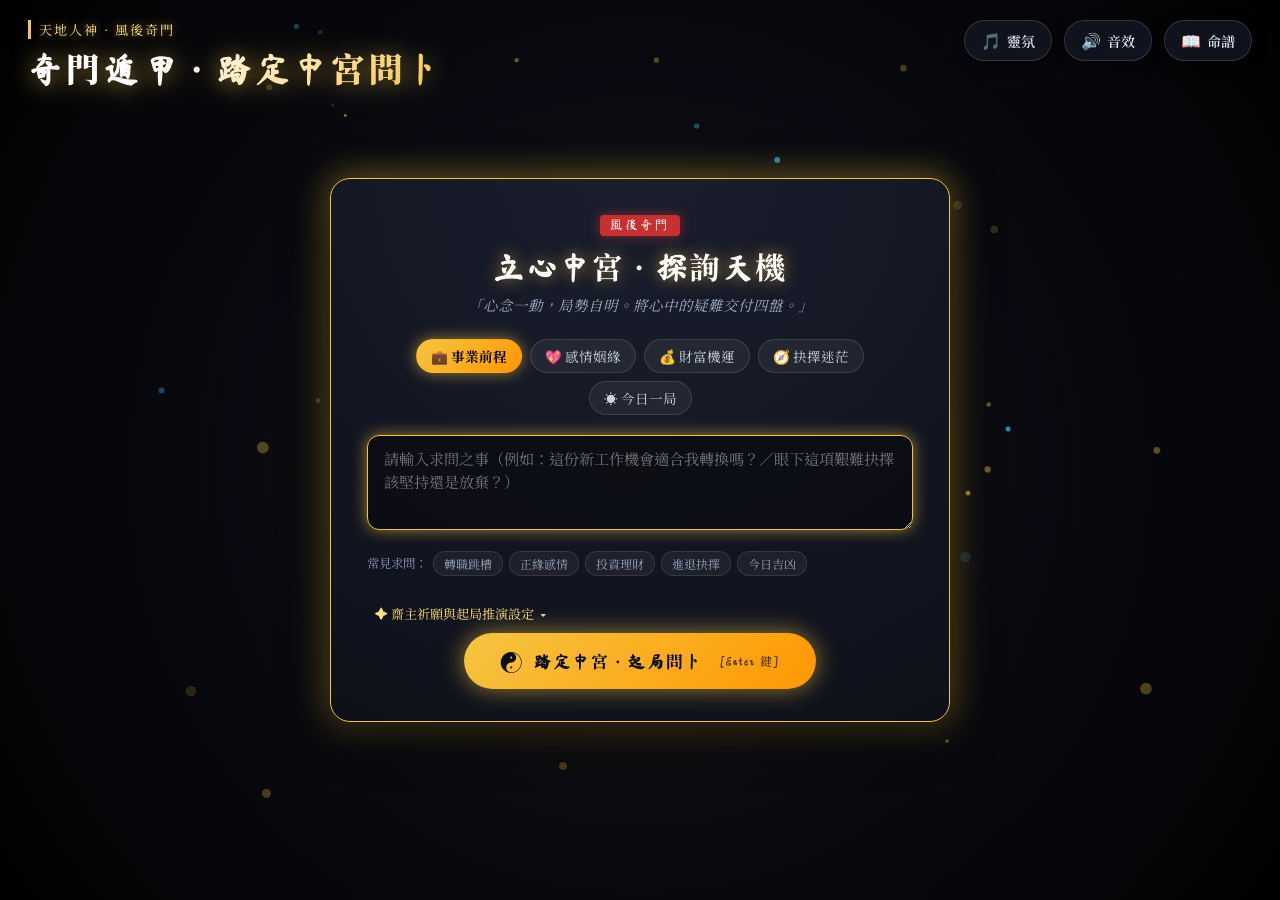
==== index.html @ b33f6f02 "Upgrade to commercial-grade divination platform: astrological 4-pillars, 6-dimension readings, gold " ====
<!DOCTYPE html>
<html lang="zh-TW">
<head>
  <meta charset="UTF-8">
  <meta name="viewport" content="width=device-width, initial-scale=1.0">
  <title>奇門遁甲 · 3D 神域起局占卜堂 | 風後奇門全息解盤</title>
  <link rel="stylesheet" href="style.css">
  <link rel="preconnect" href="https://fonts.googleapis.com">
  <link rel="preconnect" href="https://fonts.gstatic.com" crossorigin>
  <link href="https://fonts.googleapis.com/css2?family=Noto+Serif+TC:wght@400;600;700;900&family=Ma+Shan+Zheng&display=swap" rel="stylesheet">
  <link rel="icon" href="data:image/svg+xml,<svg xmlns=%22http://www.w3.org/2000/svg%22 viewBox=%220 0 100 100%22><text y=%22.9em%22 font-size=%2290%22>☯</text></svg>">
</head>
<body class="mode-wangye">
  <!-- 3D 奇門遁甲畫布背景 -->
  <div id="canvas-container">
    <canvas id="qimen-canvas"></canvas>
  </div>

  <!-- 水墨/暗角氛圍層 -->
  <div class="vignette"></div>
  <div class="shockwave-flash" id="flash-overlay"></div>

  <!-- 頂部精簡抬頭 -->
  <header class="top-bar">
    <div class="title-group">
      <span class="sub-badge">天地人神 · 風後奇門</span>
      <h1 class="main-title">奇門遁甲 · 踏定中宮問卜</h1>
    </div>
    <div class="top-actions">
      <!-- 重新問卜按鈕 (解盤後可點擊呼出) -->
      <button class="top-nav-btn hidden" id="btn-reask-top" title="立心問卜求策">
        <span class="nav-icon">📜</span>
        <span class="nav-text">再問一局</span>
      </button>
      <button class="top-nav-btn hidden" id="btn-toggle-result-top" title="檢視解盤結果">
        <span class="nav-icon">👁️</span>
        <span class="nav-text">查看解盤</span>
      </button>
      <!-- 靈氛梵音切換 -->
      <button class="top-nav-btn" id="btn-ambient" title="切換道門靈氛梵音">
        <span class="nav-icon" id="ambient-icon">🎵</span>
        <span class="nav-text">靈氛</span>
      </button>
      <!-- 道術音效開關 -->
      <button class="top-nav-btn" id="btn-sound" title="切換道術音效開關">
        <span class="nav-icon" id="sound-icon">🔊</span>
        <span class="nav-text">音效</span>
      </button>
      <!-- 問卜命譜抽屜按鈕 -->
      <button class="top-nav-btn" id="btn-history" title="查看過往問卜命譜">
        <span class="nav-icon">📖</span>
        <span class="nav-text">命譜</span>
      </button>
    </div>
  </header>

  <!-- 核心問卜輸入卡片 (置中、大氣、無多餘雜訊) -->
  <main class="inquiry-container" id="inquiry-container">
    <div class="inquiry-card">
      <div class="inquiry-header">
        <div class="dao-seal">風後奇門</div>
        <h2 class="inquiry-title">立心中宮 · 探詢天機</h2>
        <p class="inquiry-subtitle">「心念一動，局勢自明。將心中的疑難交付四盤。」</p>
      </div>

      <!-- 分類選擇標籤 -->
      <div class="category-tabs" id="category-tabs">
        <button class="cat-tab active" data-cat="career">💼 事業前程</button>
        <button class="cat-tab" data-cat="love">💖 感情姻緣</button>
        <button class="cat-tab" data-cat="wealth">💰 財富機運</button>
        <button class="cat-tab" data-cat="decision">🧭 抉擇迷茫</button>
        <button class="cat-tab" data-cat="daily">☀️ 今日一局</button>
      </div>

      <!-- 輸入具體問題 -->
      <div class="input-group">
        <textarea id="question-input" rows="3" placeholder="請輸入求問之事（例如：這份新工作機會適合我轉換嗎？／眼下這項艱難抉擇該堅持還是放棄？）"></textarea>
      </div>

      <!-- 熱門快捷問卜建議 -->
      <div class="quick-tags">
        <span class="quick-label">常見求問：</span>
        <span class="quick-tag" data-q="近期工作轉職能否順遂獲利？">轉職跳槽</span>
        <span class="quick-tag" data-q="這段感情是否有好的緣分歸宿？">正緣感情</span>
        <span class="quick-tag" data-q="當前投資理財該進場還是離場？">投資理財</span>
        <span class="quick-tag" data-q="眼下這項艱難抉擇，該堅持還是放棄？">進退抉擇</span>
        <span class="quick-tag" data-q="今日運勢吉凶如何？有何注意事項？">今日吉凶</span>
      </div>

      <!-- 齋主祈願與起局設定 (折疊選項) -->
      <div class="profile-section">
        <button type="button" class="btn-toggle-profile" id="btn-toggle-profile">
          <span>✦ 齋主祈願與起局推演設定</span>
          <span class="toggle-arrow" id="profile-arrow">▾</span>
        </button>
        <div class="profile-box hidden" id="profile-box">
          <div class="profile-row">
            <div class="profile-field">
              <label>齋主稱謂 / 姓名：</label>
              <input type="text" id="input-asker-name" placeholder="信士（選填）" maxlength="12">
            </div>
            <div class="profile-field">
              <label>命造：</label>
              <select id="select-asker-gender">
                <option value="male">乾造 (男)</option>
                <option value="female">坤造 (女)</option>
              </select>
            </div>
            <div class="profile-field">
              <label>起局模式：</label>
              <select id="select-divine-mode">
                <option value="time">⏰ 時空天時正局 (即時干支)</option>
                <option value="intuition">🔮 心念感應靈動局 (感應數)</option>
              </select>
            </div>
          </div>
        </div>
      </div>

      <!-- 核心觸發按鈕：踏定中宮 · 起局問卜 -->
      <div class="inquiry-actions">
        <button class="cast-btn" id="btn-cast-fortune">
          <span class="cast-icon">☯</span>
          <span class="cast-text">踏定中宮 · 起局問卜</span>
          <span class="cast-hotkey">[Enter 鍵]</span>
        </button>
      </div>
    </div>
  </main>

  <!-- 電影級底部橫幅：展示起局進程 -->
  <div class="cinematic-banner" id="cinematic-banner">
    <div class="banner-title" id="banner-title">【踏定中宮 · 起局問卜】</div>
    <div class="banner-sub" id="banner-sub">天地人神四盤流轉 · 洛書八方感應</div>
  </div>

  <!-- 占卜解盤卷軸卡片 (局成後展現) -->
  <div class="result-container" id="result-container">
    <div class="scroll-card">
      <button class="scroll-close" id="btn-close-result" title="暫時收起卷軸，觀看 3D 法陣">✕</button>

      <!-- 卷軸頂部：干支曆法、格局定語與籤詩 -->
      <div class="scroll-header">
        <div class="seal-mark">風後奇門</div>
        <!-- 奇門天文四柱標籤帶 -->
        <div class="astro-bar">
          <span class="astro-tag" id="res-astro-pillars">歲次丙午 戊戌月 辛未日 丁酉時</span>
          <span class="astro-tag highlight" id="res-astro-bureau">寒露中元 · 陰遁三局</span>
          <span class="astro-tag" id="res-astro-void">旬空：戌亥 · 馬星：巳</span>
        </div>
        <div class="result-badge" id="res-grade">大吉 · 萬象咸亨</div>
        <h2 class="result-question" id="res-question">求問之事：這份新工作機會適合我轉換嗎？</h2>
        <div class="asker-line" id="res-asker-line">齋主【信士】乾造 · 敬稟四盤</div>
        <div class="result-poem" id="res-poem">太極初開萬象新，中宮端坐定乾坤。四盤流轉隨心動，吉凶由我不由人。</div>
        <!-- 特殊吉凶大格醒目條 -->
        <div class="formation-banner" id="res-formation-banner">
          <span class="f-badge">特殊顯格</span>
          <span class="f-title" id="res-form-name">【青龍返首】</span>
          <span class="f-desc" id="res-form-desc">天盤戊儀加地盤丙奇 · 巨龍騰雲，求謀大獲，逢凶化吉之至吉大格</span>
        </div>
      </div>

      <!-- 四盤落宮概要面板 -->
      <div class="four-disks-grid">
        <div class="disk-cell">
          <div class="cell-label">【地盤 · 宮位】</div>
          <div class="cell-main" id="res-palace">離九宮 (正南)</div>
          <div class="cell-sub" id="res-palace-elem">五行：火</div>
        </div>
        <div class="disk-cell">
          <div class="cell-label">【人盤 · 八門】</div>
          <div class="cell-main" id="res-gate">生門 (大吉)</div>
          <div class="cell-sub" id="res-gate-desc">求財生機勃勃</div>
        </div>
        <div class="disk-cell">
          <div class="cell-label">【天盤 · 九星】</div>
          <div class="cell-main" id="res-star">天輔星 (吉)</div>
          <div class="cell-sub" id="res-star-desc">文昌貴人提攜</div>
        </div>
        <div class="disk-cell">
          <div class="cell-label">【神盤 · 八神】</div>
          <div class="cell-main" id="res-deity">值符 (至吉)</div>
          <div class="cell-sub" id="res-deity-desc">百神之長護佑</div>
        </div>
      </div>

      <!-- 六大深度解盤分頁選單 -->
      <div class="reading-tabs">
        <button class="read-tab active" data-tab="analysis">四盤天機</button>
        <button class="read-tab" data-tab="blindspot">盲點癥結</button>
        <button class="read-tab" data-tab="timing">時序應期</button>
        <button class="read-tab" data-tab="strategy">破局之策</button>
        <button class="read-tab" data-tab="hexagram">易象神數</button>
        <button class="read-tab vip-tab" data-tab="vip">👑 尊享錦囊</button>
      </div>

      <!-- 1. 四盤天機 -->
      <div class="tab-content active" id="tab-analysis">
        <div class="analysis-item">
          <div class="item-title">⚡ 天時大勢 (九星環境)</div>
          <p id="res-tian"></p>
        </div>
        <div class="analysis-item">
          <div class="item-title">⛰️ 地利基石 (八卦落宮)</div>
          <p id="res-di"></p>
        </div>
        <div class="analysis-item">
          <div class="item-title">🤝 人和行止 (八門人事)</div>
          <p id="res-ren"></p>
        </div>
        <div class="analysis-item">
          <div class="item-title">✨ 神助感應 (八神潛能)</div>
          <p id="res-shen"></p>
        </div>
      </div>

      <!-- 2. 盲點癥結 -->
      <div class="tab-content" id="tab-blindspot">
        <div class="insight-box">
          <div class="insight-row">
            <div class="insight-label">🔍 潛在心結根源：</div>
            <div class="insight-val" id="blind-root"></div>
          </div>
          <div class="insight-row">
            <div class="insight-label">👥 博弈方/環境心態：</div>
            <div class="insight-val" id="blind-counter"></div>
          </div>
          <div class="insight-row highlight-box">
            <div class="insight-label">💡 破執覺醒提示：</div>
            <div class="insight-val" id="blind-awakening"></div>
          </div>
        </div>
      </div>

      <!-- 3. 時序應期 -->
      <div class="tab-content" id="tab-timing">
        <div class="timing-card">
          <p class="timing-intro" id="timing-desc"></p>
          <div class="timing-timeline">
            <div class="time-node">
              <span class="node-tag">近在眼前</span>
              <span class="node-text" id="timing-near"></span>
            </div>
            <div class="time-node">
              <span class="node-tag">局勢大開</span>
              <span class="node-text" id="timing-mid"></span>
            </div>
            <div class="time-node">
              <span class="node-tag">黃金吉辰</span>
              <span class="node-text" id="timing-hours"></span>
            </div>
          </div>
        </div>
      </div>

      <!-- 4. 破局之策與五行開運化解 -->
      <div class="tab-content" id="tab-strategy">
        <div class="strategy-card">
          <div class="strat-row">
            <span class="strat-label">貴人吉方：</span>
            <span class="strat-val highlight" id="strat-dir"></span>
          </div>
          <div class="strat-row">
            <span class="strat-label">開運色彩：</span>
            <span class="strat-val" id="strat-color"></span>
          </div>
          <div class="strat-row">
            <span class="strat-label">隨身物象：</span>
            <span class="strat-val" id="strat-item"></span>
          </div>
          <div class="strat-row">
            <span class="strat-label">契合靈數：</span>
            <span class="strat-val" id="strat-num"></span>
          </div>
          <div class="strat-row">
            <span class="strat-label">調心密鑰：</span>
            <span class="strat-val highlight" id="strat-mind"></span>
          </div>
          <div class="strat-tactics">
            <div class="tactic-item upper" id="strat-upper"></div>
            <div class="tactic-item middle" id="strat-middle"></div>
            <div class="tactic-item lower" id="strat-lower"></div>
          </div>
        </div>
      </div>

      <!-- 5. 易象神數 -->
      <div class="tab-content" id="tab-hexagram">
        <div class="hex-card">
          <div class="hex-header">
            <span class="hex-badge">易經互應卦</span>
            <h3 class="hex-name" id="hex-name">水火既濟</h3>
            <span class="hex-kw" id="hex-kw">功德圓滿 · 居安思危</span>
          </div>
          <p class="hex-desc" id="hex-desc"></p>
          <div class="dao-quote-box">
            <div class="dq-icon">☯</div>
            <div class="dq-text" id="res-quote"></div>
          </div>
        </div>
      </div>

      <!-- 6. 👑 VIP 尊享深度錦囊 -->
      <div class="tab-content" id="tab-vip">
        <div class="vip-box">
          <div class="vip-header">
            <span class="vip-badge">MASTERCLASS VIP</span>
            <h3>風後奇門 · 大師全息維度評分與避坑指南</h3>
          </div>
          <!-- 五維量化雷達進度條 -->
          <div class="radar-bars">
            <div class="radar-item">
              <span class="r-label">天時大勢力</span>
              <div class="r-bar"><div class="r-fill" id="bar-tian" style="width: 85%;"></div></div>
              <span class="r-score" id="score-tian">85分</span>
            </div>
            <div class="radar-item">
              <span class="r-label">地利支撐度</span>
              <div class="r-bar"><div class="r-fill" id="bar-di" style="width: 78%;"></div></div>
              <span class="r-score" id="score-di">78分</span>
            </div>
            <div class="radar-item">
              <span class="r-label">人和共鳴度</span>
              <div class="r-bar"><div class="r-fill" id="bar-ren" style="width: 90%;"></div></div>
              <span class="r-score" id="score-ren">90分</span>
            </div>
            <div class="radar-item">
              <span class="r-label">神助機緣勢</span>
              <div class="r-bar"><div class="r-fill" id="bar-shen" style="width: 92%;"></div></div>
              <span class="r-score" id="score-shen">92分</span>
            </div>
            <div class="radar-item">
              <span class="r-label">時序契合度</span>
              <div class="r-bar"><div class="r-fill" id="bar-timing" style="width: 80%;"></div></div>
              <span class="r-score" id="score-timing">80分</span>
            </div>
          </div>

          <!-- 金口直斷 -->
          <div class="master-axiom-box">
            <div class="ma-title">⚡ 大師金口直斷</div>
            <div class="ma-content" id="vip-axiom"></div>
          </div>

          <!-- 避坑三大紅線 -->
          <div class="taboo-box">
            <div class="taboo-title">🛑 避坑三大紅線禁忌</div>
            <ul class="taboo-list" id="vip-taboos"></ul>
          </div>

          <!-- 命盤防偽印記 -->
          <div class="vip-cert-footer">
            <span class="cert-label">專屬法陣封存編號：</span>
            <span class="cert-code" id="vip-cert-code">QM-FENGHOU-2026-X98</span>
          </div>
        </div>
      </div>

      <!-- 底部動作 -->
      <div class="scroll-footer">
        <button class="action-btn-gold" id="btn-download-card">📥 下載結緣靈符金卡</button>
        <button class="action-btn-outline" id="btn-copy-result">📋 複製占卜密函</button>
        <button class="action-btn-primary" id="btn-re-ask">🔄 再問一局</button>
      </div>
    </div>
  </div>

  <!-- 命譜歷史抽屜 (Drawer) -->
  <div class="history-drawer-overlay hidden" id="history-overlay">
    <div class="history-drawer" id="history-drawer">
      <div class="drawer-header">
        <div class="dh-title">
          <span class="dh-icon">📖</span>
          <h3>問卜命譜 · 歷史複盤</h3>
        </div>
        <button class="btn-close-drawer" id="btn-close-history">✕</button>
      </div>
      <div class="drawer-body" id="history-list">
        <!-- 動態渲染歷史紀錄清單 -->
      </div>
      <div class="drawer-footer">
        <button class="btn-clear-history" id="btn-clear-history">清空所有命譜</button>
      </div>
    </div>
  </div>

  <!-- 提示快顯 (Toast) -->
  <div class="toast" id="toast"></div>

  <!-- 隱藏 Canvas 用於生成 1080x1920 高清黑金海報金卡 -->
  <canvas id="poster-canvas" width="1080" height="1920" style="display: none;"></canvas>

  <script src="audio.js"></script>
  <script src="divination.js"></script>
  <script src="qimen.js"></script>
  <script src="app.js"></script>
</body>
</html>
---- style.css ----
/* ========================================================
   奇門遁甲 · 風後奇門占卜堂
   視覺樣式表 (CSS)
   ======================================================== */

:root {
  /* 風後奇門核心色系 (暗金、水墨、玄黑) */
  --wy-primary: #f5c542;
  --wy-secondary: #ff9800;
  --wy-accent: #ffe082;
  --wy-glow: rgba(245, 197, 66, 0.6);
  --wy-bg: #090a0f;
  --wy-ring: rgba(245, 197, 66, 0.4);

  /* 諸葛青 · 武侯奇門主題色系 (碧青、幽藍、靈氣) */
  --zg-primary: #00f0ff;
  --zg-secondary: #0077fe;
  --zg-accent: #70ffff;
  --zg-glow: rgba(0, 240, 255, 0.6);
  --zg-bg: #050b14;
  --zg-ring: rgba(0, 240, 255, 0.4);

  /* 當前動態主題變數 */
  --theme-primary: var(--wy-primary);
  --theme-secondary: var(--wy-secondary);
  --theme-accent: var(--wy-accent);
  --theme-glow: var(--wy-glow);
  --theme-bg: var(--wy-bg);
  --theme-ring: var(--wy-ring);

  /* 硃砂紅印泥色彩 */
  --cinnabar: #c53030;
  --cinnabar-glow: rgba(197, 48, 48, 0.6);
}

body.mode-zhuge {
  --theme-primary: var(--zg-primary);
  --theme-secondary: var(--zg-secondary);
  --theme-accent: var(--zg-accent);
  --theme-glow: var(--zg-glow);
  --theme-bg: var(--zg-bg);
  --theme-ring: var(--zg-ring);
}

* {
  margin: 0;
  padding: 0;
  box-sizing: border-box;
  user-select: none;
}

html, body {
  width: 100%;
  height: 100%;
  overflow: hidden;
  background-color: var(--theme-bg);
  color: #fff;
  font-family: 'Noto Serif TC', serif;
  transition: background-color 0.8s ease;
}

/* 畫布容器 */
#canvas-container {
  position: absolute;
  top: 0;
  left: 0;
  width: 100%;
  height: 100%;
  z-index: 1;
}

#qimen-canvas {
  width: 100%;
  height: 100%;
  display: block;
}

/* 暗角與氛圍覆蓋層 */
.vignette {
  position: absolute;
  top: 0;
  left: 0;
  width: 100%;
  height: 100%;
  pointer-events: none;
  background: radial-gradient(circle at center, transparent 35%, rgba(5, 5, 8, 0.75) 80%, rgba(0, 0, 0, 0.95) 100%);
  z-index: 2;
}

/* 展開瞬間的白熱衝擊波閃光 */
.shockwave-flash {
  position: absolute;
  top: 0;
  left: 0;
  width: 100%;
  height: 100%;
  background: radial-gradient(circle, rgba(255, 255, 255, 0.85) 0%, rgba(245, 197, 66, 0.3) 50%, transparent 80%);
  opacity: 0;
  pointer-events: none;
  z-index: 3;
  transition: opacity 0.05s ease-out;
}

.shockwave-flash.flash-active {
  opacity: 1;
  transition: opacity 0.6s ease-out;
}

/* 頂部導航欄 */
.top-bar {
  position: absolute;
  top: 20px;
  left: 28px;
  right: 28px;
  display: flex;
  justify-content: space-between;
  align-items: flex-start;
  z-index: 10;
  pointer-events: auto;
}

.title-group {
  display: flex;
  flex-direction: column;
  gap: 4px;
}

.sub-badge {
  display: inline-block;
  font-size: 0.82rem;
  letter-spacing: 2px;
  color: var(--theme-accent);
  text-shadow: 0 0 10px var(--theme-glow);
  text-transform: uppercase;
  border-left: 3px solid var(--theme-primary);
  padding-left: 8px;
  transition: all 0.5s ease;
}

.main-title {
  font-size: 2.1rem;
  font-weight: 900;
  letter-spacing: 4px;
  background: linear-gradient(135deg, #ffffff 30%, var(--theme-primary) 100%);
  -webkit-background-clip: text;
  -webkit-text-fill-color: transparent;
  filter: drop-shadow(0 2px 12px var(--theme-glow));
  font-family: 'Ma Shan Zheng', 'Noto Serif TC', serif;
  transition: all 0.5s ease;
}

/* 頂部操作按鈕組 */
.top-actions {
  display: flex;
  align-items: center;
  gap: 12px;
}

.top-nav-btn {
  display: flex;
  align-items: center;
  gap: 6px;
  padding: 8px 16px;
  background: rgba(20, 24, 38, 0.75);
  backdrop-filter: blur(10px);
  border: 1px solid rgba(255, 255, 255, 0.15);
  border-radius: 30px;
  color: #e2e8f0;
  font-family: inherit;
  font-size: 0.88rem;
  font-weight: 600;
  cursor: pointer;
  transition: all 0.3s ease;
  box-shadow: 0 4px 16px rgba(0, 0, 0, 0.4);
}

.top-nav-btn:hover {
  border-color: var(--theme-primary);
  color: #fff;
  transform: translateY(-2px);
  box-shadow: 0 6px 20px var(--theme-glow);
}

.top-nav-btn .nav-icon {
  font-size: 1rem;
}

.top-nav-btn.hidden {
  display: none !important;
}

/* 角色切換器按鈕 */
.character-switcher {
  display: flex;
  background: rgba(15, 20, 30, 0.7);
  backdrop-filter: blur(12px);
  border: 1px solid rgba(255, 255, 255, 0.12);
  border-radius: 40px;
  padding: 3px;
  box-shadow: 0 8px 32px rgba(0, 0, 0, 0.6);
}

.char-btn {
  display: flex;
  align-items: center;
  gap: 6px;
  padding: 6px 16px;
  border: none;
  background: transparent;
  color: #a0a5b5;
  border-radius: 30px;
  cursor: pointer;
  transition: all 0.35s cubic-bezier(0.16, 1, 0.3, 1);
  font-family: inherit;
}

.char-btn .icon {
  font-size: 1rem;
}

.char-btn .name {
  font-size: 0.9rem;
  font-weight: 700;
  letter-spacing: 1px;
}

.char-btn .desc {
  font-size: 0.7rem;
  opacity: 0.7;
  padding-left: 2px;
  border-left: 1px solid currentColor;
}

.char-btn:hover {
  color: #fff;
}

.char-btn.active {
  background: linear-gradient(135deg, rgba(255, 255, 255, 0.15), rgba(255, 255, 255, 0.05));
  color: var(--theme-accent);
  box-shadow: inset 0 0 16px var(--theme-glow), 0 0 20px var(--theme-glow);
  border: 1px solid var(--theme-primary);
}

/* 霸氣台詞漂浮提示 */
.quote-container {
  position: absolute;
  top: 96px;
  left: 28px;
  max-width: 440px;
  background: rgba(10, 15, 24, 0.7);
  backdrop-filter: blur(10px);
  border-left: 3px solid var(--theme-primary);
  padding: 10px 16px;
  border-radius: 0 8px 8px 0;
  z-index: 10;
  pointer-events: none;
  box-shadow: 0 4px 24px rgba(0, 0, 0, 0.4);
  animation: fadeInQuote 0.8s ease-out;
}

.quote-text {
  font-size: 1.05rem;
  line-height: 1.5;
  color: #e5e9f0;
  font-family: 'Ma Shan Zheng', 'Noto Serif TC', serif;
  letter-spacing: 2px;
}

.quote-author {
  font-size: 0.8rem;
  color: var(--theme-primary);
  text-align: right;
  margin-top: 4px;
  letter-spacing: 1px;
}

@keyframes fadeInQuote {
  from { opacity: 0; transform: translateX(-20px); }
  to { opacity: 1; transform: translateX(0); }
}

/* 狀態面板 */
.status-panel {
  position: absolute;
  top: 96px;
  right: 28px;
  display: flex;
  flex-direction: column;
  gap: 5px;
  background: rgba(10, 14, 22, 0.65);
  backdrop-filter: blur(10px);
  padding: 10px 16px;
  border-radius: 8px;
  border: 1px solid rgba(255, 255, 255, 0.1);
  z-index: 10;
  font-size: 0.82rem;
  letter-spacing: 1px;
}

.status-item {
  display: flex;
  gap: 8px;
}

.status-item .label {
  color: #8b9bb4;
}

.status-item .val {
  color: #d8e2ec;
  font-weight: 600;
}

.status-item .val.highlight {
  color: var(--theme-accent);
  text-shadow: 0 0 8px var(--theme-glow);
}

/* 術法釋放巨幕呼叫字（如「坤字·土河車」） */
.spell-callout {
  position: absolute;
  top: 40%;
  left: 50%;
  transform: translate(-50%, -50%) scale(0.6);
  text-align: center;
  z-index: 20;
  pointer-events: none;
  opacity: 0;
  transition: all 0.4s cubic-bezier(0.18, 0.89, 0.32, 1.28);
}

.spell-callout.active {
  opacity: 1;
  transform: translate(-50%, -50%) scale(1);
}

.spell-callout .spell-name {
  font-family: 'Ma Shan Zheng', cursive, serif;
  font-size: 4.5rem;
  letter-spacing: 10px;
  color: #ffffff;
  text-shadow: 0 0 25px var(--theme-primary), 0 0 50px var(--theme-secondary), 0 0 80px var(--theme-glow);
  font-weight: bold;
}

.spell-callout .spell-sub {
  font-size: 1.2rem;
  letter-spacing: 8px;
  color: var(--theme-accent);
  text-transform: uppercase;
  margin-top: 10px;
  text-shadow: 0 0 15px var(--theme-glow);
}

/* 底部操作控制欄 */
.control-bar {
  position: absolute;
  bottom: 24px;
  left: 28px;
  right: 28px;
  display: flex;
  align-items: center;
  justify-content: space-between;
  gap: 16px;
  z-index: 10;
}

/* 主按鈕：踏定中宮 */
.main-action-btn {
  position: relative;
  display: flex;
  align-items: center;
  justify-content: center;
  padding: 12px 28px;
  background: radial-gradient(circle at center, rgba(20, 24, 38, 0.95), rgba(10, 12, 20, 0.95));
  border: 1.5px solid var(--theme-primary);
  border-radius: 40px;
  color: #fff;
  cursor: pointer;
  overflow: hidden;
  box-shadow: 0 0 25px var(--theme-glow), inset 0 0 15px rgba(255, 255, 255, 0.1);
  transition: all 0.3s ease;
  min-width: 250px;
}

.main-action-btn:hover {
  transform: translateY(-2px);
  box-shadow: 0 0 35px var(--theme-primary), inset 0 0 25px var(--theme-glow);
}

.main-action-btn.deployed {
  border-color: #ff5252;
  box-shadow: 0 0 30px rgba(255, 82, 82, 0.6);
}

.main-action-btn.deployed .btn-icon {
  animation: spinTaiji 4s linear infinite;
}

.btn-core {
  position: relative;
  display: flex;
  align-items: center;
  gap: 10px;
  z-index: 2;
}

.btn-icon {
  font-size: 1.7rem;
  color: var(--theme-accent);
  filter: drop-shadow(0 0 8px var(--theme-glow));
}

.btn-txt {
  font-size: 1.1rem;
  font-weight: 700;
  letter-spacing: 2px;
  font-family: 'Ma Shan Zheng', 'Noto Serif TC', serif;
}

.btn-hotkey {
  font-size: 0.72rem;
  color: #8fa0b5;
  background: rgba(255, 255, 255, 0.1);
  padding: 2px 6px;
  border-radius: 4px;
}

@keyframes spinTaiji {
  from { transform: rotate(0deg); }
  to { transform: rotate(360deg); }
}

/* 技能卡片組 */
.spells-deck {
  flex: 1;
  max-width: 760px;
}

.spell-group {
  display: none;
  gap: 12px;
  justify-content: center;
}

.spell-group.active {
  display: flex;
}

.spell-btn {
  display: flex;
  flex-direction: column;
  align-items: center;
  justify-content: center;
  gap: 3px;
  padding: 8px 16px;
  background: rgba(14, 18, 28, 0.75);
  backdrop-filter: blur(10px);
  border: 1px solid rgba(255, 255, 255, 0.12);
  border-radius: 12px;
  color: #e5ebf3;
  cursor: pointer;
  transition: all 0.3s cubic-bezier(0.16, 1, 0.3, 1);
  min-width: 90px;
}

.spell-btn:hover {
  border-color: var(--theme-primary);
  background: rgba(20, 26, 42, 0.9);
  transform: translateY(-4px);
  box-shadow: 0 6px 20px var(--theme-glow);
}

.spell-btn.special-ask {
  border-color: var(--wy-primary);
  background: linear-gradient(135deg, rgba(245, 197, 66, 0.25), rgba(20, 24, 38, 0.8));
  box-shadow: 0 0 16px var(--theme-glow);
}

.spell-rune {
  font-size: 1.3rem;
  font-weight: 900;
  color: var(--theme-accent);
  font-family: 'Ma Shan Zheng', serif;
  text-shadow: 0 0 8px var(--theme-glow);
}

.spell-title {
  font-size: 0.85rem;
  font-weight: 600;
  letter-spacing: 1px;
}

.spell-tag {
  font-size: 0.65rem;
  color: #7a8a9e;
  background: rgba(255, 255, 255, 0.08);
  padding: 1px 6px;
  border-radius: 10px;
}

/* 右側輔助工具按鈕 */
.aux-controls {
  display: flex;
  gap: 8px;
}

.aux-btn {
  display: flex;
  flex-direction: column;
  align-items: center;
  justify-content: center;
  gap: 3px;
  padding: 6px 12px;
  background: rgba(15, 20, 30, 0.75);
  backdrop-filter: blur(8px);
  border: 1px solid rgba(255, 255, 255, 0.12);
  border-radius: 12px;
  color: #a0b0c6;
  cursor: pointer;
  transition: all 0.3s ease;
  font-size: 0.72rem;
  font-family: inherit;
}

.aux-btn:hover {
  color: #fff;
  border-color: var(--theme-primary);
  box-shadow: 0 0 12px var(--theme-glow);
}

.aux-btn.active {
  color: var(--theme-accent);
  border-color: var(--theme-primary);
  background: rgba(30, 38, 56, 0.85);
  box-shadow: 0 0 15px var(--theme-glow);
}

.aux-btn .icon {
  font-size: 1.1rem;
}

/* 提示欄 */
.hint-tip {
  position: absolute;
  bottom: 4px;
  left: 50%;
  transform: translateX(-50%);
  font-size: 0.75rem;
  color: rgba(255, 255, 255, 0.45);
  letter-spacing: 1px;
  pointer-events: none;
  z-index: 10;
}

/* ========================================================
   彈窗遮罩與通用樣式 (Modal Overlays)
   ======================================================== */
.modal-overlay {
  position: fixed;
  top: 0;
  left: 0;
  width: 100%;
  height: 100%;
  background: rgba(5, 7, 12, 0.78);
  backdrop-filter: blur(14px);
  display: flex;
  align-items: center;
  justify-content: center;
  z-index: 100;
  opacity: 0;
  pointer-events: none;
  transition: opacity 0.4s ease;
}

.modal-overlay.active {
  opacity: 1;
  pointer-events: auto;
}

.modal-close {
  position: absolute;
  top: 16px;
  right: 18px;
  width: 34px;
  height: 34px;
  border-radius: 50%;
  background: rgba(255, 255, 255, 0.08);
  border: 1px solid rgba(255, 255, 255, 0.15);
  color: #ccc;
  font-size: 1rem;
  cursor: pointer;
  display: flex;
  align-items: center;
  justify-content: center;
  transition: all 0.3s ease;
}

.modal-close:hover {
  background: rgba(255, 82, 82, 0.8);
  color: #fff;
  transform: rotate(90deg);
}

/* ========================================================
   問卜求策視窗 (Inquiry Card & Ask Card)
   ======================================================== */
.inquiry-container {
  position: absolute;
  top: 0;
  left: 0;
  width: 100%;
  height: 100%;
  display: flex;
  align-items: center;
  justify-content: center;
  z-index: 20;
  pointer-events: auto;
  transition: opacity 0.6s cubic-bezier(0.16, 1, 0.3, 1), transform 0.6s cubic-bezier(0.16, 1, 0.3, 1);
}

.inquiry-container.hidden {
  opacity: 0;
  pointer-events: none;
  transform: translateY(-40px) scale(0.95);
}

.inquiry-card, .ask-card {
  position: relative;
  width: 90%;
  max-width: 620px;
  background: radial-gradient(circle at top, rgba(28, 32, 48, 0.95), rgba(14, 16, 26, 0.98));
  backdrop-filter: blur(16px);
  border: 1.5px solid var(--theme-primary);
  border-radius: 20px;
  padding: 32px 36px;
  box-shadow: 0 12px 48px rgba(0, 0, 0, 0.8), 0 0 35px var(--theme-glow);
  transform: translateY(0) scale(1);
  transition: all 0.35s cubic-bezier(0.16, 1, 0.3, 1);
}

.modal-overlay.active .ask-card {
  transform: translateY(0) scale(1);
}

.inquiry-header, .ask-header {
  text-align: center;
  margin-bottom: 24px;
}

.dao-seal {
  display: inline-block;
  padding: 2px 10px;
  background: var(--cinnabar);
  color: #fff;
  font-size: 0.78rem;
  letter-spacing: 3px;
  border-radius: 4px;
  box-shadow: 0 0 12px var(--cinnabar-glow);
  font-family: 'Ma Shan Zheng', serif;
  margin-bottom: 8px;
}

.inquiry-title, .ask-title {
  font-size: 1.9rem;
  letter-spacing: 3px;
  color: #fff;
  font-family: 'Ma Shan Zheng', 'Noto Serif TC', serif;
  text-shadow: 0 0 15px var(--theme-glow);
}

.inquiry-subtitle, .ask-subtitle {
  font-size: 0.9rem;
  color: #a0aec0;
  margin-top: 6px;
  font-style: italic;
  letter-spacing: 1px;
}

/* 分類標籤頁面 */
.category-tabs {
  display: flex;
  flex-wrap: wrap;
  gap: 8px;
  justify-content: center;
  margin-bottom: 20px;
}

.cat-tab {
  padding: 6px 14px;
  background: rgba(255, 255, 255, 0.06);
  border: 1px solid rgba(255, 255, 255, 0.12);
  border-radius: 20px;
  color: #cbd5e1;
  font-size: 0.85rem;
  font-family: inherit;
  cursor: pointer;
  transition: all 0.3s ease;
}

.cat-tab:hover {
  border-color: var(--theme-primary);
  color: #fff;
}

.cat-tab.active {
  background: linear-gradient(135deg, var(--theme-primary), var(--theme-secondary));
  color: #000;
  font-weight: 700;
  border-color: transparent;
  box-shadow: 0 0 15px var(--theme-glow);
}

/* 問題輸入框 */
.input-group {
  margin-bottom: 16px;
}

.input-group label {
  display: block;
  font-size: 0.85rem;
  color: #e2e8f0;
  margin-bottom: 8px;
  letter-spacing: 1px;
}

.input-group textarea {
  width: 100%;
  background: rgba(10, 12, 18, 0.8);
  border: 1px solid rgba(255, 255, 255, 0.15);
  border-radius: 12px;
  padding: 12px 16px;
  color: #fff;
  font-family: inherit;
  font-size: 0.95rem;
  line-height: 1.5;
  resize: vertical;
  transition: border-color 0.3s ease, box-shadow 0.3s ease;
}

.input-group textarea:focus {
  outline: none;
  border-color: var(--theme-primary);
  box-shadow: 0 0 15px var(--theme-glow);
}

/* 熱門問題標籤 */
.quick-tags {
  display: flex;
  flex-wrap: wrap;
  align-items: center;
  gap: 6px;
  margin-bottom: 24px;
}

.quick-label {
  font-size: 0.78rem;
  color: #8b9bb4;
}

.quick-tag {
  font-size: 0.75rem;
  padding: 3px 10px;
  background: rgba(255, 255, 255, 0.05);
  border: 1px solid rgba(255, 255, 255, 0.1);
  border-radius: 12px;
  color: #94a3b8;
  cursor: pointer;
  transition: all 0.2s ease;
}

.quick-tag:hover {
  background: rgba(245, 197, 66, 0.15);
  border-color: var(--theme-primary);
  color: #fff;
}

/* 起局按鈕 */
.inquiry-actions, .ask-actions {
  display: flex;
  justify-content: center;
}

.cast-hotkey {
  font-size: 0.75rem;
  opacity: 0.75;
  font-weight: normal;
  margin-left: 6px;
}

.cast-btn {
  display: flex;
  align-items: center;
  gap: 10px;
  padding: 12px 36px;
  background: linear-gradient(135deg, var(--theme-primary), var(--theme-secondary));
  border: none;
  border-radius: 30px;
  color: #0b0d14;
  font-size: 1.05rem;
  font-weight: 700;
  font-family: 'Ma Shan Zheng', 'Noto Serif TC', serif;
  letter-spacing: 2px;
  cursor: pointer;
  box-shadow: 0 0 25px var(--theme-glow);
  transition: all 0.3s ease;
}

.cast-btn:hover {
  transform: translateY(-2px);
  box-shadow: 0 0 35px var(--theme-primary);
}

.cast-icon {
  font-size: 1.4rem;
}

/* ========================================================
   電影級底部動態橫幅 (Cinematic Banner)
   ======================================================== */
.cinematic-banner {
  position: absolute;
  bottom: 32px;
  left: 50%;
  transform: translateX(-50%) translateY(30px);
  background: rgba(10, 14, 22, 0.88);
  backdrop-filter: blur(14px);
  border: 1px solid var(--theme-primary);
  border-radius: 36px;
  padding: 12px 32px;
  text-align: center;
  z-index: 30;
  box-shadow: 0 8px 32px rgba(0, 0, 0, 0.7), 0 0 24px var(--theme-glow);
  opacity: 0;
  pointer-events: none;
  transition: all 0.4s cubic-bezier(0.16, 1, 0.3, 1);
  min-width: 320px;
  max-width: 85%;
}

.cinematic-banner.visible {
  opacity: 1;
  transform: translateX(-50%) translateY(0);
}

.banner-title {
  font-size: 1.05rem;
  font-weight: 700;
  color: var(--theme-primary);
  letter-spacing: 2px;
  text-shadow: 0 0 12px var(--theme-glow);
}

.banner-sub {
  font-size: 0.82rem;
  color: #cbd5e1;
  margin-top: 3px;
  letter-spacing: 1px;
}

/* ========================================================
   占卜解盤卷軸卡片 (Scroll Card & Result Container)
   ======================================================== */
.result-container {
  position: absolute;
  top: 0;
  left: 0;
  width: 100%;
  height: 100%;
  display: flex;
  align-items: center;
  justify-content: center;
  z-index: 40;
  background: rgba(5, 7, 12, 0.65);
  backdrop-filter: blur(8px);
  opacity: 0;
  pointer-events: none;
  transition: opacity 0.5s ease;
}

.result-container.active {
  opacity: 1;
  pointer-events: auto;
}

.scroll-close {
  position: absolute;
  top: 16px;
  right: 18px;
  width: 34px;
  height: 34px;
  border-radius: 50%;
  background: rgba(255, 255, 255, 0.08);
  border: 1px solid rgba(255, 255, 255, 0.2);
  color: #fff;
  font-size: 1.1rem;
  display: flex;
  align-items: center;
  justify-content: center;
  cursor: pointer;
  transition: all 0.2s ease;
  z-index: 5;
}

.scroll-close:hover {
  background: rgba(239, 68, 68, 0.3);
  border-color: #ef4444;
  transform: rotate(90deg);
}

.scroll-card {
  position: relative;
  width: 90%;
  max-width: 720px;
  max-height: 88vh;
  overflow-y: auto;
  background: radial-gradient(circle at top, #1c1f2e, #0c0e17);
  border: 2px solid var(--theme-primary);
  border-radius: 20px;
  padding: 32px 36px;
  box-shadow: 0 16px 60px rgba(0, 0, 0, 0.9), 0 0 40px var(--theme-glow);
  transform: translateY(20px) scale(0.95);
  transition: all 0.35s cubic-bezier(0.16, 1, 0.3, 1);
}

.result-container.active .scroll-card,
.modal-overlay.active .scroll-card {
  transform: translateY(0) scale(1);
}

.scroll-card::-webkit-scrollbar {
  width: 6px;
}
.scroll-card::-webkit-scrollbar-thumb {
  background: rgba(245, 197, 66, 0.3);
  border-radius: 3px;
}

.scroll-header {
  text-align: center;
  position: relative;
  padding-bottom: 16px;
  border-bottom: 1px dashed rgba(255, 255, 255, 0.15);
  margin-bottom: 20px;
}

.seal-mark {
  position: absolute;
  top: 0;
  left: 0;
  width: 50px;
  height: 50px;
  border: 2px solid var(--cinnabar);
  color: var(--cinnabar);
  font-family: 'Ma Shan Zheng', serif;
  font-size: 0.85rem;
  line-height: 1.1;
  display: flex;
  align-items: center;
  justify-content: center;
  text-align: center;
  padding: 4px;
  box-shadow: 0 0 12px var(--cinnabar-glow);
  transform: rotate(-10deg);
}

.result-badge {
  display: inline-block;
  font-size: 1.35rem;
  font-weight: 900;
  letter-spacing: 4px;
  padding: 4px 20px;
  border-radius: 30px;
  background: rgba(245, 197, 66, 0.15);
  border: 1px solid var(--theme-primary);
  color: var(--theme-accent);
  text-shadow: 0 0 15px var(--theme-glow);
  font-family: 'Ma Shan Zheng', serif;
  margin-bottom: 10px;
}

.result-question {
  font-size: 1.05rem;
  font-weight: 600;
  color: #e2e8f0;
  margin-bottom: 8px;
}

.result-poem {
  font-size: 0.95rem;
  color: #fde047;
  font-style: italic;
  font-family: 'Ma Shan Zheng', serif;
  letter-spacing: 2px;
  line-height: 1.6;
}

/* 四盤落宮概要面板 */
.four-disks-grid {
  display: grid;
  grid-template-columns: repeat(4, 1fr);
  gap: 10px;
  margin-bottom: 24px;
}

.disk-cell {
  background: rgba(255, 255, 255, 0.04);
  border: 1px solid rgba(255, 255, 255, 0.1);
  border-radius: 12px;
  padding: 10px 8px;
  text-align: center;
}

.cell-label {
  font-size: 0.72rem;
  color: #94a3b8;
  margin-bottom: 4px;
}

.cell-main {
  font-size: 0.95rem;
  font-weight: 700;
  color: #fff;
  letter-spacing: 1px;
}

.cell-sub {
  font-size: 0.72rem;
  color: var(--theme-primary);
  margin-top: 2px;
}

/* 解盤分頁按鈕 */
.reading-tabs {
  display: flex;
  gap: 10px;
  border-bottom: 1px solid rgba(255, 255, 255, 0.1);
  margin-bottom: 18px;
}

.read-tab {
  padding: 8px 18px;
  background: transparent;
  border: none;
  color: #94a3b8;
  font-size: 0.9rem;
  font-family: inherit;
  font-weight: 600;
  cursor: pointer;
  position: relative;
  transition: color 0.3s ease;
}

.read-tab:hover {
  color: #fff;
}

.read-tab.active {
  color: var(--theme-accent);
}

.read-tab.active::after {
  content: '';
  position: absolute;
  bottom: -1px;
  left: 0;
  width: 100%;
  height: 2px;
  background: var(--theme-primary);
  box-shadow: 0 0 8px var(--theme-glow);
}

/* 分頁內容 */
.tab-content {
  display: none;
  animation: fadeInTab 0.35s ease-out;
}

.tab-content.active {
  display: block;
}

@keyframes fadeInTab {
  from { opacity: 0; transform: translateY(6px); }
  to { opacity: 1; transform: translateY(0); }
}

.analysis-item {
  margin-bottom: 14px;
  background: rgba(255, 255, 255, 0.03);
  padding: 10px 14px;
  border-radius: 8px;
  border-left: 2px solid var(--theme-primary);
}

.analysis-item .item-title {
  font-size: 0.88rem;
  font-weight: 700;
  color: var(--theme-accent);
  margin-bottom: 4px;
}

.analysis-item p {
  font-size: 0.85rem;
  color: #cbd5e1;
  line-height: 1.6;
}

/* 箴言批語 */
.avatar-quote-box {
  display: flex;
  gap: 16px;
  align-items: flex-start;
  background: rgba(245, 197, 66, 0.08);
  border: 1px solid rgba(245, 197, 66, 0.25);
  border-radius: 12px;
  padding: 16px 20px;
  margin-bottom: 12px;
}

.wy-icon {
  font-size: 2.2rem;
  color: var(--theme-primary);
  text-shadow: 0 0 10px var(--theme-glow);
}

.wy-text {
  font-size: 1.05rem;
  font-family: 'Ma Shan Zheng', serif;
  color: #fef08a;
  line-height: 1.6;
  letter-spacing: 1px;
}

.wy-subtext {
  font-size: 0.8rem;
  color: #94a3b8;
  font-style: italic;
  text-align: right;
}

/* 破局之策卡片 */
.strategy-card {
  display: flex;
  flex-direction: column;
  gap: 12px;
  background: rgba(255, 255, 255, 0.04);
  padding: 16px 20px;
  border-radius: 12px;
  border: 1px solid rgba(255, 255, 255, 0.1);
}

.strat-row {
  display: flex;
  gap: 10px;
  font-size: 0.88rem;
  line-height: 1.5;
}

.strat-label {
  color: #94a3b8;
  white-space: nowrap;
}

.strat-val {
  color: #e2e8f0;
}

.strat-val.highlight {
  color: var(--theme-accent);
  font-weight: 600;
}

/* 卷軸底部按鈕 */
.scroll-footer {
  display: flex;
  justify-content: flex-end;
  gap: 12px;
  margin-top: 24px;
  padding-top: 16px;
  border-top: 1px solid rgba(255, 255, 255, 0.1);
}

.action-btn-outline {
  padding: 8px 18px;
  background: transparent;
  border: 1px solid rgba(255, 255, 255, 0.2);
  border-radius: 20px;
  color: #cbd5e1;
  font-family: inherit;
  font-size: 0.85rem;
  cursor: pointer;
  transition: all 0.3s ease;
}

.action-btn-outline:hover {
  border-color: var(--theme-primary);
  color: #fff;
}

.action-btn-primary {
  padding: 8px 24px;
  background: linear-gradient(135deg, var(--theme-primary), var(--theme-secondary));
  border: none;
  border-radius: 20px;
  color: #0b0d14;
  font-weight: 700;
  font-family: inherit;
  font-size: 0.85rem;
  cursor: pointer;
  box-shadow: 0 0 15px var(--theme-glow);
  transition: all 0.3s ease;
}

.action-btn-primary:hover {
  transform: translateY(-2px);
  box-shadow: 0 0 25px var(--theme-primary);
}

/* ========================================================
   歷史紀錄抽屜 (History Card)
   ======================================================== */
.history-card {
  position: relative;
  width: 90%;
  max-width: 650px;
  max-height: 80vh;
  background: #111420;
  border: 1.5px solid var(--theme-primary);
  border-radius: 20px;
  padding: 28px 32px;
  display: flex;
  flex-direction: column;
  box-shadow: 0 12px 48px rgba(0, 0, 0, 0.8), 0 0 30px var(--theme-glow);
}

.history-header {
  display: flex;
  justify-content: space-between;
  align-items: center;
  margin-bottom: 16px;
  padding-bottom: 12px;
  border-bottom: 1px solid rgba(255, 255, 255, 0.1);
}

.history-header h3 {
  font-size: 1.25rem;
  letter-spacing: 2px;
  font-family: 'Ma Shan Zheng', serif;
  color: var(--theme-accent);
}

.clear-btn {
  background: transparent;
  border: 1px solid rgba(255, 82, 82, 0.4);
  color: #ff5252;
  font-size: 0.75rem;
  padding: 3px 10px;
  border-radius: 12px;
  cursor: pointer;
  transition: all 0.2s ease;
}

.clear-btn:hover {
  background: #ff5252;
  color: #fff;
}

.history-list {
  flex: 1;
  overflow-y: auto;
  display: flex;
  flex-direction: column;
  gap: 10px;
}

.history-list::-webkit-scrollbar {
  width: 5px;
}
.history-list::-webkit-scrollbar-thumb {
  background: rgba(255, 255, 255, 0.15);
  border-radius: 3px;
}

.history-item {
  background: rgba(255, 255, 255, 0.03);
  border: 1px solid rgba(255, 255, 255, 0.08);
  border-radius: 10px;
  padding: 12px 14px;
  cursor: pointer;
  transition: all 0.25s ease;
}

.history-item:hover {
  border-color: var(--theme-primary);
  background: rgba(255, 255, 255, 0.06);
}

.h-top {
  display: flex;
  justify-content: space-between;
  margin-bottom: 4px;
  font-size: 0.78rem;
}

.h-time {
  color: #64748b;
}

.h-grade {
  font-weight: 700;
  color: var(--theme-accent);
}

.h-question {
  font-size: 0.9rem;
  color: #e2e8f0;
  font-weight: 600;
  margin-bottom: 4px;
}

.h-summary {
  font-size: 0.75rem;
  color: #94a3b8;
}

.no-history {
  text-align: center;
  padding: 40px 0;
  color: #64748b;
  font-size: 0.9rem;
}

/* 提示快顯 (Toast) */
.toast {
  position: fixed;
  bottom: 85px;
  left: 50%;
  transform: translateX(-50%) translateY(20px);
  background: rgba(15, 20, 30, 0.92);
  border: 1px solid var(--theme-primary);
  color: #fff;
  padding: 8px 24px;
  border-radius: 30px;
  font-size: 0.85rem;
  letter-spacing: 1px;
  box-shadow: 0 4px 20px rgba(0, 0, 0, 0.5), 0 0 15px var(--theme-glow);
  opacity: 0;
  pointer-events: none;
  z-index: 200;
  transition: all 0.3s ease;
}

.toast.show {
  opacity: 1;
  transform: translateX(-50%) translateY(0);
}

/* 響應式適配 */
@media (max-width: 1080px) {
  .status-panel {
    display: none;
  }
  .quote-container {
    display: none;
  }
  .four-disks-grid {
    grid-template-columns: repeat(2, 1fr);
  }
  .control-bar {
    flex-wrap: wrap;
    justify-content: center;
    bottom: 16px;
  }
  .main-action-btn {
    min-width: 220px;
    padding: 10px 20px;
  }
}

@media (max-width: 640px) {
  .top-bar {
    left: 14px;
    right: 14px;
    flex-direction: column;
    gap: 12px;
  }
  .top-actions {
    width: 100%;
    justify-content: space-between;
  }
  .ask-card, .scroll-card, .history-card {
    padding: 24px 20px;
  }
  .four-disks-grid {
    grid-template-columns: 1fr;
  }
}

/* ========================================================
   專業升級：齋主祈願設定樣式 (Profile Section)
   ======================================================== */
.profile-section {
  margin-top: 10px;
  margin-bottom: 6px;
}

.btn-toggle-profile {
  background: transparent;
  border: none;
  color: var(--theme-accent);
  font-size: 0.82rem;
  cursor: pointer;
  display: flex;
  align-items: center;
  gap: 6px;
  padding: 4px 8px;
  border-radius: 6px;
  transition: all 0.2s ease;
  font-family: inherit;
}

.btn-toggle-profile:hover {
  background: rgba(245, 197, 66, 0.1);
}

.toggle-arrow {
  display: inline-block;
  transition: transform 0.25s ease;
}

.profile-box {
  background: rgba(255, 255, 255, 0.03);
  border: 1px dashed rgba(245, 197, 66, 0.3);
  border-radius: 12px;
  padding: 12px 16px;
  margin-top: 8px;
  animation: fadeInTab 0.3s ease-out;
}

.profile-box.hidden {
  display: none;
}

.profile-row {
  display: grid;
  grid-template-columns: 1.2fr 1fr 1.6fr;
  gap: 12px;
}

.profile-field {
  display: flex;
  flex-direction: column;
  gap: 4px;
}

.profile-field label {
  font-size: 0.75rem;
  color: #94a3b8;
}

.profile-field input,
.profile-field select {
  background: rgba(10, 14, 22, 0.8);
  border: 1px solid rgba(255, 255, 255, 0.15);
  border-radius: 8px;
  color: #e2e8f0;
  padding: 6px 10px;
  font-size: 0.82rem;
  font-family: inherit;
  outline: none;
  transition: border-color 0.2s ease;
}

.profile-field input:focus,
.profile-field select:focus {
  border-color: var(--theme-primary);
}

/* ========================================================
   專業升級：干支曆法標籤與特殊格局 Banner
   ======================================================== */
.astro-bar {
  display: flex;
  flex-wrap: wrap;
  justify-content: center;
  gap: 8px;
  margin-bottom: 12px;
}

.astro-tag {
  font-size: 0.75rem;
  padding: 3px 10px;
  background: rgba(255, 255, 255, 0.05);
  border: 1px solid rgba(255, 255, 255, 0.12);
  border-radius: 14px;
  color: #cbd5e1;
  letter-spacing: 0.5px;
}

.astro-tag.highlight {
  background: rgba(245, 197, 66, 0.15);
  border-color: var(--theme-primary);
  color: var(--theme-accent);
  font-weight: 700;
}

.asker-line {
  font-size: 0.82rem;
  color: #94a3b8;
  margin-bottom: 6px;
  letter-spacing: 1px;
}

.formation-banner {
  display: flex;
  align-items: center;
  justify-content: center;
  gap: 8px;
  background: linear-gradient(90deg, rgba(245, 197, 66, 0.08), rgba(245, 197, 66, 0.2), rgba(245, 197, 66, 0.08));
  border: 1px solid rgba(245, 197, 66, 0.4);
  border-radius: 8px;
  padding: 8px 14px;
  margin-top: 12px;
}

.f-badge {
  background: var(--cinnabar);
  color: #fff;
  font-size: 0.72rem;
  padding: 2px 6px;
  border-radius: 4px;
  font-weight: 700;
  letter-spacing: 1px;
}

.f-title {
  color: var(--theme-accent);
  font-weight: 900;
  font-size: 0.95rem;
  font-family: 'Ma Shan Zheng', serif;
  letter-spacing: 1px;
}

.f-desc {
  font-size: 0.8rem;
  color: #e2e8f0;
}

/* ========================================================
   尊享分頁標籤 (VIP Tab Styling)
   ======================================================== */
.read-tab.vip-tab {
  color: #ffd700;
  position: relative;
  text-shadow: 0 0 10px rgba(255, 215, 0, 0.5);
}

.read-tab.vip-tab::before {
  content: '';
  position: absolute;
  top: 4px;
  right: 4px;
  width: 6px;
  height: 6px;
  background: #ff5252;
  border-radius: 50%;
  box-shadow: 0 0 6px #ff5252;
}

/* ========================================================
   盲點癥結 (Blindspot Box)
   ======================================================== */
.insight-box {
  background: rgba(255, 255, 255, 0.03);
  border-radius: 12px;
  border: 1px solid rgba(255, 255, 255, 0.08);
  padding: 16px 20px;
  display: flex;
  flex-direction: column;
  gap: 14px;
}

.insight-row {
  display: flex;
  flex-direction: column;
  gap: 4px;
}

.insight-label {
  font-size: 0.88rem;
  font-weight: 700;
  color: var(--theme-accent);
}

.insight-val {
  font-size: 0.85rem;
  color: #cbd5e1;
  line-height: 1.6;
}

.insight-row.highlight-box {
  background: rgba(245, 197, 66, 0.08);
  border: 1px solid rgba(245, 197, 66, 0.25);
  border-radius: 8px;
  padding: 10px 14px;
}

/* ========================================================
   時序應期 (Timing Card)
   ======================================================== */
.timing-card {
  background: rgba(255, 255, 255, 0.03);
  border: 1px solid rgba(255, 255, 255, 0.08);
  border-radius: 12px;
  padding: 18px 20px;
}

.timing-intro {
  font-size: 0.88rem;
  color: #e2e8f0;
  line-height: 1.6;
  margin-bottom: 16px;
  padding-bottom: 12px;
  border-bottom: 1px dashed rgba(255, 255, 255, 0.1);
}

.timing-timeline {
  display: grid;
  grid-template-columns: repeat(3, 1fr);
  gap: 12px;
}

.time-node {
  background: rgba(10, 14, 22, 0.7);
  border: 1px solid rgba(245, 197, 66, 0.25);
  border-radius: 10px;
  padding: 12px 10px;
  text-align: center;
  display: flex;
  flex-direction: column;
  gap: 6px;
}

.node-tag {
  font-size: 0.72rem;
  color: var(--theme-accent);
  letter-spacing: 1px;
}

.node-text {
  font-size: 0.88rem;
  color: #fff;
  font-weight: 700;
}

/* ========================================================
   破局之策三階謀 (Strat Tactics)
   ======================================================== */
.strat-tactics {
  display: flex;
  flex-direction: column;
  gap: 8px;
  margin-top: 14px;
  padding-top: 14px;
  border-top: 1px dashed rgba(255, 255, 255, 0.1);
}

.tactic-item {
  font-size: 0.84rem;
  line-height: 1.6;
  padding: 8px 12px;
  border-radius: 8px;
}

.tactic-item.upper {
  background: rgba(74, 222, 128, 0.08);
  border-left: 3px solid #4ade80;
  color: #bbf7d0;
}

.tactic-item.middle {
  background: rgba(96, 165, 250, 0.08);
  border-left: 3px solid #60a5fa;
  color: #bfdbfe;
}

.tactic-item.lower {
  background: rgba(251, 146, 60, 0.08);
  border-left: 3px solid #fb923c;
  color: #fed7aa;
}

/* ========================================================
   易象神數 (Hexagram Card)
   ======================================================== */
.hex-card {
  background: rgba(255, 255, 255, 0.03);
  border: 1px solid rgba(255, 255, 255, 0.08);
  border-radius: 12px;
  padding: 18px 20px;
}

.hex-header {
  display: flex;
  align-items: center;
  gap: 12px;
  margin-bottom: 12px;
}

.hex-badge {
  background: rgba(245, 197, 66, 0.2);
  color: var(--theme-accent);
  border: 1px solid var(--theme-primary);
  font-size: 0.72rem;
  padding: 2px 8px;
  border-radius: 12px;
}

.hex-name {
  font-size: 1.25rem;
  color: #fff;
  font-family: 'Ma Shan Zheng', serif;
  letter-spacing: 2px;
}

.hex-kw {
  font-size: 0.85rem;
  color: var(--theme-accent);
}

.hex-desc {
  font-size: 0.86rem;
  color: #cbd5e1;
  line-height: 1.6;
  margin-bottom: 16px;
}

.dao-quote-box {
  display: flex;
  gap: 14px;
  align-items: center;
  background: rgba(10, 14, 22, 0.7);
  border: 1px solid rgba(245, 197, 66, 0.2);
  border-radius: 10px;
  padding: 12px 16px;
}

.dq-icon {
  font-size: 1.8rem;
  color: var(--theme-primary);
}

.dq-text {
  font-size: 0.92rem;
  color: #fef08a;
  font-style: italic;
  font-family: 'Ma Shan Zheng', serif;
  line-height: 1.5;
}

/* ========================================================
   VIP 尊享深度錦囊 (VIP Box)
   ======================================================== */
.vip-box {
  background: radial-gradient(circle at center, #24283b, #121422);
  border: 1.5px solid #ffd700;
  border-radius: 14px;
  padding: 20px 24px;
  box-shadow: 0 0 25px rgba(255, 215, 0, 0.15);
}

.vip-header {
  display: flex;
  align-items: center;
  gap: 10px;
  margin-bottom: 16px;
  padding-bottom: 12px;
  border-bottom: 1px solid rgba(255, 215, 0, 0.2);
}

.vip-badge {
  background: linear-gradient(135deg, #ffd700, #ff8c00);
  color: #000;
  font-size: 0.72rem;
  font-weight: 900;
  padding: 3px 8px;
  border-radius: 4px;
  letter-spacing: 1px;
}

.vip-header h3 {
  font-size: 1.05rem;
  color: #ffd700;
  letter-spacing: 1px;
  font-family: 'Ma Shan Zheng', serif;
}

.radar-bars {
  display: flex;
  flex-direction: column;
  gap: 8px;
  margin-bottom: 18px;
}

.radar-item {
  display: flex;
  align-items: center;
  gap: 12px;
  font-size: 0.8rem;
}

.r-label {
  width: 75px;
  color: #cbd5e1;
  text-align: right;
  white-space: nowrap;
}

.r-bar {
  flex: 1;
  height: 8px;
  background: rgba(255, 255, 255, 0.08);
  border-radius: 4px;
  overflow: hidden;
}

.r-fill {
  height: 100%;
  background: linear-gradient(90deg, #f5c542, #ff8c00);
  border-radius: 4px;
  transition: width 0.8s ease-out;
}

.r-score {
  width: 45px;
  color: #ffd700;
  font-weight: 700;
  font-size: 0.82rem;
}

.master-axiom-box {
  background: rgba(255, 215, 0, 0.06);
  border-left: 3px solid #ffd700;
  padding: 10px 14px;
  border-radius: 6px;
  margin-bottom: 14px;
}

.ma-title {
  font-size: 0.85rem;
  font-weight: 700;
  color: #ffd700;
  margin-bottom: 4px;
}

.ma-content {
  font-size: 0.86rem;
  color: #fef08a;
  line-height: 1.6;
}

.taboo-box {
  background: rgba(239, 68, 68, 0.06);
  border-left: 3px solid #ef4444;
  padding: 10px 14px;
  border-radius: 6px;
  margin-bottom: 14px;
}

.taboo-title {
  font-size: 0.85rem;
  font-weight: 700;
  color: #f87171;
  margin-bottom: 6px;
}

.taboo-list {
  padding-left: 18px;
  font-size: 0.82rem;
  color: #fca5a5;
  line-height: 1.6;
}

.vip-cert-footer {
  display: flex;
  justify-content: flex-end;
  align-items: center;
  gap: 8px;
  font-size: 0.72rem;
  color: #94a3b8;
  padding-top: 10px;
  border-top: 1px dashed rgba(255, 255, 255, 0.1);
}

.cert-code {
  color: #ffd700;
  font-family: monospace;
  letter-spacing: 1px;
}

/* ========================================================
   金色靈符下載按鈕 (Action Gold Button)
   ======================================================== */
.action-btn-gold {
  padding: 8px 18px;
  background: linear-gradient(135deg, #ffd700, #ff9800);
  border: none;
  border-radius: 20px;
  color: #0a0c14;
  font-family: inherit;
  font-size: 0.85rem;
  font-weight: 700;
  cursor: pointer;
  box-shadow: 0 0 15px rgba(255, 215, 0, 0.5);
  transition: all 0.3s ease;
}

.action-btn-gold:hover {
  transform: translateY(-2px);
  box-shadow: 0 0 25px rgba(255, 215, 0, 0.8);
}

/* ========================================================
   命譜抽屜 (History Drawer)
   ======================================================== */
.history-drawer-overlay {
  position: fixed;
  top: 0;
  left: 0;
  width: 100%;
  height: 100%;
  background: rgba(0, 0, 0, 0.65);
  backdrop-filter: blur(6px);
  z-index: 90;
  opacity: 1;
  transition: opacity 0.35s ease;
}

.history-drawer-overlay.hidden {
  opacity: 0;
  pointer-events: none;
}

.history-drawer {
  position: absolute;
  top: 0;
  right: 0;
  width: 90%;
  max-width: 480px;
  height: 100%;
  background: #10131f;
  border-left: 2px solid var(--theme-primary);
  box-shadow: -10px 0 40px rgba(0, 0, 0, 0.8);
  display: flex;
  flex-direction: column;
  padding: 24px;
  transform: translateX(0);
  transition: transform 0.35s cubic-bezier(0.16, 1, 0.3, 1);
}

.history-drawer-overlay.hidden .history-drawer {
  transform: translateX(100%);
}

.drawer-header {
  display: flex;
  justify-content: space-between;
  align-items: center;
  padding-bottom: 16px;
  border-bottom: 1px solid rgba(255, 255, 255, 0.1);
  margin-bottom: 16px;
}

.dh-title {
  display: flex;
  align-items: center;
  gap: 10px;
}

.dh-icon {
  font-size: 1.3rem;
}

.dh-title h3 {
  font-size: 1.15rem;
  color: var(--theme-accent);
  font-family: 'Ma Shan Zheng', serif;
  letter-spacing: 1px;
}

.btn-close-drawer {
  background: transparent;
  border: 1px solid rgba(255, 255, 255, 0.2);
  color: #fff;
  width: 32px;
  height: 32px;
  border-radius: 50%;
  cursor: pointer;
  transition: all 0.2s ease;
}

.btn-close-drawer:hover {
  border-color: #ef4444;
  color: #ef4444;
}

.drawer-body {
  flex: 1;
  overflow-y: auto;
  display: flex;
  flex-direction: column;
  gap: 12px;
}

.drawer-body::-webkit-scrollbar {
  width: 5px;
}
.drawer-body::-webkit-scrollbar-thumb {
  background: rgba(245, 197, 66, 0.3);
  border-radius: 3px;
}

.history-card-item {
  background: rgba(255, 255, 255, 0.03);
  border: 1px solid rgba(255, 255, 255, 0.08);
  border-radius: 10px;
  padding: 14px 16px;
  cursor: pointer;
  transition: all 0.25s ease;
  position: relative;
}

.history-card-item:hover {
  border-color: var(--theme-primary);
  background: rgba(255, 255, 255, 0.06);
  transform: translateX(-3px);
}

.hci-header {
  display: flex;
  justify-content: space-between;
  margin-bottom: 6px;
  font-size: 0.75rem;
}

.hci-time {
  color: #64748b;
}

.hci-badge {
  font-weight: 700;
  font-family: 'Ma Shan Zheng', serif;
}

.hci-question {
  font-size: 0.92rem;
  color: #fff;
  font-weight: 600;
  margin-bottom: 6px;
  line-height: 1.4;
}

.hci-meta {
  font-size: 0.76rem;
  color: #94a3b8;
}

.drawer-footer {
  padding-top: 16px;
  border-top: 1px solid rgba(255, 255, 255, 0.1);
  display: flex;
  justify-content: center;
}

.btn-clear-history {
  background: transparent;
  border: 1px solid rgba(239, 68, 68, 0.4);
  color: #f87171;
  font-size: 0.8rem;
  padding: 6px 18px;
  border-radius: 20px;
  cursor: pointer;
  transition: all 0.2s ease;
  font-family: inherit;
}

.btn-clear-history:hover {
  background: #ef4444;
  color: #fff;
}
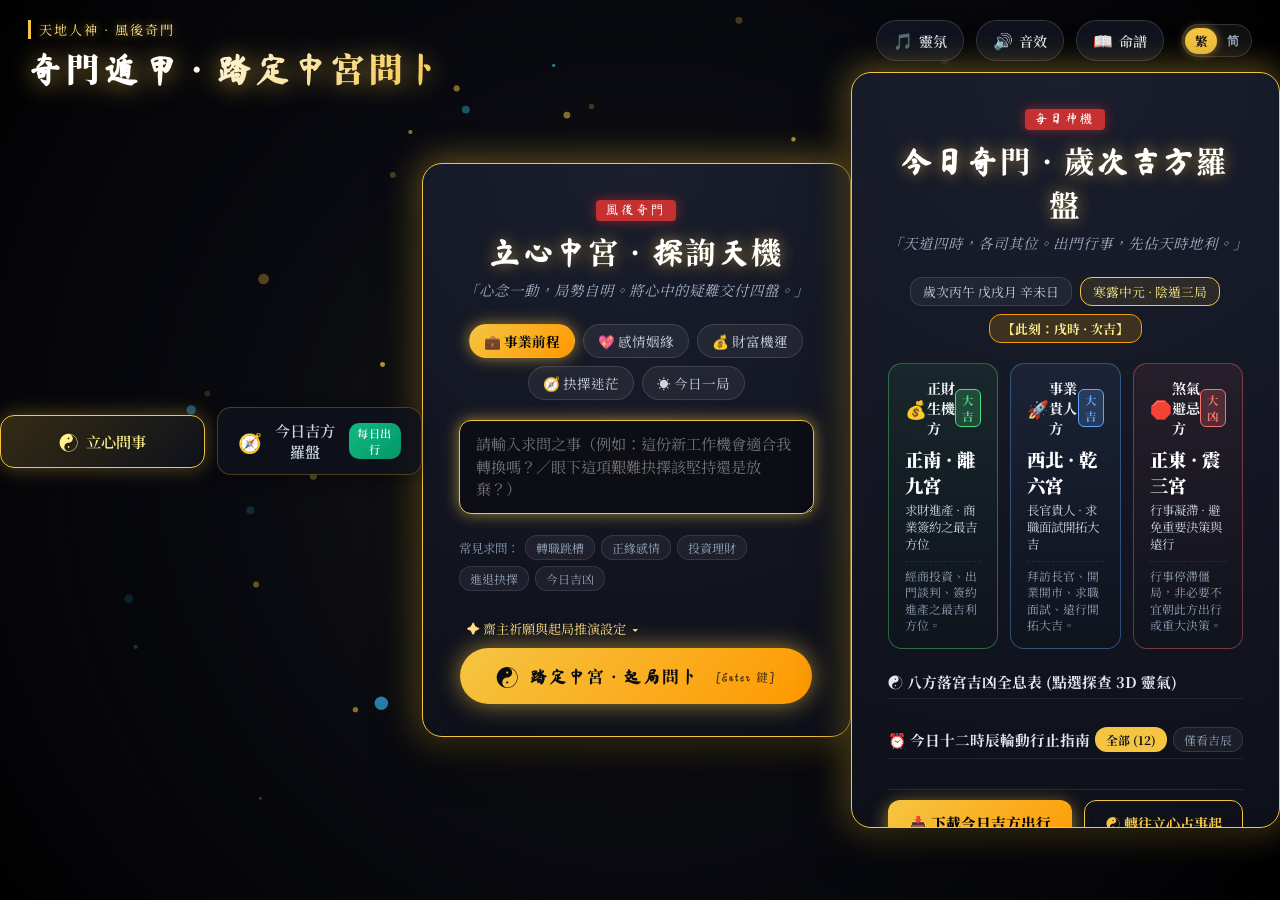
==== commit 222d84a2: "feat: commercial upgrade - daily compass, 3d palace inspection, 3-theme talisman posters, i18n" ====
--- a/index.html
+++ b/index.html
@@ -10,7 +10,7 @@
   <link href="https://fonts.googleapis.com/css2?family=Noto+Serif+TC:wght@400;600;700;900&family=Ma+Shan+Zheng&display=swap" rel="stylesheet">
   <link rel="icon" href="data:image/svg+xml,<svg xmlns=%22http://www.w3.org/2000/svg%22 viewBox=%220 0 100 100%22><text y=%22.9em%22 font-size=%2290%22>☯</text></svg>">
 </head>
-<body class="mode-wangye">
+<body class="mode-fenghou">
   <!-- 3D 奇門遁甲畫布背景 -->
   <div id="canvas-container">
     <canvas id="qimen-canvas"></canvas>
@@ -51,12 +51,31 @@
         <span class="nav-icon">📖</span>
         <span class="nav-text">命譜</span>
       </button>
+      <!-- 語系切換 (正體/簡體) -->
+      <div class="lang-switch-group">
+        <button class="lang-btn active" id="lang-tw" data-lang="zh-TW" title="正體中文">繁</button>
+        <button class="lang-btn" id="lang-cn" data-lang="zh-CN" title="简体中文">简</button>
+      </div>
     </div>
   </header>
 
-  <!-- 核心問卜輸入卡片 (置中、大氣、無多餘雜訊) -->
+  <!-- 核心問卜輸入與今日羅盤卡片 (置中、大氣、無多餘雜訊) -->
   <main class="inquiry-container" id="inquiry-container">
-    <div class="inquiry-card">
+    <!-- 頂部功能模式切換 (立心問事 VS 今日吉方羅盤) -->
+    <div class="mode-switcher-bar">
+      <button class="mode-switch-btn active" id="btn-mode-divine">
+        <span class="ms-icon">☯</span>
+        <span class="ms-title">立心問事</span>
+      </button>
+      <button class="mode-switch-btn" id="btn-mode-compass">
+        <span class="ms-icon">🧭</span>
+        <span class="ms-title">今日吉方羅盤</span>
+        <span class="ms-badge">每日出行</span>
+      </button>
+    </div>
+
+    <!-- 1. 立心問事卡片 -->
+    <div class="inquiry-card" id="inquiry-card">
       <div class="inquiry-header">
         <div class="dao-seal">風後奇門</div>
         <h2 class="inquiry-title">立心中宮 · 探詢天機</h2>
@@ -126,6 +145,88 @@
         </button>
       </div>
     </div>
+
+    <!-- 2. 今日奇門出行吉方羅盤面板 (Daily Compass Card) -->
+    <div class="inquiry-card compass-card hidden" id="compass-card">
+      <div class="inquiry-header">
+        <div class="dao-seal">每日神機</div>
+        <h2 class="inquiry-title">今日奇門 · 歲次吉方羅盤</h2>
+        <p class="inquiry-subtitle">「天道四時，各司其位。出門行事，先佔天時地利。」</p>
+      </div>
+
+      <!-- 天文曆法與當前時辰即時標籤 -->
+      <div class="compass-astro-bar">
+        <span class="ca-tag" id="dc-pillars">歲次丙午 戊戌月 辛未日</span>
+        <span class="ca-tag highlight" id="dc-bureau">寒露中元 · 陰遁三局</span>
+        <span class="ca-tag alert" id="dc-cur-shichen">【此刻：戌時 · 次吉】</span>
+      </div>
+
+      <!-- 三大關鍵焦點方位 (生門財富、開門事業、死門避忌) -->
+      <div class="focal-directions-grid">
+        <div class="focal-dir-card wealth" id="fdc-wealth">
+          <div class="fdc-header">
+            <span class="fdc-icon">💰</span>
+            <span class="fdc-title">正財生機方</span>
+            <span class="fdc-rating badge-gold" id="dc-wealth-rating">大吉</span>
+          </div>
+          <div class="fdc-main" id="dc-wealth-dir">正南 · 離九宮</div>
+          <div class="fdc-sub" id="dc-wealth-tag">求財進產 · 商業簽約之最吉方位</div>
+          <div class="fdc-advice" id="dc-wealth-advice">經商投資、出門談判、簽約進產之最吉利方位。</div>
+        </div>
+
+        <div class="focal-dir-card career" id="fdc-career">
+          <div class="fdc-header">
+            <span class="fdc-icon">🚀</span>
+            <span class="fdc-title">事業貴人方</span>
+            <span class="fdc-rating badge-blue" id="dc-career-rating">大吉</span>
+          </div>
+          <div class="fdc-main" id="dc-career-dir">西北 · 乾六宮</div>
+          <div class="fdc-sub" id="dc-career-tag">長官貴人 · 求職面試開拓大吉</div>
+          <div class="fdc-advice" id="dc-career-advice">拜訪長官、開業開市、求職面試、遠行開拓大吉。</div>
+        </div>
+
+        <div class="focal-dir-card caution" id="fdc-caution">
+          <div class="fdc-header">
+            <span class="fdc-icon">🛑</span>
+            <span class="fdc-title">煞氣避忌方</span>
+            <span class="fdc-rating badge-red" id="dc-caution-rating">大凶</span>
+          </div>
+          <div class="fdc-main" id="dc-caution-dir">正東 · 震三宮</div>
+          <div class="fdc-sub" id="dc-caution-tag">行事凝滯 · 避免重要決策與遠行</div>
+          <div class="fdc-advice" id="dc-caution-advice">行事停滯僵局，非必要不宜朝此方出行或重大決策。</div>
+        </div>
+      </div>
+
+      <!-- 八方全息導航盤 -->
+      <div class="compass-section-title">
+        <span>☯ 八方落宮吉凶全息表 (點選探查 3D 靈氣)</span>
+      </div>
+      <div class="eight-directions-grid" id="dc-eight-grid">
+        <!-- 動態渲染八方格子 (坎、艮、震、巽、離、坤、兌、乾) -->
+      </div>
+
+      <!-- 十二時辰吉凶輪動表 -->
+      <div class="compass-section-title shichen-title">
+        <span>⏰ 今日十二時辰輪動行止指南</span>
+        <div class="shichen-filters">
+          <button class="sc-filter-btn active" id="btn-sc-all" data-sc-filter="all">全部 (12)</button>
+          <button class="sc-filter-btn" id="btn-sc-auspicious" data-sc-filter="auspicious">僅看吉辰</button>
+        </div>
+      </div>
+      <div class="shichen-list-container" id="dc-shichen-list">
+        <!-- 動態渲染 12 時辰 -->
+      </div>
+
+      <!-- 羅盤操作底欄 -->
+      <div class="compass-actions">
+        <button class="compass-btn-gold" id="btn-download-compass-card">
+          <span>📥 下載今日吉方出行壁紙</span>
+        </button>
+        <button class="compass-btn-outline" id="btn-compass-to-divine">
+          <span>☯ 轉往立心占事起局</span>
+        </button>
+      </div>
+    </div>
   </main>
 
   <!-- 電影級底部橫幅：展示起局進程 -->
@@ -356,9 +457,18 @@
         </div>
       </div>
 
+      <!-- 靈符金卡法相風格切換 -->
+      <div class="poster-style-selector">
+        <span class="pss-label">靈符法相：</span>
+        <button class="pss-tab active" data-poster-theme="dark-gold">玄黑真金</button>
+        <button class="pss-tab" data-poster-theme="cinnabar">硃砂御印</button>
+        <button class="pss-tab" data-poster-theme="jade">青玉太虛</button>
+      </div>
+
       <!-- 底部動作 -->
       <div class="scroll-footer">
         <button class="action-btn-gold" id="btn-download-card">📥 下載結緣靈符金卡</button>
+        <button class="action-btn-outline" id="btn-copy-card-img" title="複製靈符圖片至剪貼簿">🖼️ 複製金卡圖片</button>
         <button class="action-btn-outline" id="btn-copy-result">📋 複製占卜密函</button>
         <button class="action-btn-primary" id="btn-re-ask">🔄 再問一局</button>
       </div>
@@ -384,6 +494,53 @@
     </div>
   </div>
 
+  <!-- 3D 神域九宮即時探查浮空欄 (在背景展示時方便點選與視角聚焦) -->
+  <div class="palace-quick-nav hidden" id="palace-quick-nav">
+    <div class="pqn-label">九宮探查：</div>
+    <div class="pqn-pills" id="pqn-pills">
+      <button class="pqn-btn" data-pid="1">坎一北</button>
+      <button class="pqn-btn" data-pid="8">艮八東北</button>
+      <button class="pqn-btn" data-pid="3">震三東</button>
+      <button class="pqn-btn" data-pid="4">巽四東南</button>
+      <button class="pqn-btn" data-pid="9">離九南</button>
+      <button class="pqn-btn" data-pid="2">坤二西南</button>
+      <button class="pqn-btn" data-pid="7">兌七西</button>
+      <button class="pqn-btn" data-pid="6">乾六西北</button>
+    </div>
+  </div>
+
+  <!-- 九宮宮位深度探查懸浮卡 (Palace Inspector Modal) -->
+  <div class="palace-modal-overlay hidden" id="palace-modal">
+    <div class="palace-modal-card">
+      <button class="pm-close" id="btn-close-palace-modal">✕</button>
+      <div class="pm-header">
+        <span class="pm-badge" id="pm-element">五行：水</span>
+        <h3 class="pm-title" id="pm-title">坎一宮 · 正北</h3>
+        <span class="pm-trigram" id="pm-trigram">坎為水 ☵</span>
+      </div>
+      <div class="pm-body">
+        <div class="pm-meaning" id="pm-meaning">水主智，內斂深沉，深藏若谷。當前宜蓄養精力、以柔化剛，暗中蓄積突破之勢。</div>
+        <div class="pm-status" id="pm-status-box">
+          <div class="pm-status-row">
+            <span class="pms-label">當前駐宮八門：</span>
+            <span class="pms-val" id="pm-gate">休門 (吉 · 休養生息)</span>
+          </div>
+          <div class="pm-status-row">
+            <span class="pms-label">當前駐宮九星：</span>
+            <span class="pms-val" id="pm-star">天蓬星 (水 · 蓄謀奇策)</span>
+          </div>
+          <div class="pm-status-row">
+            <span class="pms-label">當前駐宮八神：</span>
+            <span class="pms-val" id="pm-deity">六合 (吉 · 和合共融)</span>
+          </div>
+        </div>
+      </div>
+      <div class="pm-footer">
+        <button class="pm-action-btn" id="btn-focus-palace-camera">🎥 視角對焦此宮</button>
+      </div>
+    </div>
+  </div>
+
   <!-- 提示快顯 (Toast) -->
   <div class="toast" id="toast"></div>
 
--- a/style.css
+++ b/style.css
@@ -2090,3 +2090,721 @@
   background: #ef4444;
   color: #fff;
 }
+
+/* ========================================================
+   語系切換 (Language Switcher)
+   ======================================================== */
+.lang-switch-group {
+  display: flex;
+  align-items: center;
+  background: rgba(255, 255, 255, 0.06);
+  border: 1px solid rgba(255, 255, 255, 0.14);
+  border-radius: 18px;
+  padding: 2px;
+  margin-left: 6px;
+}
+
+.lang-btn {
+  background: transparent;
+  border: none;
+  color: #94a3b8;
+  padding: 4px 10px;
+  font-size: 0.78rem;
+  font-weight: 600;
+  border-radius: 14px;
+  cursor: pointer;
+  transition: all 0.2s ease;
+  font-family: inherit;
+}
+
+.lang-btn:hover {
+  color: #fff;
+}
+
+.lang-btn.active {
+  background: var(--theme-primary);
+  color: #0b0f19;
+  font-weight: 700;
+  box-shadow: 0 0 10px var(--theme-glow);
+}
+
+/* ========================================================
+   頂部模式切換器 (Mode Switcher Bar)
+   ======================================================== */
+.mode-switcher-bar {
+  display: flex;
+  align-items: center;
+  justify-content: center;
+  gap: 12px;
+  margin-bottom: 18px;
+  width: 100%;
+  max-width: 620px;
+  z-index: 10;
+}
+
+.mode-switch-btn {
+  flex: 1;
+  display: flex;
+  align-items: center;
+  justify-content: center;
+  gap: 8px;
+  padding: 12px 20px;
+  background: rgba(15, 18, 28, 0.85);
+  backdrop-filter: blur(12px);
+  border: 1.5px solid rgba(245, 197, 66, 0.25);
+  border-radius: 14px;
+  color: #cbd5e1;
+  font-size: 0.95rem;
+  font-family: inherit;
+  font-weight: 600;
+  cursor: pointer;
+  transition: all 0.3s cubic-bezier(0.16, 1, 0.3, 1);
+  box-shadow: 0 4px 16px rgba(0, 0, 0, 0.4);
+}
+
+.mode-switch-btn:hover {
+  border-color: var(--theme-primary);
+  color: #fff;
+  transform: translateY(-2px);
+}
+
+.mode-switch-btn.active {
+  background: linear-gradient(135deg, rgba(245, 197, 66, 0.2), rgba(15, 18, 28, 0.95));
+  border-color: var(--theme-primary);
+  color: #fef08a;
+  box-shadow: 0 0 20px rgba(245, 197, 66, 0.35);
+}
+
+.ms-icon {
+  font-size: 1.2rem;
+}
+
+.ms-badge {
+  font-size: 0.7rem;
+  padding: 2px 8px;
+  background: linear-gradient(135deg, #10b981, #059669);
+  color: #fff;
+  border-radius: 10px;
+  letter-spacing: 0.5px;
+}
+
+/* ========================================================
+   今日奇門出行吉方羅盤面板 (Daily Compass Card)
+   ======================================================== */
+.compass-card {
+  max-width: 760px;
+  max-height: 84vh;
+  overflow-y: auto;
+  scrollbar-width: thin;
+  scrollbar-color: var(--theme-primary) rgba(0, 0, 0, 0.3);
+}
+
+.compass-card::-webkit-scrollbar {
+  width: 6px;
+}
+.compass-card::-webkit-scrollbar-thumb {
+  background: var(--theme-primary);
+  border-radius: 4px;
+}
+
+.compass-astro-bar {
+  display: flex;
+  flex-wrap: wrap;
+  gap: 8px;
+  justify-content: center;
+  margin-bottom: 20px;
+}
+
+.ca-tag {
+  font-size: 0.8rem;
+  padding: 4px 12px;
+  background: rgba(255, 255, 255, 0.05);
+  border: 1px solid rgba(255, 255, 255, 0.12);
+  border-radius: 12px;
+  color: #cbd5e1;
+}
+
+.ca-tag.highlight {
+  border-color: var(--theme-primary);
+  color: #fef08a;
+  background: rgba(245, 197, 66, 0.1);
+}
+
+.ca-tag.alert {
+  border-color: #f59e0b;
+  color: #fef08a;
+  background: rgba(245, 158, 11, 0.18);
+  font-weight: 700;
+  animation: pulseAlert 2.5s infinite;
+}
+
+@keyframes pulseAlert {
+  0%, 100% { box-shadow: 0 0 5px rgba(245, 158, 11, 0.2); }
+  50% { box-shadow: 0 0 16px rgba(245, 158, 11, 0.6); }
+}
+
+/* 三大關鍵焦點方位 */
+.focal-directions-grid {
+  display: grid;
+  grid-template-columns: repeat(3, 1fr);
+  gap: 12px;
+  margin-bottom: 22px;
+}
+
+.focal-dir-card {
+  background: rgba(255, 255, 255, 0.03);
+  border: 1px solid rgba(255, 255, 255, 0.1);
+  border-radius: 14px;
+  padding: 14px 16px;
+  display: flex;
+  flex-direction: column;
+  transition: all 0.3s ease;
+}
+
+.focal-dir-card:hover {
+  transform: translateY(-2px);
+}
+
+.focal-dir-card.wealth {
+  border-color: rgba(74, 222, 128, 0.4);
+  background: linear-gradient(180deg, rgba(74, 222, 128, 0.08) 0%, rgba(15, 20, 28, 0.6) 100%);
+}
+
+.focal-dir-card.career {
+  border-color: rgba(96, 165, 250, 0.4);
+  background: linear-gradient(180deg, rgba(96, 165, 250, 0.08) 0%, rgba(15, 20, 28, 0.6) 100%);
+}
+
+.focal-dir-card.caution {
+  border-color: rgba(248, 113, 113, 0.4);
+  background: linear-gradient(180deg, rgba(248, 113, 113, 0.08) 0%, rgba(15, 20, 28, 0.6) 100%);
+}
+
+.fdc-header {
+  display: flex;
+  align-items: center;
+  justify-content: space-between;
+  margin-bottom: 8px;
+}
+
+.fdc-icon {
+  font-size: 1.1rem;
+}
+
+.fdc-title {
+  font-size: 0.88rem;
+  font-weight: 700;
+  color: #f1f5f9;
+}
+
+.fdc-rating {
+  font-size: 0.72rem;
+  padding: 2px 6px;
+  border-radius: 6px;
+  font-weight: 700;
+}
+
+.badge-gold {
+  background: rgba(74, 222, 128, 0.2);
+  color: #4ade80;
+  border: 1px solid #4ade80;
+}
+
+.badge-blue {
+  background: rgba(96, 165, 250, 0.2);
+  color: #60a5fa;
+  border: 1px solid #60a5fa;
+}
+
+.badge-red {
+  background: rgba(248, 113, 113, 0.2);
+  color: #f87171;
+  border: 1px solid #f87171;
+}
+
+.fdc-main {
+  font-size: 1.15rem;
+  font-weight: 900;
+  color: #fff;
+  margin-bottom: 4px;
+}
+
+.fdc-sub {
+  font-size: 0.78rem;
+  color: #cbd5e1;
+  margin-bottom: 8px;
+  line-height: 1.35;
+}
+
+.fdc-advice {
+  font-size: 0.74rem;
+  color: #94a3b8;
+  line-height: 1.4;
+  margin-top: auto;
+  border-top: 1px dashed rgba(255, 255, 255, 0.08);
+  padding-top: 6px;
+}
+
+/* 八方全息導航表 */
+.compass-section-title {
+  display: flex;
+  align-items: center;
+  justify-content: space-between;
+  font-size: 0.92rem;
+  font-weight: 700;
+  color: #e2e8f0;
+  margin: 18px 0 10px;
+  padding-bottom: 6px;
+  border-bottom: 1px solid rgba(255, 255, 255, 0.08);
+}
+
+.eight-directions-grid {
+  display: grid;
+  grid-template-columns: repeat(4, 1fr);
+  gap: 8px;
+  margin-bottom: 18px;
+}
+
+.ed-cell {
+  background: rgba(255, 255, 255, 0.03);
+  border: 1px solid rgba(255, 255, 255, 0.09);
+  border-radius: 10px;
+  padding: 10px 8px;
+  text-align: center;
+  cursor: pointer;
+  transition: all 0.25s ease;
+}
+
+.ed-cell:hover {
+  border-color: var(--theme-primary);
+  background: rgba(245, 197, 66, 0.08);
+  transform: translateY(-2px);
+}
+
+.ed-cell.selected {
+  border-color: var(--theme-primary);
+  background: rgba(245, 197, 66, 0.16);
+  box-shadow: 0 0 14px var(--theme-glow);
+}
+
+.ed-dir {
+  font-size: 0.85rem;
+  font-weight: 700;
+  color: #fff;
+  margin-bottom: 2px;
+}
+
+.ed-gate {
+  font-size: 0.95rem;
+  font-weight: 900;
+  margin-bottom: 2px;
+}
+
+.ed-tag {
+  font-size: 0.7rem;
+  color: #94a3b8;
+}
+
+/* 十二時辰輪動表 */
+.shichen-filters {
+  display: flex;
+  gap: 6px;
+}
+
+.sc-filter-btn {
+  background: rgba(255, 255, 255, 0.05);
+  border: 1px solid rgba(255, 255, 255, 0.12);
+  color: #94a3b8;
+  font-size: 0.74rem;
+  padding: 3px 10px;
+  border-radius: 12px;
+  cursor: pointer;
+  transition: all 0.2s ease;
+  font-family: inherit;
+}
+
+.sc-filter-btn.active {
+  background: var(--theme-primary);
+  color: #0b0f19;
+  font-weight: 700;
+  border-color: transparent;
+}
+
+.shichen-list-container {
+  display: flex;
+  flex-direction: column;
+  gap: 6px;
+  max-height: 220px;
+  overflow-y: auto;
+  margin-bottom: 20px;
+  padding-right: 4px;
+}
+
+.shichen-row {
+  display: flex;
+  align-items: center;
+  justify-content: space-between;
+  padding: 8px 14px;
+  background: rgba(255, 255, 255, 0.03);
+  border: 1px solid rgba(255, 255, 255, 0.07);
+  border-radius: 10px;
+  font-size: 0.82rem;
+  transition: all 0.2s ease;
+}
+
+.shichen-row:hover {
+  background: rgba(255, 255, 255, 0.06);
+}
+
+.shichen-row.active-now {
+  border-color: #f59e0b;
+  background: rgba(245, 158, 11, 0.12);
+  box-shadow: 0 0 12px rgba(245, 158, 11, 0.35);
+}
+
+.sc-col-name {
+  font-weight: 700;
+  color: #fff;
+  display: flex;
+  align-items: center;
+  gap: 8px;
+  min-width: 140px;
+}
+
+.sc-now-badge {
+  font-size: 0.68rem;
+  padding: 1px 6px;
+  background: #f59e0b;
+  color: #000;
+  border-radius: 8px;
+  font-weight: 900;
+}
+
+.sc-col-verdict {
+  font-weight: 700;
+  min-width: 130px;
+}
+
+.sc-col-yi {
+  color: #86efac;
+  font-size: 0.78rem;
+  flex: 1;
+  text-align: right;
+}
+
+.sc-col-ji {
+  color: #fca5a5;
+  font-size: 0.78rem;
+  margin-left: 12px;
+}
+
+/* 羅盤操作按鈕 */
+.compass-actions {
+  display: flex;
+  gap: 12px;
+  justify-content: center;
+  padding-top: 10px;
+  border-top: 1px solid rgba(255, 255, 255, 0.1);
+}
+
+.compass-btn-gold {
+  flex: 1.2;
+  padding: 12px 20px;
+  background: linear-gradient(135deg, var(--theme-primary), var(--theme-secondary));
+  border: none;
+  border-radius: 12px;
+  color: #000;
+  font-size: 0.92rem;
+  font-weight: 800;
+  cursor: pointer;
+  font-family: inherit;
+  transition: all 0.25s ease;
+  box-shadow: 0 4px 18px var(--theme-glow);
+}
+
+.compass-btn-gold:hover {
+  transform: translateY(-2px);
+  filter: brightness(1.1);
+}
+
+.compass-btn-outline {
+  flex: 1;
+  padding: 12px 18px;
+  background: transparent;
+  border: 1px solid var(--theme-primary);
+  border-radius: 12px;
+  color: var(--theme-primary);
+  font-size: 0.88rem;
+  font-weight: 700;
+  cursor: pointer;
+  font-family: inherit;
+  transition: all 0.25s ease;
+}
+
+.compass-btn-outline:hover {
+  background: rgba(245, 197, 66, 0.15);
+  color: #fff;
+}
+
+/* ========================================================
+   靈符海報主題選擇器 (Poster Theme Selector)
+   ======================================================== */
+.poster-style-selector {
+  display: flex;
+  align-items: center;
+  justify-content: center;
+  gap: 10px;
+  margin: 16px 0 12px;
+  padding: 8px 14px;
+  background: rgba(255, 255, 255, 0.04);
+  border: 1px solid rgba(255, 255, 255, 0.08);
+  border-radius: 12px;
+}
+
+.pss-label {
+  font-size: 0.82rem;
+  color: #94a3b8;
+  font-weight: 600;
+}
+
+.pss-tab {
+  background: transparent;
+  border: 1px solid rgba(255, 255, 255, 0.16);
+  color: #cbd5e1;
+  font-size: 0.8rem;
+  padding: 4px 12px;
+  border-radius: 14px;
+  cursor: pointer;
+  transition: all 0.2s ease;
+  font-family: inherit;
+}
+
+.pss-tab:hover {
+  color: #fff;
+  border-color: var(--theme-primary);
+}
+
+.pss-tab.active {
+  background: var(--theme-primary);
+  color: #0b0f19;
+  font-weight: 800;
+  border-color: transparent;
+  box-shadow: 0 0 10px var(--theme-glow);
+}
+
+/* ========================================================
+   3D 九宮探查浮動欄與懸浮模態 (Palace Inspector HUD)
+   ======================================================== */
+.palace-quick-nav {
+  position: absolute;
+  bottom: 24px;
+  left: 50%;
+  transform: translateX(-50%);
+  display: flex;
+  align-items: center;
+  gap: 10px;
+  background: rgba(10, 13, 22, 0.88);
+  backdrop-filter: blur(14px);
+  border: 1.2px solid rgba(245, 197, 66, 0.35);
+  border-radius: 24px;
+  padding: 8px 18px;
+  box-shadow: 0 8px 32px rgba(0, 0, 0, 0.6);
+  z-index: 20;
+  transition: all 0.35s ease;
+}
+
+.palace-quick-nav.hidden {
+  opacity: 0;
+  pointer-events: none;
+  transform: translate(-50%, 20px);
+}
+
+.pqn-label {
+  font-size: 0.82rem;
+  color: #ffd700;
+  font-weight: 700;
+  font-family: 'Ma Shan Zheng', serif;
+}
+
+.pqn-pills {
+  display: flex;
+  gap: 6px;
+  flex-wrap: wrap;
+}
+
+.pqn-btn {
+  background: rgba(255, 255, 255, 0.05);
+  border: 1px solid rgba(255, 255, 255, 0.12);
+  color: #cbd5e1;
+  font-size: 0.78rem;
+  padding: 4px 10px;
+  border-radius: 12px;
+  cursor: pointer;
+  transition: all 0.2s ease;
+  font-family: inherit;
+}
+
+.pqn-btn:hover, .pqn-btn.active {
+  background: var(--theme-primary);
+  color: #000;
+  font-weight: 700;
+  border-color: transparent;
+  box-shadow: 0 0 8px var(--theme-glow);
+}
+
+/* 九宮探查模態視窗 */
+.palace-modal-overlay {
+  position: fixed;
+  top: 0;
+  left: 0;
+  width: 100%;
+  height: 100%;
+  background: rgba(0, 0, 0, 0.65);
+  backdrop-filter: blur(6px);
+  display: flex;
+  align-items: center;
+  justify-content: center;
+  z-index: 80;
+  transition: opacity 0.3s ease;
+}
+
+.palace-modal-overlay.hidden {
+  opacity: 0;
+  pointer-events: none;
+}
+
+.palace-modal-card {
+  position: relative;
+  width: 90%;
+  max-width: 460px;
+  background: radial-gradient(circle at top, rgba(30, 36, 52, 0.98), rgba(12, 15, 24, 0.98));
+  border: 1.5px solid var(--theme-primary);
+  border-radius: 20px;
+  padding: 26px 28px;
+  box-shadow: 0 16px 48px rgba(0, 0, 0, 0.8), 0 0 30px var(--theme-glow);
+  transform: translateY(0) scale(1);
+  transition: all 0.3s cubic-bezier(0.16, 1, 0.3, 1);
+}
+
+.pm-close {
+  position: absolute;
+  top: 14px;
+  right: 14px;
+  background: transparent;
+  border: none;
+  color: #94a3b8;
+  font-size: 1.2rem;
+  cursor: pointer;
+  transition: color 0.2s;
+}
+
+.pm-close:hover {
+  color: #fff;
+}
+
+.pm-header {
+  margin-bottom: 16px;
+  text-align: center;
+}
+
+.pm-badge {
+  display: inline-block;
+  font-size: 0.74rem;
+  padding: 2px 10px;
+  background: rgba(245, 197, 66, 0.15);
+  border: 1px solid var(--theme-primary);
+  color: #fef08a;
+  border-radius: 10px;
+  margin-bottom: 6px;
+}
+
+.pm-title {
+  font-size: 1.5rem;
+  color: #fff;
+  font-family: 'Ma Shan Zheng', serif;
+  letter-spacing: 2px;
+}
+
+.pm-trigram {
+  font-size: 0.88rem;
+  color: #94a3b8;
+}
+
+.pm-meaning {
+  font-size: 0.88rem;
+  color: #e2e8f0;
+  line-height: 1.6;
+  background: rgba(255, 255, 255, 0.04);
+  padding: 12px 14px;
+  border-radius: 12px;
+  border-left: 3px solid var(--theme-primary);
+  margin-bottom: 16px;
+}
+
+.pm-status {
+  display: flex;
+  flex-direction: column;
+  gap: 8px;
+  background: rgba(0, 0, 0, 0.3);
+  padding: 12px 14px;
+  border-radius: 12px;
+  margin-bottom: 18px;
+}
+
+.pm-status-row {
+  display: flex;
+  justify-content: space-between;
+  font-size: 0.82rem;
+}
+
+.pms-label {
+  color: #94a3b8;
+}
+
+.pms-val {
+  font-weight: 700;
+  color: #fde047;
+}
+
+.pm-footer {
+  display: flex;
+  justify-content: center;
+}
+
+.pm-action-btn {
+  padding: 10px 22px;
+  background: linear-gradient(135deg, var(--theme-primary), var(--theme-secondary));
+  border: none;
+  border-radius: 12px;
+  color: #000;
+  font-weight: 800;
+  font-size: 0.88rem;
+  cursor: pointer;
+  font-family: inherit;
+  transition: all 0.2s ease;
+  box-shadow: 0 4px 14px var(--theme-glow);
+}
+
+.pm-action-btn:hover {
+  transform: translateY(-2px);
+  filter: brightness(1.1);
+}
+
+/* 響應式微調 */
+@media (max-width: 768px) {
+  .focal-directions-grid {
+    grid-template-columns: 1fr;
+  }
+  .eight-directions-grid {
+    grid-template-columns: repeat(2, 1fr);
+  }
+  .palace-quick-nav {
+    bottom: 14px;
+    padding: 6px 12px;
+    max-width: 94%;
+    overflow-x: auto;
+  }
+  .pqn-label {
+    display: none;
+  }
+}
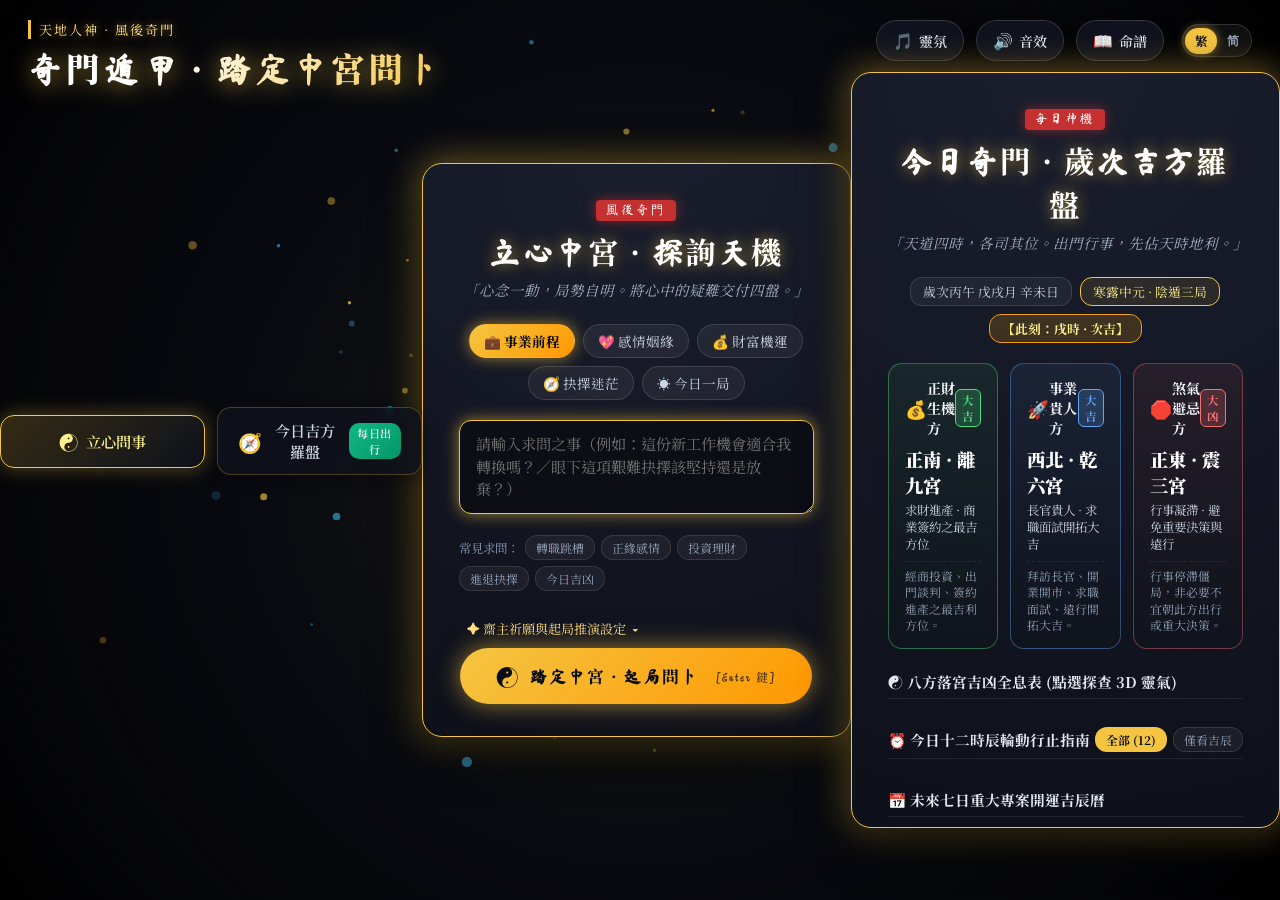
==== commit fed5ab98: "feat(pro): add Host-vs-Guest combat engine, 7-day golden windows, 3x3 traditional chart, and print d" ====
--- a/index.html
+++ b/index.html
@@ -217,6 +217,17 @@
         <!-- 動態渲染 12 時辰 -->
       </div>
 
+      <!-- 未來七日開運吉辰曆 (7-Day Golden Windows Planner) -->
+      <div class="compass-section-title golden-title">
+        <span>📅 未來七日重大專案開運吉辰曆</span>
+      </div>
+      <div class="weekly-days-nav" id="weekly-days-nav">
+        <!-- 動態渲染 7 天藥丸按鈕 -->
+      </div>
+      <div class="weekly-window-card" id="weekly-window-card">
+        <!-- 動態渲染所選當天的三大黃金時辰 -->
+      </div>
+
       <!-- 羅盤操作底欄 -->
       <div class="compass-actions">
         <button class="compass-btn-gold" id="btn-download-compass-card">
@@ -285,10 +296,12 @@
         </div>
       </div>
 
-      <!-- 六大深度解盤分頁選單 -->
+      <!-- 八大深度解盤分頁選單 -->
       <div class="reading-tabs">
         <button class="read-tab active" data-tab="analysis">四盤天機</button>
         <button class="read-tab" data-tab="blindspot">盲點癥結</button>
+        <button class="read-tab" data-tab="hostguest">⚔️ 主客博弈</button>
+        <button class="read-tab" data-tab="chart">九宮全盤</button>
         <button class="read-tab" data-tab="timing">時序應期</button>
         <button class="read-tab" data-tab="strategy">破局之策</button>
         <button class="read-tab" data-tab="hexagram">易象神數</button>
@@ -333,7 +346,65 @@
         </div>
       </div>
 
-      <!-- 3. 時序應期 -->
+      <!-- 3. ⚔️ 主客博弈之道 (Host vs Guest Combat Engine) -->
+      <div class="tab-content" id="tab-hostguest">
+        <div class="hostguest-box">
+          <div class="hg-header">
+            <span class="hg-badge" id="hg-hour-type">五陽時 · 利客</span>
+            <h3 class="hg-verdict" id="hg-verdict">【利客 · 宜主動出擊】</h3>
+            <p class="hg-summary" id="hg-summary">當前天時大氣動向偏向「發起者」。先聲奪人、主動提案、出門拜訪或率先開拓，能搶佔制高點。</p>
+          </div>
+
+          <!-- 主客力量天秤對比 -->
+          <div class="hg-meter-container">
+            <div class="hg-meter-labels">
+              <span class="hg-label-guest">⚔️ 攻方 / 乙方 / 發起者 (<span id="hg-guest-score">65%</span>)</span>
+              <span class="hg-label-host">🛡️ 守方 / 甲方 / 迎候者 (<span id="hg-host-score">35%</span>)</span>
+            </div>
+            <div class="hg-meter-bar">
+              <div class="hg-meter-fill" id="hg-meter-fill" style="width: 65%;"></div>
+            </div>
+          </div>
+
+          <!-- 星宮生剋與主客形勢 -->
+          <div class="hg-relation-box">
+            <span class="hgr-title">⚖️ 星宮氣場互應：</span>
+            <span class="hgr-text" id="hg-relation">主生客（主方付出，客方獲益匪淺）</span>
+          </div>
+
+          <!-- 雙重角色的致勝兵法 -->
+          <div class="hg-cards-grid">
+            <div class="hg-card guest-card">
+              <div class="hgc-title">⚔️ 若您為攻方（提案者／主動發起）：</div>
+              <div class="hgc-content" id="hg-guest-advice">積極主動出擊約見對手，直接亮出殺手級價值與限時方案，一鼓作氣敲定合約。</div>
+            </div>
+            <div class="hg-card host-card">
+              <div class="hgc-title">🛡️ 若您為守方（評估者／被邀約迎候）：</div>
+              <div class="hgc-content" id="hg-host-advice">當前守勢較為吃力，切莫頑固死守僵局，適度在次要條款放寬空間，換取核心利益落地。</div>
+            </div>
+          </div>
+
+          <!-- 談判與投資秘法錦囊 -->
+          <div class="hg-gimmick-box">
+            <div class="hgg-icon">💡</div>
+            <div class="hgg-text" id="hg-gimmick">談判商戰：凡涉及利潤分配，陽時簽約宜爭取前置分潤；陰時簽約宜固守保底資產防線。</div>
+          </div>
+        </div>
+      </div>
+
+      <!-- 4. 奇門九宮全盤排盤 (Traditional 3x3 Chart) -->
+      <div class="tab-content" id="tab-chart">
+        <div class="nine-chart-container">
+          <div class="nc-intro">
+            <span>洛書九宮全盤陣圖 · 點擊任一宮位即時旋轉 3D 鏡頭探查</span>
+          </div>
+          <div class="nine-chart-grid" id="nine-chart-grid">
+            <!-- 動態渲染傳統 3x3 九宮格 (巽4、離9、坤2 / 震3、中5、兌7 / 艮8、坎1、乾6) -->
+          </div>
+        </div>
+      </div>
+
+      <!-- 5. 時序應期 -->
       <div class="tab-content" id="tab-timing">
         <div class="timing-card">
           <p class="timing-intro" id="timing-desc"></p>
@@ -469,6 +540,7 @@
       <div class="scroll-footer">
         <button class="action-btn-gold" id="btn-download-card">📥 下載結緣靈符金卡</button>
         <button class="action-btn-outline" id="btn-copy-card-img" title="複製靈符圖片至剪貼簿">🖼️ 複製金卡圖片</button>
+        <button class="action-btn-outline" id="btn-print-dossier" title="匯出官方風後神域專案密卷">🖨️ 匯出全案密卷 (PDF)</button>
         <button class="action-btn-outline" id="btn-copy-result">📋 複製占卜密函</button>
         <button class="action-btn-primary" id="btn-re-ask">🔄 再問一局</button>
       </div>
--- a/style.css
+++ b/style.css
@@ -2808,3 +2808,449 @@
     display: none;
   }
 }
+
+/* ========================================================
+   主客博弈之道 (Host vs Guest Combat Engine)
+   ======================================================== */
+.hostguest-box {
+  display: flex;
+  flex-direction: column;
+  gap: 16px;
+}
+
+.hg-header {
+  text-align: center;
+  padding: 16px 20px;
+  background: radial-gradient(circle at center, rgba(245, 197, 66, 0.12) 0%, rgba(15, 18, 28, 0.6) 100%);
+  border: 1px solid rgba(245, 197, 66, 0.3);
+  border-radius: 14px;
+}
+
+.hg-badge {
+  display: inline-block;
+  font-size: 0.76rem;
+  padding: 3px 12px;
+  background: rgba(245, 197, 66, 0.2);
+  border: 1px solid var(--theme-primary);
+  color: #fef08a;
+  border-radius: 12px;
+  font-weight: 700;
+  margin-bottom: 8px;
+}
+
+.hg-verdict {
+  font-size: 1.55rem;
+  font-weight: 900;
+  color: #fef08a;
+  letter-spacing: 2px;
+  margin-bottom: 6px;
+  font-family: 'Ma Shan Zheng', serif;
+}
+
+.hg-summary {
+  font-size: 0.88rem;
+  color: #cbd5e1;
+  line-height: 1.5;
+}
+
+/* 主客力量天秤對比條 */
+.hg-meter-container {
+  background: rgba(0, 0, 0, 0.35);
+  border: 1px solid rgba(255, 255, 255, 0.1);
+  border-radius: 12px;
+  padding: 14px 18px;
+}
+
+.hg-meter-labels {
+  display: flex;
+  justify-content: space-between;
+  font-size: 0.82rem;
+  font-weight: 700;
+  margin-bottom: 8px;
+}
+
+.hg-label-guest {
+  color: #60a5fa;
+}
+
+.hg-label-host {
+  color: #f59e0b;
+}
+
+.hg-meter-bar {
+  width: 100%;
+  height: 14px;
+  background: #f59e0b; /* 守方底色 */
+  border-radius: 7px;
+  overflow: hidden;
+  box-shadow: inset 0 2px 4px rgba(0, 0, 0, 0.5);
+}
+
+.hg-meter-fill {
+  height: 100%;
+  background: linear-gradient(90deg, #3b82f6, #60a5fa); /* 攻方進度條 */
+  border-radius: 7px 0 0 7px;
+  transition: width 0.8s cubic-bezier(0.16, 1, 0.3, 1);
+  box-shadow: 0 0 10px rgba(96, 165, 250, 0.5);
+}
+
+.hg-relation-box {
+  display: flex;
+  align-items: center;
+  gap: 8px;
+  font-size: 0.84rem;
+  padding: 8px 14px;
+  background: rgba(255, 255, 255, 0.04);
+  border-radius: 8px;
+  border-left: 3px solid var(--theme-primary);
+}
+
+.hgr-title {
+  color: #94a3b8;
+  font-weight: 700;
+}
+
+.hgr-text {
+  color: #fff;
+  font-weight: 600;
+}
+
+.hg-cards-grid {
+  display: grid;
+  grid-template-columns: 1fr 1fr;
+  gap: 12px;
+}
+
+.hg-card {
+  padding: 14px 16px;
+  border-radius: 12px;
+  background: rgba(255, 255, 255, 0.03);
+  border: 1px solid rgba(255, 255, 255, 0.08);
+}
+
+.hg-card.guest-card {
+  border-color: rgba(96, 165, 250, 0.3);
+  background: linear-gradient(180deg, rgba(96, 165, 250, 0.06) 0%, rgba(15, 20, 28, 0.6) 100%);
+}
+
+.hg-card.host-card {
+  border-color: rgba(245, 158, 11, 0.3);
+  background: linear-gradient(180deg, rgba(245, 158, 11, 0.06) 0%, rgba(15, 20, 28, 0.6) 100%);
+}
+
+.hgc-title {
+  font-size: 0.84rem;
+  font-weight: 700;
+  margin-bottom: 8px;
+}
+
+.guest-card .hgc-title {
+  color: #93c5fd;
+}
+
+.host-card .hgc-title {
+  color: #fde047;
+}
+
+.hgc-content {
+  font-size: 0.8rem;
+  color: #e2e8f0;
+  line-height: 1.55;
+}
+
+.hg-gimmick-box {
+  display: flex;
+  align-items: flex-start;
+  gap: 10px;
+  padding: 12px 16px;
+  background: rgba(245, 197, 66, 0.08);
+  border: 1px dashed var(--theme-primary);
+  border-radius: 10px;
+}
+
+.hgg-icon {
+  font-size: 1.2rem;
+}
+
+.hgg-text {
+  font-size: 0.82rem;
+  color: #fef08a;
+  line-height: 1.5;
+  font-weight: 600;
+}
+
+/* ========================================================
+   傳統三階九宮排盤 (Traditional 3x3 Chart)
+   ======================================================== */
+.nine-chart-container {
+  display: flex;
+  flex-direction: column;
+  gap: 12px;
+}
+
+.nc-intro {
+  text-align: center;
+  font-size: 0.8rem;
+  color: #94a3b8;
+}
+
+.nine-chart-grid {
+  display: grid;
+  grid-template-columns: repeat(3, 1fr);
+  gap: 8px;
+  max-width: 580px;
+  margin: 0 auto;
+  width: 100%;
+}
+
+.nine-cell {
+  position: relative;
+  background: rgba(20, 24, 38, 0.85);
+  border: 1.2px solid rgba(255, 255, 255, 0.12);
+  border-radius: 12px;
+  padding: 10px 8px;
+  display: flex;
+  flex-direction: column;
+  align-items: center;
+  cursor: pointer;
+  transition: all 0.25s ease;
+}
+
+.nine-cell:hover {
+  border-color: var(--theme-primary);
+  transform: translateY(-2px);
+  box-shadow: 0 4px 14px var(--theme-glow);
+}
+
+.nine-cell.target-palace {
+  border-color: #f59e0b;
+  background: linear-gradient(135deg, rgba(245, 158, 11, 0.18), rgba(20, 24, 38, 0.95));
+  box-shadow: 0 0 18px rgba(245, 158, 11, 0.45);
+}
+
+.nine-cell.center-cell {
+  background: rgba(245, 197, 66, 0.05);
+  border-color: rgba(245, 197, 66, 0.25);
+}
+
+.nc-header {
+  display: flex;
+  justify-content: space-between;
+  width: 100%;
+  font-size: 0.72rem;
+  color: #94a3b8;
+  margin-bottom: 4px;
+}
+
+.nc-tag-box {
+  display: flex;
+  gap: 4px;
+}
+
+.nc-void-badge {
+  font-size: 0.65rem;
+  color: #f87171;
+  font-weight: 700;
+}
+
+.nc-horse-badge {
+  font-size: 0.65rem;
+  color: #60a5fa;
+  font-weight: 700;
+}
+
+.nc-target-badge {
+  font-size: 0.65rem;
+  background: #f59e0b;
+  color: #000;
+  border-radius: 4px;
+  padding: 0 4px;
+  font-weight: 900;
+}
+
+.nc-stems {
+  display: flex;
+  gap: 6px;
+  font-size: 0.92rem;
+  font-weight: 900;
+  margin-bottom: 2px;
+}
+
+.nc-tian-gan {
+  color: #fde047;
+}
+
+.nc-di-gan {
+  color: #cbd5e1;
+}
+
+.nc-gate {
+  font-size: 0.96rem;
+  font-weight: 900;
+  margin-bottom: 2px;
+  font-family: 'Ma Shan Zheng', serif;
+}
+
+.nc-gate.po-gate {
+  text-decoration: underline wavy #f87171;
+}
+
+.nc-star-deity {
+  font-size: 0.72rem;
+  color: #94a3b8;
+}
+
+/* ========================================================
+   未來七日重大專案開運吉辰曆 (Weekly Golden Windows)
+   ======================================================== */
+.weekly-days-nav {
+  display: flex;
+  gap: 6px;
+  overflow-x: auto;
+  padding-bottom: 8px;
+  margin-bottom: 12px;
+  scrollbar-width: thin;
+}
+
+.wd-btn {
+  flex-shrink: 0;
+  padding: 6px 12px;
+  background: rgba(255, 255, 255, 0.04);
+  border: 1px solid rgba(255, 255, 255, 0.12);
+  border-radius: 12px;
+  color: #cbd5e1;
+  font-size: 0.78rem;
+  cursor: pointer;
+  transition: all 0.2s ease;
+  font-family: inherit;
+  display: flex;
+  flex-direction: column;
+  align-items: center;
+  gap: 2px;
+}
+
+.wd-btn:hover {
+  border-color: var(--theme-primary);
+  color: #fff;
+}
+
+.wd-btn.active {
+  background: var(--theme-primary);
+  border-color: transparent;
+  color: #0b0f19;
+  font-weight: 800;
+  box-shadow: 0 0 12px var(--theme-glow);
+}
+
+.wd-date {
+  font-size: 0.82rem;
+}
+
+.wd-sub {
+  font-size: 0.68rem;
+  opacity: 0.8;
+}
+
+.weekly-window-card {
+  background: rgba(255, 255, 255, 0.03);
+  border: 1px solid rgba(255, 255, 255, 0.09);
+  border-radius: 12px;
+  padding: 14px 16px;
+  display: flex;
+  flex-direction: column;
+  gap: 10px;
+}
+
+.ww-header {
+  display: flex;
+  justify-content: space-between;
+  font-size: 0.82rem;
+  color: #ffd700;
+  font-weight: 700;
+  border-bottom: 1px dashed rgba(255, 255, 255, 0.1);
+  padding-bottom: 6px;
+}
+
+.ww-item {
+  display: flex;
+  align-items: center;
+  justify-content: space-between;
+  padding: 8px 12px;
+  background: rgba(255, 255, 255, 0.03);
+  border-radius: 8px;
+  font-size: 0.8rem;
+}
+
+.ww-shichen {
+  font-weight: 700;
+  color: #fff;
+  min-width: 140px;
+}
+
+.ww-palace {
+  color: #60a5fa;
+  font-weight: 700;
+  min-width: 100px;
+}
+
+.ww-action {
+  color: #cbd5e1;
+  flex: 1;
+  text-align: right;
+}
+
+/* ========================================================
+   列印與 PDF 匯出專用樣式 (@media print)
+   ======================================================== */
+@media print {
+  body {
+    background: #fff !important;
+    color: #111 !important;
+    overflow: visible !important;
+  }
+
+  #canvas-container,
+  .vignette,
+  .top-bar,
+  .palace-quick-nav,
+  .palace-modal-overlay,
+  .history-drawer-overlay,
+  .cinematic-banner,
+  .inquiry-container,
+  .reading-tabs,
+  .poster-style-selector,
+  .scroll-footer,
+  .scroll-close {
+    display: none !important;
+  }
+
+  .result-container {
+    position: static !important;
+    opacity: 1 !important;
+    pointer-events: auto !important;
+    transform: none !important;
+    padding: 0 !important;
+    background: none !important;
+  }
+
+  .scroll-card {
+    background: #fff !important;
+    color: #111 !important;
+    border: 2px solid #854d0e !important;
+    box-shadow: none !important;
+    max-height: none !important;
+    overflow: visible !important;
+    padding: 20px !important;
+  }
+
+  .seal-mark {
+    background: #991b1b !important;
+    color: #fff !important;
+  }
+
+  .tab-content {
+    display: block !important;
+    margin-bottom: 20px !important;
+    page-break-inside: avoid;
+  }
+}
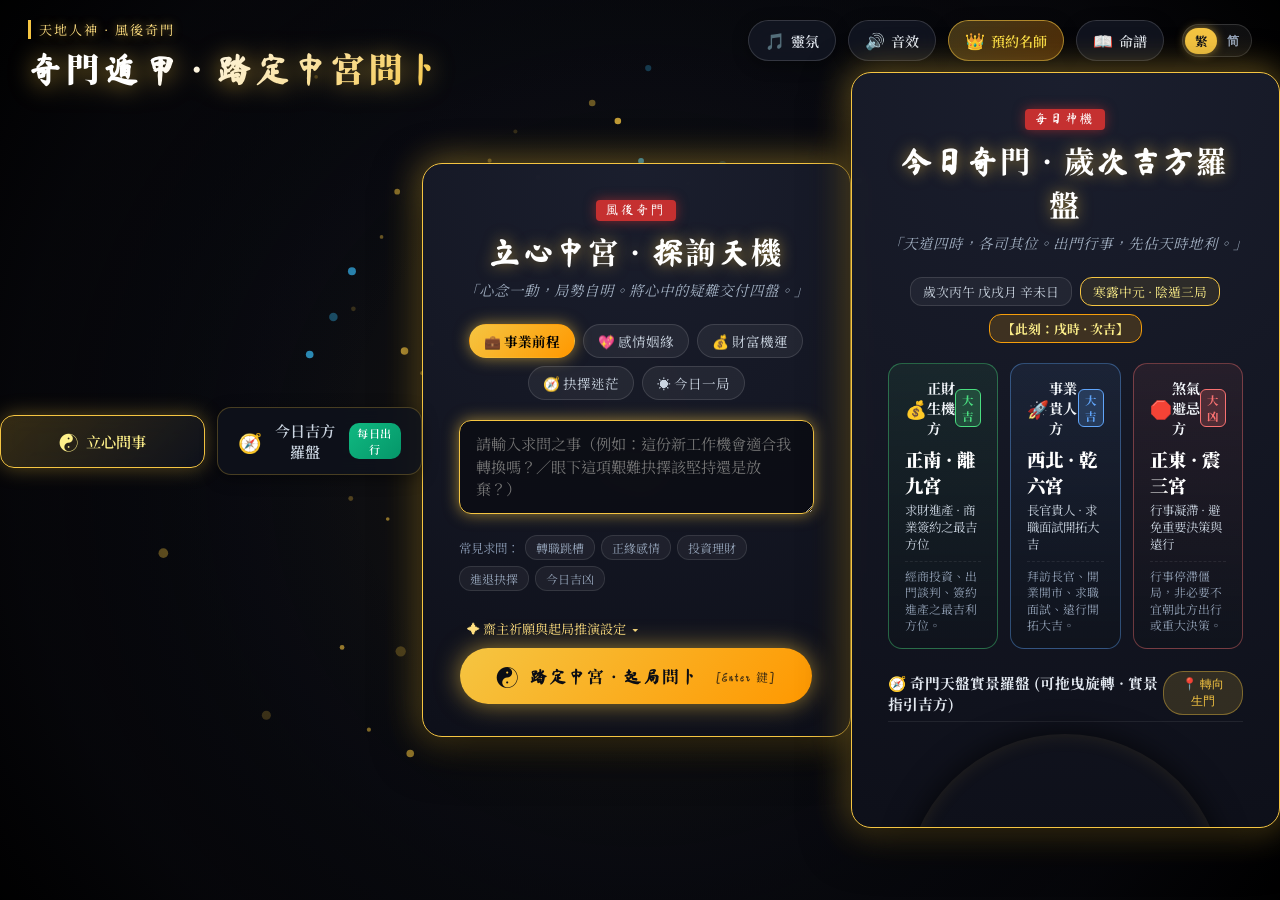
==== commit e820dbce: "feat(commercial): add interactive Luopan compass dial, historical doctrine matcher, 24h timeline sim" ====
--- a/index.html
+++ b/index.html
@@ -2,7 +2,12 @@
 <html lang="zh-TW">
 <head>
   <meta charset="UTF-8">
-  <meta name="viewport" content="width=device-width, initial-scale=1.0">
+  <meta name="viewport" content="width=device-width, initial-scale=1.0, maximum-scale=1.0, user-scalable=no">
+  <meta name="theme-color" content="#f5c542">
+  <meta name="apple-mobile-web-app-capable" content="yes">
+  <meta name="apple-mobile-web-app-status-bar-style" content="black-translucent">
+  <meta name="apple-mobile-web-app-title" content="風後奇門">
+  <link rel="manifest" href="manifest.json">
   <title>奇門遁甲 · 3D 神域起局占卜堂 | 風後奇門全息解盤</title>
   <link rel="stylesheet" href="style.css">
   <link rel="preconnect" href="https://fonts.googleapis.com">
@@ -46,6 +51,11 @@
         <span class="nav-icon" id="sound-icon">🔊</span>
         <span class="nav-text">音效</span>
       </button>
+      <!-- 👑 預約名師一對一詳解 (商業付費閉環入口) -->
+      <button class="top-nav-btn consult-btn" id="btn-open-consult" title="預約易學名師一對一詳解">
+        <span class="nav-icon">👑</span>
+        <span class="nav-text">預約名師</span>
+      </button>
       <!-- 問卜命譜抽屜按鈕 -->
       <button class="top-nav-btn" id="btn-history" title="查看過往問卜命譜">
         <span class="nav-icon">📖</span>
@@ -197,6 +207,20 @@
         </div>
       </div>
 
+      <!-- 互動式奇門天盤實景羅盤 (Interactive Circular Luopan Dial) -->
+      <div class="compass-section-title dial-title">
+        <span>🧭 奇門天盤實景羅盤 (可拖曳旋轉 · 實景指引吉方)</span>
+        <button class="btn-align-compass" id="btn-align-compass" title="自動對齊生門吉方">📍 轉向生門</button>
+      </div>
+      <div class="luopan-dial-wrapper">
+        <canvas id="daily-compass-dial" width="340" height="340"></canvas>
+        <div class="dial-center-info">
+          <div class="dci-needle-label">正財吉針</div>
+          <div class="dci-target-gate" id="dial-target-gate">生門 · 大吉</div>
+          <div class="dci-target-dir" id="dial-target-dir">正南 180°</div>
+        </div>
+      </div>
+
       <!-- 八方全息導航盤 -->
       <div class="compass-section-title">
         <span>☯ 八方落宮吉凶全息表 (點選探查 3D 靈氣)</span>
@@ -296,12 +320,14 @@
         </div>
       </div>
 
-      <!-- 八大深度解盤分頁選單 -->
+      <!-- 十大深度解盤分頁選單 -->
       <div class="reading-tabs">
         <button class="read-tab active" data-tab="analysis">四盤天機</button>
         <button class="read-tab" data-tab="blindspot">盲點癥結</button>
         <button class="read-tab" data-tab="hostguest">⚔️ 主客博弈</button>
         <button class="read-tab" data-tab="chart">九宮全盤</button>
+        <button class="read-tab" data-tab="doctrine">📜 千古兵法</button>
+        <button class="read-tab" data-tab="simulation">⏳ 運勢沙盤</button>
         <button class="read-tab" data-tab="timing">時序應期</button>
         <button class="read-tab" data-tab="strategy">破局之策</button>
         <button class="read-tab" data-tab="hexagram">易象神數</button>
@@ -404,7 +430,98 @@
         </div>
       </div>
 
-      <!-- 5. 時序應期 -->
+      <!-- 5. 📜 千古名戰奇門兵法對照 (Historical Military & Commercial Strategy) -->
+      <div class="tab-content" id="tab-doctrine">
+        <div class="doctrine-box">
+          <div class="doc-header">
+            <div class="doc-era-badge" id="doc-era">建安十三年 (西元208年) · 諸葛孔明 (武侯)</div>
+            <h3 class="doc-title" id="doc-title">諸葛孔明 · 赤壁奇門借東風局</h3>
+            <div class="doc-match-container">
+              <span class="doc-match-label">局象共鳴指數：</span>
+              <div class="doc-match-bar">
+                <div class="doc-match-fill" id="doc-match-fill" style="width: 94%;"></div>
+              </div>
+              <span class="doc-match-val" id="doc-match-val">94%</span>
+            </div>
+          </div>
+
+          <!-- 核心戰略八字箴言 -->
+          <div class="doc-motto-card">
+            <span class="dmi-icon">⚡</span>
+            <div class="dmi-text" id="doc-doctrine">順風借勢 · 四兩撥千斤</div>
+          </div>
+
+          <!-- 歷史典故 -->
+          <div class="doc-section">
+            <div class="doc-sec-title">🏛️ 歷史局象還原</div>
+            <p class="doc-sec-content" id="doc-history"></p>
+          </div>
+
+          <!-- 現代商戰博弈錦囊 -->
+          <div class="doc-section highlight">
+            <div class="doc-sec-title">💼 現代商戰／談判／職場實戰兵法</div>
+            <p class="doc-sec-content" id="doc-business"></p>
+          </div>
+
+          <!-- 兵法警策與軍令狀 -->
+          <div class="doc-caution-card">
+            <div class="dcc-title">🛡️ 兵法警策紅線</div>
+            <div class="dcc-text" id="doc-caution"></div>
+          </div>
+
+          <div class="doc-quote-card">
+            <span class="dqc-mark">“</span>
+            <span class="dqc-text" id="doc-quote"></span>
+            <span class="dqc-mark">”</span>
+          </div>
+        </div>
+      </div>
+
+      <!-- 6. ⏳ 運勢演化沙盤 (24小時流時盤推演模擬器) -->
+      <div class="tab-content" id="tab-simulation">
+        <div class="sim-container">
+          <div class="sim-header">
+            <div class="sim-golden-alert">
+              <span class="sga-icon">⏳</span>
+              <div class="sga-info">
+                <div class="sga-title">最佳破局行動窗口：<span id="sim-golden-shichen">未時 (13:00-15:00)</span></div>
+                <div class="sga-desc" id="sim-golden-desc">生門入兌宮 · 洽談財利事半功倍，主動出擊吉星高照！</div>
+              </div>
+            </div>
+          </div>
+
+          <!-- 時序推演刻度導航 -->
+          <div class="sim-nav-label">未來 24 小時時辰氣運輪動 (點選任意時辰切換詳解)：</div>
+          <div class="sim-hours-track" id="sim-hours-track">
+            <!-- 動態渲染 12 時辰按鈕 -->
+          </div>
+
+          <!-- 當前選定時辰全息詳解卡 -->
+          <div class="sim-detail-card" id="sim-detail-card">
+            <div class="sdc-header">
+              <span class="sdc-badge" id="sim-cur-level">大吉</span>
+              <h3 class="sdc-title" id="sim-cur-shichen">未時 (13:00 - 15:00)</h3>
+              <span class="sdc-score" id="sim-cur-score">氣場評分：96分</span>
+            </div>
+            <div class="sdc-grid">
+              <div class="sdc-item">
+                <span class="sdc-label">落入宮位：</span>
+                <span class="sdc-val" id="sim-cur-palace">兌七宮 (正西)</span>
+              </div>
+              <div class="sdc-item">
+                <span class="sdc-label">當值八門：</span>
+                <span class="sdc-val" id="sim-cur-gate">生門 (大吉)</span>
+              </div>
+            </div>
+            <div class="sdc-action-box">
+              <span class="sdc-action-title">🎯 該時辰最宜行動指南：</span>
+              <p class="sdc-action-text" id="sim-cur-action">進財簽約、大額交易洽談、搶佔商機，貴人高照宜主動出擊。</p>
+            </div>
+          </div>
+        </div>
+      </div>
+
+      <!-- 7. 時序應期 -->
       <div class="tab-content" id="tab-timing">
         <div class="timing-card">
           <p class="timing-intro" id="timing-desc"></p>
@@ -526,6 +643,16 @@
             <span class="cert-code" id="vip-cert-code">QM-FENGHOU-2026-X98</span>
           </div>
         </div>
+      </div>
+
+      <!-- 付費諮詢轉化卡片 (Commercial Conversion Banner) -->
+      <div class="consult-cta-banner">
+        <div class="ccb-content">
+          <div class="ccb-badge">👑 易學名師親授 · 深度定奪</div>
+          <div class="ccb-title">局勢重大、心有疑難？預約三十年商戰奇門導師一對一詳解</div>
+          <div class="ccb-sub">針對重大合約談判 · 團隊股權合祿 · 全年流月大運避坑 · 提供專屬奇門陣法佈局</div>
+        </div>
+        <button class="btn-book-consult-cta" id="btn-book-consult-cta">預約名師詳解</button>
       </div>
 
       <!-- 靈符金卡法相風格切換 -->
@@ -613,6 +740,164 @@
     </div>
   </div>
 
+  <!-- 易學名師尊享一對一推演預約 Modal (Commercial Master Consultation Modal) -->
+  <div class="consult-modal-overlay hidden" id="consult-modal">
+    <div class="consult-modal-card">
+      <button class="cm-close" id="btn-close-consult-modal">✕</button>
+      
+      <!-- 預約表單視圖 (View 1) -->
+      <div class="consult-view-form" id="consult-view-form">
+        <div class="cm-header">
+          <span class="cm-badge">👑 MASTERCLASS 1-ON-1</span>
+          <h2 class="cm-title">風後奇門 · 易學名師一對一推演預約</h2>
+          <p class="cm-sub">三元九運正統奇門真傳 · 三十載商戰決策智囊 · 100% 隱私保密協議</p>
+        </div>
+
+        <!-- 諮詢套餐選擇 -->
+        <div class="cm-section-title">選擇結緣方案：</div>
+        <div class="consult-tiers-grid">
+          <div class="consult-tier-card" data-tier="single" data-price="1280">
+            <div class="ctc-badge">單事精準</div>
+            <div class="ctc-name">單事深度推演</div>
+            <div class="ctc-price">NT$ 1,280 <span class="ctc-orig">NT$ 2,500</span></div>
+            <ul class="ctc-features">
+              <li>30分鐘專屬語音/線上深度詳批</li>
+              <li>針對單一投資/合約/感情困局</li>
+              <li>提供專屬奇門開運定製秘法符令</li>
+            </ul>
+          </div>
+
+          <div class="consult-tier-card active" data-tier="annual" data-price="3680">
+            <div class="ctc-popular-tag">最受歡迎 · 推薦</div>
+            <div class="ctc-badge">流年大運</div>
+            <div class="ctc-name">全年流年大運詳批</div>
+            <div class="ctc-price">NT$ 3,680 <span class="ctc-orig">NT$ 6,800</span></div>
+            <ul class="ctc-features">
+              <li>60分鐘一對一全面推演與答疑</li>
+              <li>十二個月流月事業財運全盤排定</li>
+              <li>貴人方位與全年三大避坑紅線</li>
+              <li>贈送風水生門吉方佈局指南</li>
+            </ul>
+          </div>
+
+          <div class="consult-tier-card" data-tier="business" data-price="9800">
+            <div class="ctc-badge">企業總裁</div>
+            <div class="ctc-name">企業玄空商戰局</div>
+            <div class="ctc-price">NT$ 9,800 <span class="ctc-orig">NT$ 18,000</span></div>
+            <ul class="ctc-features">
+              <li>90分鐘核心決策閉門沙盤推演</li>
+              <li>重大併購、股權合夥人奇門合祿</li>
+              <li>企業辦公風水生門吉位佈設規劃</li>
+              <li>三個月內重大決策三次緊急覆盤</li>
+            </ul>
+          </div>
+        </div>
+
+        <!-- 齋主預約資訊填寫表 -->
+        <div class="cm-section-title">齋主預約資料：</div>
+        <div class="consult-form-grid">
+          <div class="cfg-group">
+            <label for="consult-name">齋主尊姓大名</label>
+            <input type="text" id="consult-name" placeholder="例如：林玄同" value="">
+          </div>
+          <div class="cfg-group">
+            <label for="consult-phone">聯絡手機 / 通訊帳號</label>
+            <input type="text" id="consult-phone" placeholder="LINE ID 或手機號碼" value="">
+          </div>
+          <div class="cfg-group">
+            <label for="consult-time">期望預約時段</label>
+            <select id="consult-time">
+              <option value="tomorrow-morning">明日上午 10:00 - 11:30</option>
+              <option value="tomorrow-afternoon" selected>明日下午 14:30 - 16:00 (熱門)</option>
+              <option value="tomorrow-night">明日晚間 20:00 - 21:30</option>
+              <option value="weekend">本週末專屬黃金時段</option>
+            </select>
+          </div>
+          <div class="cfg-group full-width">
+            <label for="consult-notes">核心欲求破局之疑難事項簡述</label>
+            <input type="text" id="consult-notes" placeholder="簡述當前最需要名師指引之核心事項..." value="">
+          </div>
+        </div>
+
+        <!-- 結緣支付方式選擇 -->
+        <div class="cm-section-title">結緣護持方式：</div>
+        <div class="payment-methods-grid">
+          <label class="pay-method-item active">
+            <input type="radio" name="pay-method" value="linepay" checked>
+            <span class="pmi-icon">🟢</span>
+            <span class="pmi-text">LINE Pay</span>
+          </label>
+          <label class="pay-method-item">
+            <input type="radio" name="pay-method" value="applepay">
+            <span class="pmi-icon">🍎</span>
+            <span class="pmi-text">Apple Pay</span>
+          </label>
+          <label class="pay-method-item">
+            <input type="radio" name="pay-method" value="creditcard">
+            <span class="pmi-icon">💳</span>
+            <span class="pmi-text">信用卡</span>
+          </label>
+          <label class="pay-method-item">
+            <input type="radio" name="pay-method" value="wechat">
+            <span class="pmi-icon">💬</span>
+            <span class="pmi-text">微信支付</span>
+          </label>
+        </div>
+
+        <div class="cm-footer">
+          <div class="cm-total">
+            <span class="cmt-label">護持結緣金：</span>
+            <span class="cmt-amount" id="consult-total-price">NT$ 3,680</span>
+          </div>
+          <button class="btn-confirm-checkout" id="btn-confirm-checkout">
+            <span>🔒 安全支付並確認鎖定時段</span>
+          </button>
+        </div>
+      </div>
+
+      <!-- 預約成功欽奉令憑證視圖 (View 2) -->
+      <div class="consult-view-success hidden" id="consult-view-success">
+        <div class="cvs-header">
+          <div class="cvs-seal">風後欽奉</div>
+          <h2 class="cvs-title">已成功鎖定名師一對一專屬推演席位</h2>
+          <p class="cvs-sub">天地合氣 · 萬法通達 · 專屬名師秘卷已加密生成</p>
+        </div>
+        
+        <div class="cvs-ticket">
+          <div class="ticket-row">
+            <span class="tr-label">預約法號/姓名：</span>
+            <span class="tr-val" id="cvs-ticket-name">林玄同 信士</span>
+          </div>
+          <div class="ticket-row">
+            <span class="tr-label">選定方案：</span>
+            <span class="tr-val gold" id="cvs-ticket-tier">全年流年大運詳批</span>
+          </div>
+          <div class="ticket-row">
+            <span class="tr-label">預約會晤時段：</span>
+            <span class="tr-val highlight" id="cvs-ticket-time">明日下午 14:30 - 16:00</span>
+          </div>
+          <div class="ticket-row">
+            <span class="tr-label">欽奉防偽金鑰：</span>
+            <span class="tr-val mono" id="cvs-ticket-code">FH-MASTER-VIP-8896</span>
+          </div>
+          <div class="ticket-qr-box">
+            <div class="mock-qr">
+              <span class="qr-icon">☯</span>
+              <span class="qr-text">專屬加密金印憑證</span>
+            </div>
+            <div class="qr-notice">名師秘書將於 30 分鐘內透過通訊軟體與您確認線上研討室專屬連結與密碼。</div>
+          </div>
+        </div>
+
+        <div class="cvs-actions">
+          <button class="btn-calendar-add" id="btn-calendar-add">📅 加入 Google 日曆提醒</button>
+          <button class="btn-close-success" id="btn-close-success">完成返回法陣</button>
+        </div>
+      </div>
+
+    </div>
+  </div>
+
   <!-- 提示快顯 (Toast) -->
   <div class="toast" id="toast"></div>
 
--- a/style.css
+++ b/style.css
@@ -3200,6 +3200,944 @@
 }
 
 /* ========================================================
+   奇門天盤實景羅盤 (Interactive Circular Luopan Dial)
+   ======================================================== */
+.dial-title {
+  display: flex;
+  align-items: center;
+  justify-content: space-between;
+}
+
+.btn-align-compass {
+  background: rgba(245, 197, 66, 0.15);
+  border: 1px solid rgba(245, 197, 66, 0.4);
+  color: #f5c542;
+  font-size: 0.76rem;
+  padding: 4px 12px;
+  border-radius: 20px;
+  cursor: pointer;
+  transition: all 0.25s ease;
+}
+
+.btn-align-compass:hover {
+  background: rgba(245, 197, 66, 0.3);
+  box-shadow: 0 0 10px rgba(245, 197, 66, 0.3);
+}
+
+.luopan-dial-wrapper {
+  position: relative;
+  width: 100%;
+  max-width: 340px;
+  margin: 12px auto 20px;
+  display: flex;
+  flex-direction: column;
+  align-items: center;
+  justify-content: center;
+}
+
+#daily-compass-dial {
+  display: block;
+  width: 320px;
+  height: 320px;
+  cursor: grab;
+  border-radius: 50%;
+  box-shadow: 0 0 30px rgba(0, 0, 0, 0.7), inset 0 0 20px rgba(245, 197, 66, 0.1);
+  transition: filter 0.3s ease;
+}
+
+#daily-compass-dial:active {
+  cursor: grabbing;
+}
+
+.dial-center-info {
+  margin-top: 10px;
+  text-align: center;
+  background: rgba(15, 17, 23, 0.75);
+  border: 1px solid rgba(245, 197, 66, 0.3);
+  padding: 6px 16px;
+  border-radius: 20px;
+  display: flex;
+  align-items: center;
+  gap: 10px;
+  font-size: 0.8rem;
+}
+
+.dci-needle-label {
+  color: #94a3b8;
+  font-size: 0.75rem;
+}
+
+.dci-target-gate {
+  color: #4ade80;
+  font-weight: 700;
+}
+
+.dci-target-dir {
+  color: #f5c542;
+  font-weight: 700;
+}
+
+/* ========================================================
+   千古兵法分頁樣式 (Historical Military & Commercial Strategy)
+   ======================================================== */
+.doctrine-box {
+  display: flex;
+  flex-direction: column;
+  gap: 16px;
+  padding: 6px 2px;
+}
+
+.doc-header {
+  background: linear-gradient(135deg, rgba(30, 41, 59, 0.8), rgba(15, 23, 42, 0.95));
+  border: 1px solid rgba(245, 197, 66, 0.3);
+  border-radius: 12px;
+  padding: 16px;
+  position: relative;
+  overflow: hidden;
+}
+
+.doc-header::after {
+  content: "兵";
+  position: absolute;
+  right: 12px;
+  top: 50%;
+  transform: translateY(-50%);
+  font-family: "Noto Serif TC", serif;
+  font-size: 5rem;
+  font-weight: 900;
+  color: rgba(245, 197, 66, 0.05);
+  pointer-events: none;
+}
+
+.doc-era-badge {
+  display: inline-block;
+  font-size: 0.75rem;
+  color: #94a3b8;
+  letter-spacing: 0.05em;
+  margin-bottom: 6px;
+}
+
+.doc-title {
+  font-size: 1.25rem;
+  font-weight: 800;
+  color: #f5c542;
+  margin: 0 0 12px;
+  letter-spacing: 0.05em;
+}
+
+.doc-match-container {
+  display: flex;
+  align-items: center;
+  gap: 10px;
+}
+
+.doc-match-label {
+  font-size: 0.8rem;
+  color: #cbd5e1;
+}
+
+.doc-match-bar {
+  flex: 1;
+  height: 8px;
+  background: rgba(255, 255, 255, 0.1);
+  border-radius: 4px;
+  overflow: hidden;
+}
+
+.doc-match-fill {
+  height: 100%;
+  background: linear-gradient(90deg, #f59e0b, #eab308, #22c55e);
+  border-radius: 4px;
+  box-shadow: 0 0 10px rgba(34, 197, 94, 0.5);
+  transition: width 0.8s ease;
+}
+
+.doc-match-val {
+  font-size: 0.9rem;
+  font-weight: 800;
+  color: #4ade80;
+  min-width: 42px;
+  text-align: right;
+}
+
+.doc-motto-card {
+  display: flex;
+  align-items: center;
+  gap: 12px;
+  background: rgba(245, 197, 66, 0.08);
+  border-left: 4px solid #f5c542;
+  padding: 12px 16px;
+  border-radius: 0 8px 8px 0;
+}
+
+.dmi-icon {
+  font-size: 1.3rem;
+  color: #f5c542;
+}
+
+.dmi-text {
+  font-size: 1.05rem;
+  font-weight: 800;
+  color: #fff;
+  letter-spacing: 0.06em;
+}
+
+.doc-section {
+  background: rgba(15, 23, 42, 0.6);
+  border: 1px solid rgba(255, 255, 255, 0.08);
+  border-radius: 10px;
+  padding: 14px 16px;
+}
+
+.doc-section.highlight {
+  border-color: rgba(245, 197, 66, 0.35);
+  background: rgba(30, 41, 59, 0.7);
+}
+
+.doc-sec-title {
+  font-size: 0.88rem;
+  font-weight: 700;
+  color: #f5c542;
+  margin-bottom: 8px;
+}
+
+.doc-sec-content {
+  font-size: 0.86rem;
+  line-height: 1.7;
+  color: #cbd5e1;
+  margin: 0;
+}
+
+.doc-caution-card {
+  background: rgba(239, 68, 68, 0.08);
+  border: 1px solid rgba(239, 68, 68, 0.3);
+  border-radius: 10px;
+  padding: 12px 16px;
+}
+
+.dcc-title {
+  font-size: 0.85rem;
+  font-weight: 700;
+  color: #f87171;
+  margin-bottom: 6px;
+}
+
+.dcc-text {
+  font-size: 0.84rem;
+  line-height: 1.6;
+  color: #fca5a5;
+}
+
+.doc-quote-card {
+  text-align: center;
+  padding: 10px;
+  font-style: italic;
+  color: #94a3b8;
+  font-size: 0.85rem;
+}
+
+.dqc-mark {
+  color: #f5c542;
+  font-size: 1.1rem;
+  margin: 0 4px;
+}
+
+/* ========================================================
+   運勢演化沙盤分頁樣式 (24-Hour Timeline Simulator)
+   ======================================================== */
+.sim-container {
+  display: flex;
+  flex-direction: column;
+  gap: 16px;
+}
+
+.sim-golden-alert {
+  display: flex;
+  align-items: center;
+  gap: 12px;
+  background: linear-gradient(135deg, rgba(234, 179, 8, 0.15), rgba(15, 23, 42, 0.8));
+  border: 1px solid rgba(245, 197, 66, 0.4);
+  border-radius: 12px;
+  padding: 14px 16px;
+}
+
+.sga-icon {
+  font-size: 1.6rem;
+}
+
+.sga-title {
+  font-size: 0.95rem;
+  font-weight: 800;
+  color: #fff;
+}
+
+.sga-title span {
+  color: #f5c542;
+}
+
+.sga-desc {
+  font-size: 0.82rem;
+  color: #cbd5e1;
+  margin-top: 4px;
+}
+
+.sim-nav-label {
+  font-size: 0.82rem;
+  color: #94a3b8;
+}
+
+.sim-hours-track {
+  display: grid;
+  grid-template-columns: repeat(6, 1fr);
+  gap: 8px;
+}
+
+@media (max-width: 600px) {
+  .sim-hours-track {
+    grid-template-columns: repeat(4, 1fr);
+  }
+}
+
+.sim-hour-btn {
+  background: rgba(15, 23, 42, 0.7);
+  border: 1px solid rgba(255, 255, 255, 0.1);
+  color: #cbd5e1;
+  padding: 8px 6px;
+  border-radius: 8px;
+  font-size: 0.78rem;
+  cursor: pointer;
+  display: flex;
+  flex-direction: column;
+  align-items: center;
+  gap: 4px;
+  transition: all 0.2s ease;
+}
+
+.sim-hour-btn:hover {
+  border-color: rgba(245, 197, 66, 0.4);
+  color: #fff;
+}
+
+.sim-hour-btn.active {
+  background: rgba(245, 197, 66, 0.2);
+  border-color: #f5c542;
+  color: #f5c542;
+  box-shadow: 0 0 10px rgba(245, 197, 66, 0.25);
+}
+
+.sim-hour-btn.golden {
+  border-color: #22c55e;
+}
+
+.sim-hour-btn.golden::after {
+  content: "★吉";
+  font-size: 0.65rem;
+  color: #22c55e;
+}
+
+.sim-detail-card {
+  background: rgba(30, 41, 59, 0.8);
+  border: 1px solid rgba(245, 197, 66, 0.3);
+  border-radius: 12px;
+  padding: 16px;
+}
+
+.sdc-header {
+  display: flex;
+  align-items: center;
+  justify-content: space-between;
+  margin-bottom: 12px;
+  border-bottom: 1px solid rgba(255, 255, 255, 0.08);
+  padding-bottom: 10px;
+}
+
+.sdc-badge {
+  font-size: 0.76rem;
+  font-weight: 700;
+  padding: 3px 10px;
+  border-radius: 12px;
+  background: rgba(34, 197, 94, 0.2);
+  color: #4ade80;
+  border: 1px solid rgba(34, 197, 94, 0.4);
+}
+
+.sdc-title {
+  margin: 0;
+  font-size: 1.1rem;
+  color: #fff;
+  font-weight: 800;
+}
+
+.sdc-score {
+  font-size: 0.8rem;
+  color: #f5c542;
+  font-weight: 700;
+}
+
+.sdc-grid {
+  display: grid;
+  grid-template-columns: 1fr 1fr;
+  gap: 12px;
+  margin-bottom: 14px;
+}
+
+.sdc-item {
+  background: rgba(15, 23, 42, 0.6);
+  padding: 10px 12px;
+  border-radius: 8px;
+  display: flex;
+  flex-direction: column;
+  gap: 4px;
+}
+
+.sdc-label {
+  font-size: 0.75rem;
+  color: #94a3b8;
+}
+
+.sdc-val {
+  font-size: 0.9rem;
+  font-weight: 700;
+  color: #fff;
+}
+
+.sdc-action-box {
+  background: rgba(245, 197, 66, 0.08);
+  border-left: 3px solid #f5c542;
+  padding: 10px 14px;
+  border-radius: 0 6px 6px 0;
+}
+
+.sdc-action-title {
+  display: block;
+  font-size: 0.8rem;
+  font-weight: 700;
+  color: #f5c542;
+  margin-bottom: 4px;
+}
+
+.sdc-action-text {
+  font-size: 0.84rem;
+  line-height: 1.6;
+  color: #e2e8f0;
+  margin: 0;
+}
+
+/* ========================================================
+   商業付費轉化橫幅與預約 Modal (Commercial Consultation)
+   ======================================================== */
+.top-nav-btn.consult-btn {
+  background: linear-gradient(135deg, rgba(245, 197, 66, 0.25), rgba(217, 119, 6, 0.35));
+  border-color: rgba(245, 197, 66, 0.6);
+  color: #fde047;
+}
+
+.top-nav-btn.consult-btn:hover {
+  background: linear-gradient(135deg, rgba(245, 197, 66, 0.4), rgba(217, 119, 6, 0.5));
+  box-shadow: 0 0 12px rgba(245, 197, 66, 0.4);
+}
+
+.consult-cta-banner {
+  background: linear-gradient(135deg, rgba(245, 197, 66, 0.12), rgba(15, 23, 42, 0.95));
+  border: 1px solid rgba(245, 197, 66, 0.4);
+  border-radius: 12px;
+  padding: 16px 20px;
+  margin: 16px 0 10px;
+  display: flex;
+  align-items: center;
+  justify-content: space-between;
+  gap: 16px;
+}
+
+@media (max-width: 720px) {
+  .consult-cta-banner {
+    flex-direction: column;
+    text-align: center;
+  }
+}
+
+.ccb-badge {
+  font-size: 0.72rem;
+  font-weight: 800;
+  color: #f5c542;
+  letter-spacing: 0.08em;
+  margin-bottom: 4px;
+}
+
+.ccb-title {
+  font-size: 0.95rem;
+  font-weight: 800;
+  color: #fff;
+  margin-bottom: 4px;
+}
+
+.ccb-sub {
+  font-size: 0.78rem;
+  color: #94a3b8;
+}
+
+.btn-book-consult-cta {
+  background: linear-gradient(135deg, #f5c542, #d97706);
+  color: #0f172a;
+  font-weight: 800;
+  font-size: 0.88rem;
+  border: none;
+  padding: 10px 22px;
+  border-radius: 24px;
+  cursor: pointer;
+  white-space: nowrap;
+  box-shadow: 0 4px 15px rgba(245, 197, 66, 0.35);
+  transition: all 0.25s ease;
+}
+
+.btn-book-consult-cta:hover {
+  transform: translateY(-2px);
+  box-shadow: 0 6px 20px rgba(245, 197, 66, 0.5);
+}
+
+/* Modal Overlay & Card */
+.consult-modal-overlay {
+  position: fixed;
+  inset: 0;
+  background: rgba(0, 0, 0, 0.85);
+  backdrop-filter: blur(8px);
+  z-index: 210;
+  display: flex;
+  align-items: center;
+  justify-content: center;
+  padding: 16px;
+  transition: opacity 0.3s ease;
+}
+
+.consult-modal-overlay.hidden {
+  opacity: 0;
+  pointer-events: none;
+  visibility: hidden;
+}
+
+.consult-view-form.hidden,
+.consult-view-success.hidden {
+  display: none !important;
+}
+
+.consult-modal-card {
+  position: relative;
+  width: 100%;
+  max-width: 820px;
+  max-height: 90vh;
+  overflow-y: auto;
+  background: #0f172a;
+  border: 1px solid rgba(245, 197, 66, 0.5);
+  border-radius: 16px;
+  padding: 24px 28px;
+  box-shadow: 0 0 40px rgba(0, 0, 0, 0.9), 0 0 20px rgba(245, 197, 66, 0.15);
+}
+
+.cm-close {
+  position: absolute;
+  top: 16px;
+  right: 18px;
+  background: transparent;
+  border: none;
+  color: #94a3b8;
+  font-size: 1.25rem;
+  cursor: pointer;
+  transition: color 0.2s ease;
+}
+
+.cm-close:hover {
+  color: #fff;
+}
+
+.cm-header {
+  text-align: center;
+  margin-bottom: 20px;
+}
+
+.cm-badge {
+  font-size: 0.72rem;
+  font-weight: 800;
+  letter-spacing: 0.1em;
+  color: #f5c542;
+  border: 1px solid rgba(245, 197, 66, 0.4);
+  padding: 2px 10px;
+  border-radius: 12px;
+}
+
+.cm-title {
+  font-size: 1.4rem;
+  font-weight: 800;
+  color: #fff;
+  margin: 8px 0 4px;
+}
+
+.cm-sub {
+  font-size: 0.82rem;
+  color: #94a3b8;
+  margin: 0;
+}
+
+.cm-section-title {
+  font-size: 0.85rem;
+  font-weight: 700;
+  color: #f5c542;
+  margin: 16px 0 10px;
+}
+
+.consult-tiers-grid {
+  display: grid;
+  grid-template-columns: repeat(3, 1fr);
+  gap: 12px;
+}
+
+@media (max-width: 768px) {
+  .consult-tiers-grid {
+    grid-template-columns: 1fr;
+  }
+}
+
+.consult-tier-card {
+  position: relative;
+  background: rgba(30, 41, 59, 0.6);
+  border: 1px solid rgba(255, 255, 255, 0.1);
+  border-radius: 12px;
+  padding: 16px 14px;
+  cursor: pointer;
+  transition: all 0.25s ease;
+  display: flex;
+  flex-direction: column;
+}
+
+.consult-tier-card:hover {
+  border-color: rgba(245, 197, 66, 0.5);
+  background: rgba(30, 41, 59, 0.85);
+}
+
+.consult-tier-card.active {
+  border-color: #f5c542;
+  background: rgba(245, 197, 66, 0.08);
+  box-shadow: 0 0 15px rgba(245, 197, 66, 0.2);
+}
+
+.ctc-popular-tag {
+  position: absolute;
+  top: -10px;
+  left: 50%;
+  transform: translateX(-50%);
+  background: #f59e0b;
+  color: #0f172a;
+  font-size: 0.68rem;
+  font-weight: 800;
+  padding: 2px 8px;
+  border-radius: 10px;
+  white-space: nowrap;
+}
+
+.ctc-badge {
+  font-size: 0.72rem;
+  color: #94a3b8;
+}
+
+.ctc-name {
+  font-size: 0.96rem;
+  font-weight: 800;
+  color: #fff;
+  margin: 4px 0 8px;
+}
+
+.ctc-price {
+  font-size: 1.15rem;
+  font-weight: 800;
+  color: #f5c542;
+  margin-bottom: 12px;
+}
+
+.ctc-orig {
+  font-size: 0.75rem;
+  color: #64748b;
+  text-decoration: line-through;
+  margin-left: 4px;
+}
+
+.ctc-features {
+  list-style: none;
+  padding: 0;
+  margin: 0;
+  display: flex;
+  flex-direction: column;
+  gap: 6px;
+  font-size: 0.76rem;
+  color: #cbd5e1;
+}
+
+.ctc-features li::before {
+  content: "✓ ";
+  color: #4ade80;
+  font-weight: 700;
+}
+
+.consult-form-grid {
+  display: grid;
+  grid-template-columns: 1fr 1fr;
+  gap: 12px;
+}
+
+@media (max-width: 600px) {
+  .consult-form-grid {
+    grid-template-columns: 1fr;
+  }
+}
+
+.cfg-group {
+  display: flex;
+  flex-direction: column;
+  gap: 6px;
+}
+
+.cfg-group.full-width {
+  grid-column: 1 / -1;
+}
+
+.cfg-group label {
+  font-size: 0.78rem;
+  color: #94a3b8;
+}
+
+.cfg-group input,
+.cfg-group select {
+  background: rgba(15, 23, 42, 0.8);
+  border: 1px solid rgba(255, 255, 255, 0.15);
+  color: #fff;
+  padding: 8px 12px;
+  border-radius: 8px;
+  font-size: 0.85rem;
+  outline: none;
+  transition: border-color 0.2s ease;
+}
+
+.cfg-group input:focus,
+.cfg-group select:focus {
+  border-color: #f5c542;
+}
+
+.payment-methods-grid {
+  display: grid;
+  grid-template-columns: repeat(4, 1fr);
+  gap: 10px;
+}
+
+@media (max-width: 600px) {
+  .payment-methods-grid {
+    grid-template-columns: repeat(2, 1fr);
+  }
+}
+
+.pay-method-item {
+  display: flex;
+  align-items: center;
+  gap: 8px;
+  background: rgba(30, 41, 59, 0.6);
+  border: 1px solid rgba(255, 255, 255, 0.1);
+  padding: 8px 12px;
+  border-radius: 8px;
+  cursor: pointer;
+  transition: all 0.2s ease;
+}
+
+.pay-method-item.active {
+  border-color: #f5c542;
+  background: rgba(245, 197, 66, 0.1);
+}
+
+.pmi-text {
+  font-size: 0.8rem;
+  color: #fff;
+  font-weight: 600;
+}
+
+.cm-footer {
+  margin-top: 20px;
+  display: flex;
+  align-items: center;
+  justify-content: space-between;
+  border-top: 1px solid rgba(255, 255, 255, 0.1);
+  padding-top: 16px;
+}
+
+@media (max-width: 600px) {
+  .cm-footer {
+    flex-direction: column;
+    gap: 12px;
+  }
+}
+
+.cmt-label {
+  font-size: 0.82rem;
+  color: #94a3b8;
+}
+
+.cmt-amount {
+  font-size: 1.3rem;
+  font-weight: 800;
+  color: #f5c542;
+  margin-left: 6px;
+}
+
+.btn-confirm-checkout {
+  background: linear-gradient(135deg, #f5c542, #d97706);
+  border: none;
+  color: #0f172a;
+  font-size: 0.95rem;
+  font-weight: 800;
+  padding: 12px 28px;
+  border-radius: 24px;
+  cursor: pointer;
+  box-shadow: 0 4px 15px rgba(245, 197, 66, 0.4);
+  transition: all 0.25s ease;
+}
+
+.btn-confirm-checkout:hover {
+  transform: translateY(-2px);
+  box-shadow: 0 6px 20px rgba(245, 197, 66, 0.6);
+}
+
+/* Success View */
+.consult-view-success {
+  text-align: center;
+  padding: 10px 0;
+}
+
+.cvs-seal {
+  display: inline-block;
+  background: #991b1b;
+  color: #fff;
+  font-size: 0.82rem;
+  font-weight: 800;
+  padding: 4px 14px;
+  border-radius: 4px;
+  letter-spacing: 0.1em;
+  margin-bottom: 8px;
+}
+
+.cvs-title {
+  font-size: 1.3rem;
+  font-weight: 800;
+  color: #4ade80;
+  margin: 0 0 6px;
+}
+
+.cvs-sub {
+  font-size: 0.82rem;
+  color: #94a3b8;
+  margin: 0 0 20px;
+}
+
+.cvs-ticket {
+  background: rgba(30, 41, 59, 0.8);
+  border: 1px dashed rgba(245, 197, 66, 0.4);
+  border-radius: 12px;
+  padding: 20px;
+  max-width: 480px;
+  margin: 0 auto 20px;
+  text-align: left;
+}
+
+.ticket-row {
+  display: flex;
+  justify-content: space-between;
+  margin-bottom: 10px;
+  font-size: 0.84rem;
+}
+
+.tr-label {
+  color: #94a3b8;
+}
+
+.tr-val {
+  color: #fff;
+  font-weight: 700;
+}
+
+.tr-val.gold {
+  color: #f5c542;
+}
+
+.tr-val.highlight {
+  color: #60a5fa;
+}
+
+.tr-val.mono {
+  font-family: monospace;
+  letter-spacing: 0.08em;
+  color: #4ade80;
+}
+
+.ticket-qr-box {
+  margin-top: 14px;
+  padding-top: 14px;
+  border-top: 1px dashed rgba(255, 255, 255, 0.1);
+  display: flex;
+  flex-direction: column;
+  align-items: center;
+  gap: 8px;
+}
+
+.mock-qr {
+  width: 90px;
+  height: 90px;
+  background: #fff;
+  border-radius: 8px;
+  display: flex;
+  flex-direction: column;
+  align-items: center;
+  justify-content: center;
+  color: #0f172a;
+}
+
+.qr-icon {
+  font-size: 2.2rem;
+}
+
+.qr-text {
+  font-size: 0.55rem;
+  font-weight: 700;
+}
+
+.qr-notice {
+  font-size: 0.74rem;
+  color: #94a3b8;
+  text-align: center;
+  line-height: 1.5;
+}
+
+.cvs-actions {
+  display: flex;
+  justify-content: center;
+  gap: 12px;
+}
+
+.btn-calendar-add {
+  background: rgba(245, 197, 66, 0.2);
+  border: 1px solid #f5c542;
+  color: #f5c542;
+  padding: 8px 18px;
+  border-radius: 20px;
+  cursor: pointer;
+  font-weight: 700;
+  font-size: 0.84rem;
+}
+
+.btn-close-success {
+  background: rgba(255, 255, 255, 0.1);
+  border: 1px solid rgba(255, 255, 255, 0.2);
+  color: #fff;
+  padding: 8px 18px;
+  border-radius: 20px;
+  cursor: pointer;
+  font-size: 0.84rem;
+}
+
+/* ========================================================
    列印與 PDF 匯出專用樣式 (@media print)
    ======================================================== */
 @media print {
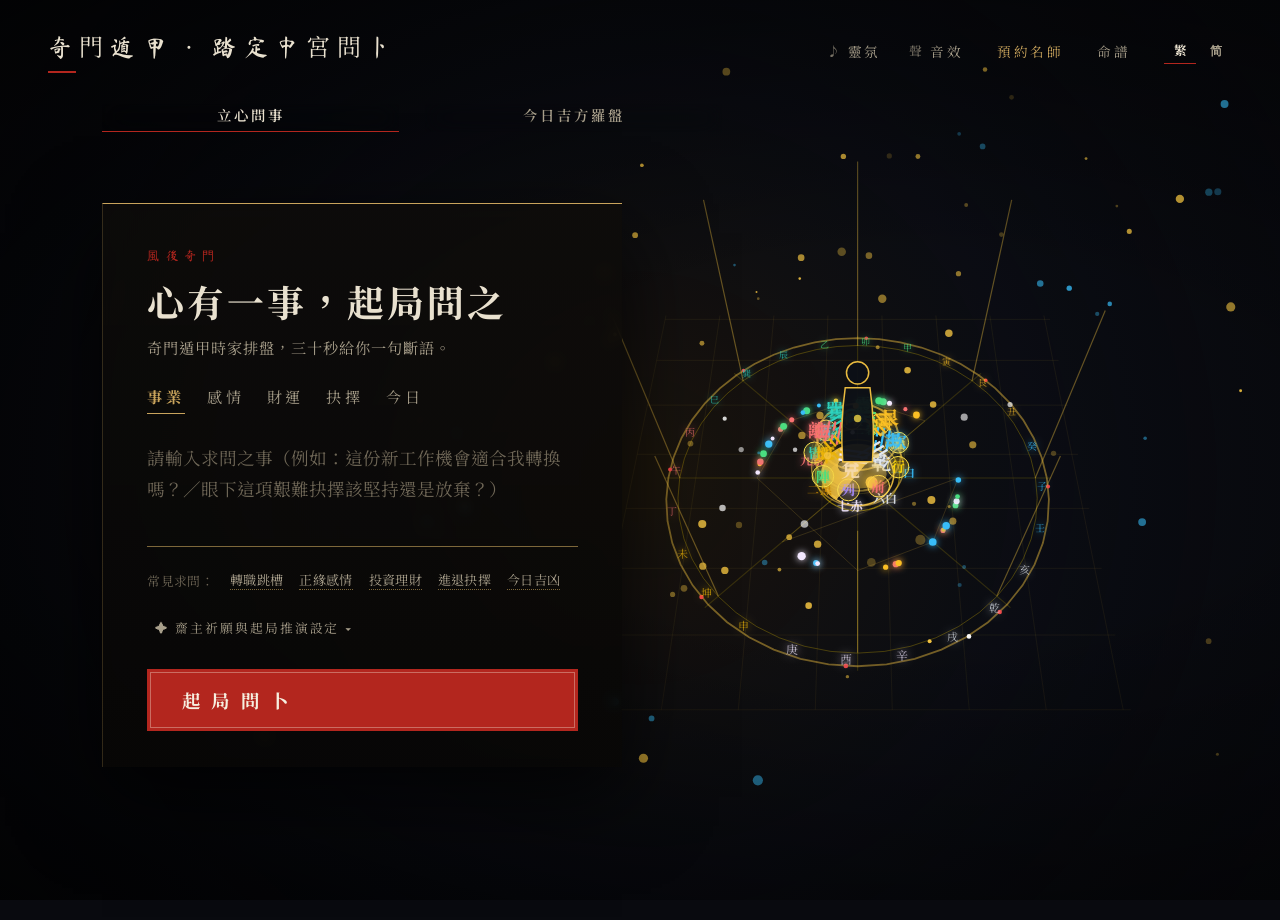
==== commit 8a132584: "design: editorial ink/vermilion redesign, remove emoji and glow, idle 3D array preview, left-aligned" ====
--- a/index.html
+++ b/index.html
@@ -10,6 +10,7 @@
   <link rel="manifest" href="manifest.json">
   <title>奇門遁甲 · 3D 神域起局占卜堂 | 風後奇門全息解盤</title>
   <link rel="stylesheet" href="style.css">
+  <link rel="stylesheet" href="theme-v2.css">
   <link rel="preconnect" href="https://fonts.googleapis.com">
   <link rel="preconnect" href="https://fonts.gstatic.com" crossorigin>
   <link href="https://fonts.googleapis.com/css2?family=Noto+Serif+TC:wght@400;600;700;900&family=Ma+Shan+Zheng&display=swap" rel="stylesheet">
@@ -34,31 +35,31 @@
     <div class="top-actions">
       <!-- 重新問卜按鈕 (解盤後可點擊呼出) -->
       <button class="top-nav-btn hidden" id="btn-reask-top" title="立心問卜求策">
-        <span class="nav-icon">📜</span>
+        <span class="nav-icon"></span>
         <span class="nav-text">再問一局</span>
       </button>
       <button class="top-nav-btn hidden" id="btn-toggle-result-top" title="檢視解盤結果">
-        <span class="nav-icon">👁️</span>
+        <span class="nav-icon"></span>
         <span class="nav-text">查看解盤</span>
       </button>
       <!-- 靈氛梵音切換 -->
       <button class="top-nav-btn" id="btn-ambient" title="切換道門靈氛梵音">
-        <span class="nav-icon" id="ambient-icon">🎵</span>
+        <span class="nav-icon" id="ambient-icon">♪</span>
         <span class="nav-text">靈氛</span>
       </button>
       <!-- 道術音效開關 -->
       <button class="top-nav-btn" id="btn-sound" title="切換道術音效開關">
-        <span class="nav-icon" id="sound-icon">🔊</span>
+        <span class="nav-icon" id="sound-icon">聲</span>
         <span class="nav-text">音效</span>
       </button>
-      <!-- 👑 預約名師一對一詳解 (商業付費閉環入口) -->
+      <!-- 預約名師一對一詳解 (商業付費閉環入口) -->
       <button class="top-nav-btn consult-btn" id="btn-open-consult" title="預約易學名師一對一詳解">
-        <span class="nav-icon">👑</span>
+        <span class="nav-icon"></span>
         <span class="nav-text">預約名師</span>
       </button>
       <!-- 問卜命譜抽屜按鈕 -->
       <button class="top-nav-btn" id="btn-history" title="查看過往問卜命譜">
-        <span class="nav-icon">📖</span>
+        <span class="nav-icon"></span>
         <span class="nav-text">命譜</span>
       </button>
       <!-- 語系切換 (正體/簡體) -->
@@ -74,13 +75,13 @@
     <!-- 頂部功能模式切換 (立心問事 VS 今日吉方羅盤) -->
     <div class="mode-switcher-bar">
       <button class="mode-switch-btn active" id="btn-mode-divine">
-        <span class="ms-icon">☯</span>
+        
         <span class="ms-title">立心問事</span>
       </button>
       <button class="mode-switch-btn" id="btn-mode-compass">
-        <span class="ms-icon">🧭</span>
+        
         <span class="ms-title">今日吉方羅盤</span>
-        <span class="ms-badge">每日出行</span>
+        
       </button>
     </div>
 
@@ -88,17 +89,17 @@
     <div class="inquiry-card" id="inquiry-card">
       <div class="inquiry-header">
         <div class="dao-seal">風後奇門</div>
-        <h2 class="inquiry-title">立心中宮 · 探詢天機</h2>
-        <p class="inquiry-subtitle">「心念一動，局勢自明。將心中的疑難交付四盤。」</p>
+        <h2 class="inquiry-title">心有一事，起局問之</h2>
+        <p class="inquiry-subtitle">奇門遁甲時家排盤，三十秒給你一句斷語。</p>
       </div>
 
       <!-- 分類選擇標籤 -->
       <div class="category-tabs" id="category-tabs">
-        <button class="cat-tab active" data-cat="career">💼 事業前程</button>
-        <button class="cat-tab" data-cat="love">💖 感情姻緣</button>
-        <button class="cat-tab" data-cat="wealth">💰 財富機運</button>
-        <button class="cat-tab" data-cat="decision">🧭 抉擇迷茫</button>
-        <button class="cat-tab" data-cat="daily">☀️ 今日一局</button>
+        <button class="cat-tab active" data-cat="career">事業</button>
+        <button class="cat-tab" data-cat="love">感情</button>
+        <button class="cat-tab" data-cat="wealth">財運</button>
+        <button class="cat-tab" data-cat="decision">抉擇</button>
+        <button class="cat-tab" data-cat="daily">今日</button>
       </div>
 
       <!-- 輸入具體問題 -->
@@ -139,7 +140,7 @@
               <label>起局模式：</label>
               <select id="select-divine-mode">
                 <option value="time">⏰ 時空天時正局 (即時干支)</option>
-                <option value="intuition">🔮 心念感應靈動局 (感應數)</option>
+                <option value="intuition">心念感應靈動局 (感應數)</option>
               </select>
             </div>
           </div>
@@ -149,9 +150,9 @@
       <!-- 核心觸發按鈕：踏定中宮 · 起局問卜 -->
       <div class="inquiry-actions">
         <button class="cast-btn" id="btn-cast-fortune">
-          <span class="cast-icon">☯</span>
-          <span class="cast-text">踏定中宮 · 起局問卜</span>
-          <span class="cast-hotkey">[Enter 鍵]</span>
+          
+          <span class="cast-text">起局問卜</span>
+          
         </button>
       </div>
     </div>
@@ -175,7 +176,7 @@
       <div class="focal-directions-grid">
         <div class="focal-dir-card wealth" id="fdc-wealth">
           <div class="fdc-header">
-            <span class="fdc-icon">💰</span>
+            <span class="fdc-icon"></span>
             <span class="fdc-title">正財生機方</span>
             <span class="fdc-rating badge-gold" id="dc-wealth-rating">大吉</span>
           </div>
@@ -186,7 +187,7 @@
 
         <div class="focal-dir-card career" id="fdc-career">
           <div class="fdc-header">
-            <span class="fdc-icon">🚀</span>
+            <span class="fdc-icon"></span>
             <span class="fdc-title">事業貴人方</span>
             <span class="fdc-rating badge-blue" id="dc-career-rating">大吉</span>
           </div>
@@ -197,7 +198,7 @@
 
         <div class="focal-dir-card caution" id="fdc-caution">
           <div class="fdc-header">
-            <span class="fdc-icon">🛑</span>
+            <span class="fdc-icon"></span>
             <span class="fdc-title">煞氣避忌方</span>
             <span class="fdc-rating badge-red" id="dc-caution-rating">大凶</span>
           </div>
@@ -209,8 +210,8 @@
 
       <!-- 互動式奇門天盤實景羅盤 (Interactive Circular Luopan Dial) -->
       <div class="compass-section-title dial-title">
-        <span>🧭 奇門天盤實景羅盤 (可拖曳旋轉 · 實景指引吉方)</span>
-        <button class="btn-align-compass" id="btn-align-compass" title="自動對齊生門吉方">📍 轉向生門</button>
+        <span>奇門天盤實景羅盤 (可拖曳旋轉 · 實景指引吉方)</span>
+        <button class="btn-align-compass" id="btn-align-compass" title="自動對齊生門吉方">轉向生門</button>
       </div>
       <div class="luopan-dial-wrapper">
         <canvas id="daily-compass-dial" width="340" height="340"></canvas>
@@ -243,7 +244,7 @@
 
       <!-- 未來七日開運吉辰曆 (7-Day Golden Windows Planner) -->
       <div class="compass-section-title golden-title">
-        <span>📅 未來七日重大專案開運吉辰曆</span>
+        <span>未來七日重大專案開運吉辰曆</span>
       </div>
       <div class="weekly-days-nav" id="weekly-days-nav">
         <!-- 動態渲染 7 天藥丸按鈕 -->
@@ -255,7 +256,7 @@
       <!-- 羅盤操作底欄 -->
       <div class="compass-actions">
         <button class="compass-btn-gold" id="btn-download-compass-card">
-          <span>📥 下載今日吉方出行壁紙</span>
+          <span>下載今日吉方出行壁紙</span>
         </button>
         <button class="compass-btn-outline" id="btn-compass-to-divine">
           <span>☯ 轉往立心占事起局</span>
@@ -324,32 +325,32 @@
       <div class="reading-tabs">
         <button class="read-tab active" data-tab="analysis">四盤天機</button>
         <button class="read-tab" data-tab="blindspot">盲點癥結</button>
-        <button class="read-tab" data-tab="hostguest">⚔️ 主客博弈</button>
+        <button class="read-tab" data-tab="hostguest">主客博弈</button>
         <button class="read-tab" data-tab="chart">九宮全盤</button>
-        <button class="read-tab" data-tab="doctrine">📜 千古兵法</button>
-        <button class="read-tab" data-tab="simulation">⏳ 運勢沙盤</button>
+        <button class="read-tab" data-tab="doctrine">千古兵法</button>
+        <button class="read-tab" data-tab="simulation">運勢沙盤</button>
         <button class="read-tab" data-tab="timing">時序應期</button>
         <button class="read-tab" data-tab="strategy">破局之策</button>
         <button class="read-tab" data-tab="hexagram">易象神數</button>
-        <button class="read-tab vip-tab" data-tab="vip">👑 尊享錦囊</button>
+        <button class="read-tab vip-tab" data-tab="vip">尊享錦囊</button>
       </div>
 
       <!-- 1. 四盤天機 -->
       <div class="tab-content active" id="tab-analysis">
         <div class="analysis-item">
-          <div class="item-title">⚡ 天時大勢 (九星環境)</div>
+          <div class="item-title">天時大勢 (九星環境)</div>
           <p id="res-tian"></p>
         </div>
         <div class="analysis-item">
-          <div class="item-title">⛰️ 地利基石 (八卦落宮)</div>
+          <div class="item-title">地利基石 (八卦落宮)</div>
           <p id="res-di"></p>
         </div>
         <div class="analysis-item">
-          <div class="item-title">🤝 人和行止 (八門人事)</div>
+          <div class="item-title">人和行止 (八門人事)</div>
           <p id="res-ren"></p>
         </div>
         <div class="analysis-item">
-          <div class="item-title">✨ 神助感應 (八神潛能)</div>
+          <div class="item-title">神助感應 (八神潛能)</div>
           <p id="res-shen"></p>
         </div>
       </div>
@@ -358,21 +359,21 @@
       <div class="tab-content" id="tab-blindspot">
         <div class="insight-box">
           <div class="insight-row">
-            <div class="insight-label">🔍 潛在心結根源：</div>
+            <div class="insight-label">潛在心結根源：</div>
             <div class="insight-val" id="blind-root"></div>
           </div>
           <div class="insight-row">
-            <div class="insight-label">👥 博弈方/環境心態：</div>
+            <div class="insight-label">博弈方/環境心態：</div>
             <div class="insight-val" id="blind-counter"></div>
           </div>
           <div class="insight-row highlight-box">
-            <div class="insight-label">💡 破執覺醒提示：</div>
+            <div class="insight-label">破執覺醒提示：</div>
             <div class="insight-val" id="blind-awakening"></div>
           </div>
         </div>
       </div>
 
-      <!-- 3. ⚔️ 主客博弈之道 (Host vs Guest Combat Engine) -->
+      <!-- 3. 主客博弈之道 (Host vs Guest Combat Engine) -->
       <div class="tab-content" id="tab-hostguest">
         <div class="hostguest-box">
           <div class="hg-header">
@@ -384,8 +385,8 @@
           <!-- 主客力量天秤對比 -->
           <div class="hg-meter-container">
             <div class="hg-meter-labels">
-              <span class="hg-label-guest">⚔️ 攻方 / 乙方 / 發起者 (<span id="hg-guest-score">65%</span>)</span>
-              <span class="hg-label-host">🛡️ 守方 / 甲方 / 迎候者 (<span id="hg-host-score">35%</span>)</span>
+              <span class="hg-label-guest">攻方 / 乙方 / 發起者 (<span id="hg-guest-score">65%</span>)</span>
+              <span class="hg-label-host">守方 / 甲方 / 迎候者 (<span id="hg-host-score">35%</span>)</span>
             </div>
             <div class="hg-meter-bar">
               <div class="hg-meter-fill" id="hg-meter-fill" style="width: 65%;"></div>
@@ -394,25 +395,25 @@
 
           <!-- 星宮生剋與主客形勢 -->
           <div class="hg-relation-box">
-            <span class="hgr-title">⚖️ 星宮氣場互應：</span>
+            <span class="hgr-title">⚖星宮氣場互應：</span>
             <span class="hgr-text" id="hg-relation">主生客（主方付出，客方獲益匪淺）</span>
           </div>
 
           <!-- 雙重角色的致勝兵法 -->
           <div class="hg-cards-grid">
             <div class="hg-card guest-card">
-              <div class="hgc-title">⚔️ 若您為攻方（提案者／主動發起）：</div>
+              <div class="hgc-title">若您為攻方（提案者／主動發起）：</div>
               <div class="hgc-content" id="hg-guest-advice">積極主動出擊約見對手，直接亮出殺手級價值與限時方案，一鼓作氣敲定合約。</div>
             </div>
             <div class="hg-card host-card">
-              <div class="hgc-title">🛡️ 若您為守方（評估者／被邀約迎候）：</div>
+              <div class="hgc-title">若您為守方（評估者／被邀約迎候）：</div>
               <div class="hgc-content" id="hg-host-advice">當前守勢較為吃力，切莫頑固死守僵局，適度在次要條款放寬空間，換取核心利益落地。</div>
             </div>
           </div>
 
           <!-- 談判與投資秘法錦囊 -->
           <div class="hg-gimmick-box">
-            <div class="hgg-icon">💡</div>
+            <div class="hgg-icon"></div>
             <div class="hgg-text" id="hg-gimmick">談判商戰：凡涉及利潤分配，陽時簽約宜爭取前置分潤；陰時簽約宜固守保底資產防線。</div>
           </div>
         </div>
@@ -430,7 +431,7 @@
         </div>
       </div>
 
-      <!-- 5. 📜 千古名戰奇門兵法對照 (Historical Military & Commercial Strategy) -->
+      <!-- 5. 千古名戰奇門兵法對照 (Historical Military & Commercial Strategy) -->
       <div class="tab-content" id="tab-doctrine">
         <div class="doctrine-box">
           <div class="doc-header">
@@ -447,25 +448,25 @@
 
           <!-- 核心戰略八字箴言 -->
           <div class="doc-motto-card">
-            <span class="dmi-icon">⚡</span>
+            <span class="dmi-icon"></span>
             <div class="dmi-text" id="doc-doctrine">順風借勢 · 四兩撥千斤</div>
           </div>
 
           <!-- 歷史典故 -->
           <div class="doc-section">
-            <div class="doc-sec-title">🏛️ 歷史局象還原</div>
+            <div class="doc-sec-title">歷史局象還原</div>
             <p class="doc-sec-content" id="doc-history"></p>
           </div>
 
           <!-- 現代商戰博弈錦囊 -->
           <div class="doc-section highlight">
-            <div class="doc-sec-title">💼 現代商戰／談判／職場實戰兵法</div>
+            <div class="doc-sec-title">現代商戰／談判／職場實戰兵法</div>
             <p class="doc-sec-content" id="doc-business"></p>
           </div>
 
           <!-- 兵法警策與軍令狀 -->
           <div class="doc-caution-card">
-            <div class="dcc-title">🛡️ 兵法警策紅線</div>
+            <div class="dcc-title">兵法警策紅線</div>
             <div class="dcc-text" id="doc-caution"></div>
           </div>
 
@@ -477,12 +478,12 @@
         </div>
       </div>
 
-      <!-- 6. ⏳ 運勢演化沙盤 (24小時流時盤推演模擬器) -->
+      <!-- 6. 運勢演化沙盤 (24小時流時盤推演模擬器) -->
       <div class="tab-content" id="tab-simulation">
         <div class="sim-container">
           <div class="sim-header">
             <div class="sim-golden-alert">
-              <span class="sga-icon">⏳</span>
+              <span class="sga-icon"></span>
               <div class="sga-info">
                 <div class="sga-title">最佳破局行動窗口：<span id="sim-golden-shichen">未時 (13:00-15:00)</span></div>
                 <div class="sga-desc" id="sim-golden-desc">生門入兌宮 · 洽談財利事半功倍，主動出擊吉星高照！</div>
@@ -514,7 +515,7 @@
               </div>
             </div>
             <div class="sdc-action-box">
-              <span class="sdc-action-title">🎯 該時辰最宜行動指南：</span>
+              <span class="sdc-action-title">該時辰最宜行動指南：</span>
               <p class="sdc-action-text" id="sim-cur-action">進財簽約、大額交易洽談、搶佔商機，貴人高照宜主動出擊。</p>
             </div>
           </div>
@@ -589,7 +590,7 @@
         </div>
       </div>
 
-      <!-- 6. 👑 VIP 尊享深度錦囊 -->
+      <!-- 6. VIP 尊享深度錦囊 -->
       <div class="tab-content" id="tab-vip">
         <div class="vip-box">
           <div class="vip-header">
@@ -627,13 +628,13 @@
 
           <!-- 金口直斷 -->
           <div class="master-axiom-box">
-            <div class="ma-title">⚡ 大師金口直斷</div>
+            <div class="ma-title">大師金口直斷</div>
             <div class="ma-content" id="vip-axiom"></div>
           </div>
 
           <!-- 避坑三大紅線 -->
           <div class="taboo-box">
-            <div class="taboo-title">🛑 避坑三大紅線禁忌</div>
+            <div class="taboo-title">避坑三大紅線禁忌</div>
             <ul class="taboo-list" id="vip-taboos"></ul>
           </div>
 
@@ -648,7 +649,7 @@
       <!-- 付費諮詢轉化卡片 (Commercial Conversion Banner) -->
       <div class="consult-cta-banner">
         <div class="ccb-content">
-          <div class="ccb-badge">👑 易學名師親授 · 深度定奪</div>
+          <div class="ccb-badge">易學名師親授 · 深度定奪</div>
           <div class="ccb-title">局勢重大、心有疑難？預約三十年商戰奇門導師一對一詳解</div>
           <div class="ccb-sub">針對重大合約談判 · 團隊股權合祿 · 全年流月大運避坑 · 提供專屬奇門陣法佈局</div>
         </div>
@@ -665,11 +666,11 @@
 
       <!-- 底部動作 -->
       <div class="scroll-footer">
-        <button class="action-btn-gold" id="btn-download-card">📥 下載結緣靈符金卡</button>
-        <button class="action-btn-outline" id="btn-copy-card-img" title="複製靈符圖片至剪貼簿">🖼️ 複製金卡圖片</button>
-        <button class="action-btn-outline" id="btn-print-dossier" title="匯出官方風後神域專案密卷">🖨️ 匯出全案密卷 (PDF)</button>
-        <button class="action-btn-outline" id="btn-copy-result">📋 複製占卜密函</button>
-        <button class="action-btn-primary" id="btn-re-ask">🔄 再問一局</button>
+        <button class="action-btn-gold" id="btn-download-card">下載結緣靈符金卡</button>
+        <button class="action-btn-outline" id="btn-copy-card-img" title="複製靈符圖片至剪貼簿">複製金卡圖片</button>
+        <button class="action-btn-outline" id="btn-print-dossier" title="匯出官方風後神域專案密卷">匯出全案密卷 (PDF)</button>
+        <button class="action-btn-outline" id="btn-copy-result">複製占卜密函</button>
+        <button class="action-btn-primary" id="btn-re-ask">再問一局</button>
       </div>
     </div>
   </div>
@@ -679,7 +680,7 @@
     <div class="history-drawer" id="history-drawer">
       <div class="drawer-header">
         <div class="dh-title">
-          <span class="dh-icon">📖</span>
+          <span class="dh-icon"></span>
           <h3>問卜命譜 · 歷史複盤</h3>
         </div>
         <button class="btn-close-drawer" id="btn-close-history">✕</button>
@@ -735,7 +736,7 @@
         </div>
       </div>
       <div class="pm-footer">
-        <button class="pm-action-btn" id="btn-focus-palace-camera">🎥 視角對焦此宮</button>
+        <button class="pm-action-btn" id="btn-focus-palace-camera">視角對焦此宮</button>
       </div>
     </div>
   </div>
@@ -748,7 +749,7 @@
       <!-- 預約表單視圖 (View 1) -->
       <div class="consult-view-form" id="consult-view-form">
         <div class="cm-header">
-          <span class="cm-badge">👑 MASTERCLASS 1-ON-1</span>
+          <span class="cm-badge">MASTERCLASS 1-ON-1</span>
           <h2 class="cm-title">風後奇門 · 易學名師一對一推演預約</h2>
           <p class="cm-sub">三元九運正統奇門真傳 · 三十載商戰決策智囊 · 100% 隱私保密協議</p>
         </div>
@@ -824,22 +825,22 @@
         <div class="payment-methods-grid">
           <label class="pay-method-item active">
             <input type="radio" name="pay-method" value="linepay" checked>
-            <span class="pmi-icon">🟢</span>
+            <span class="pmi-icon"></span>
             <span class="pmi-text">LINE Pay</span>
           </label>
           <label class="pay-method-item">
             <input type="radio" name="pay-method" value="applepay">
-            <span class="pmi-icon">🍎</span>
+            <span class="pmi-icon"></span>
             <span class="pmi-text">Apple Pay</span>
           </label>
           <label class="pay-method-item">
             <input type="radio" name="pay-method" value="creditcard">
-            <span class="pmi-icon">💳</span>
+            <span class="pmi-icon"></span>
             <span class="pmi-text">信用卡</span>
           </label>
           <label class="pay-method-item">
             <input type="radio" name="pay-method" value="wechat">
-            <span class="pmi-icon">💬</span>
+            <span class="pmi-icon"></span>
             <span class="pmi-text">微信支付</span>
           </label>
         </div>
@@ -850,7 +851,7 @@
             <span class="cmt-amount" id="consult-total-price">NT$ 3,680</span>
           </div>
           <button class="btn-confirm-checkout" id="btn-confirm-checkout">
-            <span>🔒 安全支付並確認鎖定時段</span>
+            <span>安全支付並確認鎖定時段</span>
           </button>
         </div>
       </div>
@@ -890,7 +891,7 @@
         </div>
 
         <div class="cvs-actions">
-          <button class="btn-calendar-add" id="btn-calendar-add">📅 加入 Google 日曆提醒</button>
+          <button class="btn-calendar-add" id="btn-calendar-add">加入 Google 日曆提醒</button>
           <button class="btn-close-success" id="btn-close-success">完成返回法陣</button>
         </div>
       </div>
--- a/theme-v2.css
+++ b/theme-v2.css
@@ -0,0 +1,209 @@
+/* ========================================================
+   theme-v2.css — 設計重做：墨黑宣紙 / 一抹硃砂 / 去發光、去 emoji、去膠囊
+   載入於 style.css 之後，覆寫視覺層。
+   ======================================================== */
+:root {
+  --ink: #0b0a09;
+  --ink-2: #14120f;
+  --paper: #e9e1cf;
+  --paper-dim: #a89f8b;
+  --gold: #c9a45c;
+  --gold-dim: #7d673a;
+  --vermilion: #b3261e;
+  --hair: rgba(201, 164, 92, 0.22);
+  --serif: 'Noto Serif TC', 'Songti TC', serif;
+}
+
+body { font-family: var(--serif); color: var(--paper); letter-spacing: 0.02em; }
+
+/* 修正：羅盤卡片先前缺少 hidden 樣式導致與問事卡重疊 */
+.inquiry-card.hidden, .compass-card.hidden { display: none !important; }
+
+/* ---------- 頂欄：文字導航，無膠囊 ---------- */
+.top-bar { top: 28px; left: 48px; right: 48px; align-items: center; }
+.sub-badge { display: none; }
+.main-title {
+  font-size: 1.5rem; letter-spacing: 0.3em; font-weight: 400;
+  background: none; -webkit-text-fill-color: var(--paper); color: var(--paper);
+  filter: none; font-family: 'Ma Shan Zheng', var(--serif);
+}
+.main-title::after {
+  content: ''; display: block; width: 28px; height: 2px; margin-top: 8px; background: var(--vermilion);
+}
+.top-actions { gap: 28px; }
+.top-nav-btn {
+  background: none; border: none; border-radius: 0; box-shadow: none; backdrop-filter: none;
+  padding: 4px 0; font-size: 0.85rem; font-weight: 400; letter-spacing: 0.18em;
+  color: var(--paper-dim); position: relative;
+}
+.top-nav-btn::after {
+  content: ''; position: absolute; left: 0; bottom: -2px; width: 0; height: 1px;
+  background: var(--gold); transition: width 0.3s ease;
+}
+.top-nav-btn:hover { transform: none; box-shadow: none; color: var(--paper); border: none; }
+.top-nav-btn:hover::after { width: 100%; }
+.top-nav-btn.consult-btn { background: none; border: none; color: var(--gold); box-shadow: none; }
+.top-nav-btn .nav-icon { font-size: 0.8rem; opacity: 0.7; }
+.lang-switch-group { background: none; border: none; box-shadow: none; padding: 0; gap: 4px; }
+.lang-btn { background: none; border: none; color: var(--paper-dim); border-radius: 0; font-family: var(--serif); }
+.lang-btn.active { color: var(--paper); background: none; box-shadow: none; border-bottom: 1px solid var(--vermilion); }
+
+/* ---------- 主視覺：左側文案卡，右側讓出 3D 陣法 ---------- */
+.inquiry-container { justify-content: flex-start; padding-left: clamp(24px, 8vw, 140px); }
+.inquiry-card, .ask-card {
+  max-width: 520px; width: 100%;
+  background: linear-gradient(180deg, rgba(14, 12, 10, 0.82), rgba(8, 7, 6, 0.9));
+  backdrop-filter: blur(6px);
+  border: none; border-top: 1px solid var(--gold); border-left: 1px solid var(--hair);
+  border-radius: 0; padding: 44px 44px 36px;
+  box-shadow: 0 30px 80px rgba(0, 0, 0, 0.7);
+  max-height: 86vh; overflow-y: auto;
+}
+.inquiry-card.compass-card { max-width: 680px; }
+.inquiry-header { text-align: left; margin-bottom: 28px; }
+.dao-seal {
+  background: none; color: var(--vermilion); box-shadow: none; padding: 0; border-radius: 0;
+  font-size: 0.78rem; letter-spacing: 0.5em; margin-bottom: 14px; display: block;
+}
+.inquiry-title {
+  font-size: 2.3rem; font-weight: 700; letter-spacing: 0.08em; line-height: 1.25;
+  color: var(--paper); text-shadow: none; background: none; -webkit-text-fill-color: var(--paper);
+  font-family: var(--serif);
+}
+.inquiry-subtitle { color: var(--paper-dim); font-size: 0.95rem; margin-top: 12px; font-style: normal; }
+
+/* 模式切換：極簡文字分頁，置於卡片上方 */
+.mode-switcher-bar {
+  position: absolute; left: 0; top: -38px; display: flex; gap: 26px;
+  background: none; border: none; padding: 0; box-shadow: none;
+}
+.inquiry-container { }
+.mode-switch-btn {
+  background: none; border: none; border-radius: 0; box-shadow: none; padding: 0 0 6px;
+  color: var(--paper-dim); font-family: var(--serif); font-size: 0.9rem; letter-spacing: 0.2em;
+  border-bottom: 1px solid transparent; width: auto; min-width: 0; cursor: pointer;
+}
+.mode-switch-btn.active { color: var(--paper); border-bottom-color: var(--vermilion); background: none; box-shadow: none; }
+.mode-switch-btn .ms-title { font-size: inherit; }
+
+/* 分類：文字籤，無膠囊 */
+.category-tabs { display: flex; gap: 22px; margin-bottom: 18px; justify-content: flex-start; flex-wrap: wrap; }
+.cat-tab {
+  background: none; border: none; border-radius: 0; box-shadow: none; padding: 0 0 6px;
+  color: var(--paper-dim); font-family: var(--serif); font-size: 0.95rem; letter-spacing: 0.25em;
+  border-bottom: 1px solid transparent; cursor: pointer; transition: color 0.2s, border-color 0.2s;
+}
+.cat-tab:hover { color: var(--paper); }
+.cat-tab.active { color: var(--gold); background: none; border-bottom-color: var(--gold); box-shadow: none; transform: none; }
+
+/* 輸入：只留底線的書寫感 */
+.input-group textarea, #question-input {
+  background: transparent; border: none; border-bottom: 1px solid var(--gold-dim); border-radius: 0;
+  box-shadow: none; color: var(--paper); font-family: var(--serif); font-size: 1.1rem; line-height: 1.8;
+  padding: 10px 0; resize: none; outline: none;
+}
+.input-group textarea:focus { border-bottom-color: var(--gold); box-shadow: none; }
+.input-group textarea::placeholder { color: #6f6757; }
+
+.quick-tags { margin-top: 18px; gap: 8px 16px; }
+.quick-label { color: #6f6757; font-size: 0.8rem; }
+.quick-tag {
+  background: none; border: none; border-radius: 0; padding: 0; color: var(--paper-dim);
+  font-size: 0.82rem; border-bottom: 1px dotted var(--gold-dim); cursor: pointer;
+}
+.quick-tag:hover { color: var(--gold); background: none; transform: none; box-shadow: none; }
+
+.btn-toggle-profile { color: var(--paper-dim); font-size: 0.8rem; letter-spacing: 0.15em; }
+.profile-box select, .profile-box input {
+  background: transparent; border: none; border-bottom: 1px solid var(--hair); border-radius: 0; color: var(--paper);
+  font-family: var(--serif);
+}
+
+/* 主按鈕：實色硃砂，方正，無漸層無發光 */
+.inquiry-actions { margin-top: 28px; }
+.cast-btn {
+  width: 100%; background: var(--vermilion); color: #f6efe0; border: none; border-radius: 0;
+  box-shadow: none; padding: 18px 24px; font-family: var(--serif); font-size: 1.15rem;
+  letter-spacing: 0.6em; text-indent: 0.6em; font-weight: 700; cursor: pointer;
+  position: relative; overflow: hidden; transition: background 0.3s ease, letter-spacing 0.4s ease;
+}
+.cast-btn::before {
+  content: ''; position: absolute; inset: 3px; border: 1px solid rgba(246, 239, 224, 0.35); pointer-events: none;
+}
+.cast-btn:hover { background: #cc2d24; transform: none; box-shadow: none; letter-spacing: 0.8em; }
+.cast-btn:active { transform: scale(0.995); }
+
+/* ---------- 羅盤卡內部 ---------- */
+.focal-dir-card, .doc-section, .sim-detail-card, .consult-tier-card {
+  border-radius: 0; box-shadow: none;
+}
+.focal-dir-card { background: rgba(255, 255, 255, 0.02); border: 1px solid var(--hair); }
+.compass-astro-bar .ca-tag, .astro-tag {
+  border-radius: 0; background: none; border: none; border-bottom: 1px solid var(--hair); color: var(--paper-dim);
+}
+.compass-astro-bar .ca-tag.highlight, .astro-tag.highlight { color: var(--gold); }
+.compass-section-title { color: var(--gold); letter-spacing: 0.2em; font-weight: 400; border-bottom: 1px solid var(--hair); padding-bottom: 8px; }
+
+/* ---------- 解盤卷軸：去科技感，改宣紙卷 ---------- */
+.scroll-card {
+  background: linear-gradient(180deg, #14110d, #0c0a08);
+  border: none; border-top: 2px solid var(--vermilion); border-radius: 0;
+  box-shadow: 0 40px 100px rgba(0, 0, 0, 0.85);
+}
+.seal-mark { background: var(--vermilion); border-radius: 0; box-shadow: none; }
+.result-badge { border-radius: 0; background: none; border: 1px solid currentColor; letter-spacing: 0.3em; box-shadow: none; }
+.reading-tabs { gap: 20px; border-bottom: 1px solid var(--hair); background: none; padding: 0 0 2px; }
+.read-tab {
+  background: none; border: none; border-radius: 0; box-shadow: none; color: var(--paper-dim);
+  padding: 8px 0; font-family: var(--serif); letter-spacing: 0.15em; border-bottom: 2px solid transparent; cursor: pointer;
+}
+.read-tab.active { color: var(--gold); border-bottom-color: var(--gold); background: none; box-shadow: none; }
+.action-btn-gold, .action-btn-primary { border-radius: 0; background: var(--vermilion); color: #f6efe0; box-shadow: none; border: none; }
+.action-btn-outline { border-radius: 0; background: none; border: 1px solid var(--gold-dim); color: var(--paper); box-shadow: none; }
+
+/* 其餘浮層統一為方正 */
+.palace-modal-card, .consult-modal-card, .history-drawer { border-radius: 0; box-shadow: 0 30px 80px rgba(0, 0, 0, 0.8); }
+.vignette { background: radial-gradient(ellipse at 70% 50%, transparent 30%, rgba(0, 0, 0, 0.75) 100%); }
+
+@media (max-width: 860px) {
+  .top-bar { left: 20px; right: 20px; }
+  .top-actions { gap: 14px; flex-wrap: wrap; justify-content: flex-end; }
+  .top-nav-btn { letter-spacing: 0.05em; }
+  .inquiry-container { padding: 0 16px; justify-content: center; align-items: flex-end; padding-bottom: 24px; }
+  .inquiry-card { padding: 28px 22px; max-height: 78vh; }
+  .inquiry-title { font-size: 1.7rem; }
+  .mode-switcher-bar { top: -32px; }
+}
+
+.mode-switcher-bar { left: clamp(24px, 8vw, 140px); top: 104px; }
+.inquiry-container { padding-top: 70px; }
+.inquiry-card { max-height: calc(100vh - 200px); }
+
+
+/* �ѽL����������B�i��V���ʡF�����h�l�˹� */
+.reading-tabs { display: flex; overflow-x: auto; flex-wrap: nowrap; scrollbar-width: none; }
+.reading-tabs::-webkit-scrollbar { display: none; }
+.read-tab { white-space: nowrap; flex: 0 0 auto; font-size: 0.9rem; }
+.read-tab.vip-tab { color: var(--vermilion); }
+.read-tab.vip-tab::after, .read-tab .dot { display: none; }
+.result-badge {
+  font-family: var(--serif); font-size: 1.5rem; font-weight: 700; letter-spacing: 0.3em; text-indent: 0.3em;
+  text-shadow: none; padding: 8px 28px; line-height: 1.4; background: none; display: inline-block;
+}
+.result-poem { font-family: var(--serif); font-style: normal; color: var(--paper-dim); text-shadow: none; }
+.analysis-item, .insight-box, .formation-banner, .disk-cell { border-radius: 0; box-shadow: none; }
+.analysis-item { background: rgba(255,255,255,0.02); border: none; border-left: 2px solid var(--gold-dim); }
+.formation-banner { background: none; border: 1px solid var(--hair); }
+.f-badge { background: var(--vermilion); border-radius: 0; }
+
+/* �E�c���d���G��²�西 */
+.palace-quick-nav { border-radius: 0; background: rgba(8,7,6,0.88); border: none; border-top: 1px solid var(--hair); box-shadow: none; bottom: 0; }
+.pqn-btn { border-radius: 0; background: none; border: none; color: var(--paper-dim); font-family: var(--serif); }
+.pqn-btn:hover { color: var(--gold); background: none; }
+.pqn-label { color: var(--gold); }
+.inquiry-card.compass-card { max-height: calc(100vh - 270px); }
+.toast { border-radius: 0; background: #14110d; border: 1px solid var(--gold-dim); color: var(--paper); box-shadow: none; }
+
+.cinematic-banner { border-radius: 0; background: rgba(8,7,6,0.82); border: none; border-top: 1px solid var(--gold); border-bottom: 1px solid var(--hair); box-shadow: none; }
+.banner-title { font-family: var(--serif); letter-spacing: 0.3em; color: var(--paper); text-shadow: none; }
+.banner-sub { color: var(--paper-dim); letter-spacing: 0.15em; }
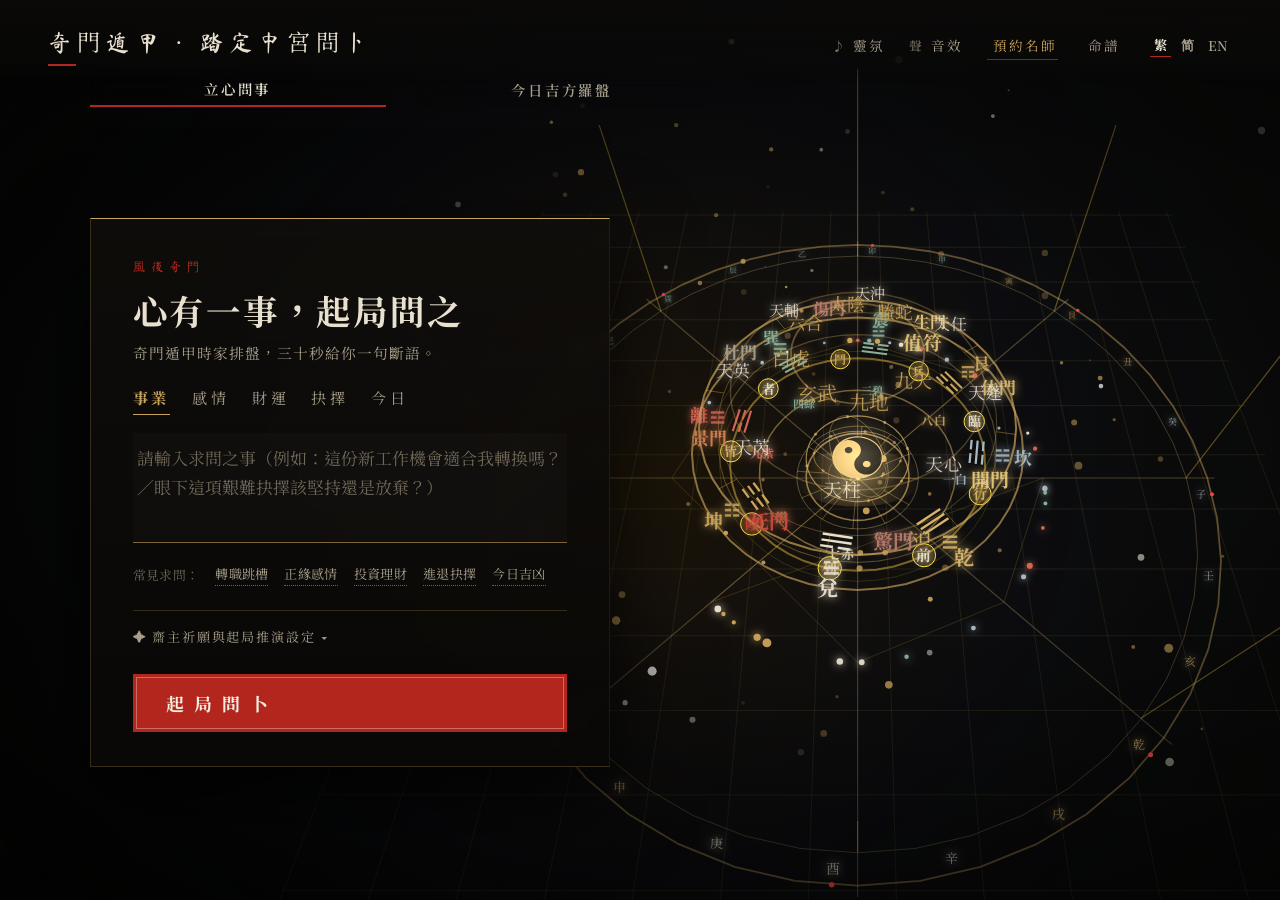
==== commit a6fe81b6: "feat(ui): complete editorial redesign, 3D armillary core, mobile layout & trilingual pro pass" ====
--- a/index.html
+++ b/index.html
@@ -62,10 +62,11 @@
         <span class="nav-icon"></span>
         <span class="nav-text">命譜</span>
       </button>
-      <!-- 語系切換 (正體/簡體) -->
+      <!-- 語系切換 (正體/簡體/English) -->
       <div class="lang-switch-group">
         <button class="lang-btn active" id="lang-tw" data-lang="zh-TW" title="正體中文">繁</button>
         <button class="lang-btn" id="lang-cn" data-lang="zh-CN" title="简体中文">简</button>
+        <button class="lang-btn" id="lang-en" data-lang="en" title="English">EN</button>
       </div>
     </div>
   </header>
@@ -139,7 +140,7 @@
             <div class="profile-field">
               <label>起局模式：</label>
               <select id="select-divine-mode">
-                <option value="time">⏰ 時空天時正局 (即時干支)</option>
+                <option value="time"> 時空天時正局 (即時干支)</option>
                 <option value="intuition">心念感應靈動局 (感應數)</option>
               </select>
             </div>
@@ -232,7 +233,7 @@
 
       <!-- 十二時辰吉凶輪動表 -->
       <div class="compass-section-title shichen-title">
-        <span>⏰ 今日十二時辰輪動行止指南</span>
+        <span> 今日十二時辰輪動行止指南</span>
         <div class="shichen-filters">
           <button class="sc-filter-btn active" id="btn-sc-all" data-sc-filter="all">全部 (12)</button>
           <button class="sc-filter-btn" id="btn-sc-auspicious" data-sc-filter="auspicious">僅看吉辰</button>
@@ -395,7 +396,7 @@
 
           <!-- 星宮生剋與主客形勢 -->
           <div class="hg-relation-box">
-            <span class="hgr-title">⚖星宮氣場互應：</span>
+            <span class="hgr-title">星宮氣場互應：</span>
             <span class="hgr-text" id="hg-relation">主生客（主方付出，客方獲益匪淺）</span>
           </div>
 
@@ -754,42 +755,42 @@
           <p class="cm-sub">三元九運正統奇門真傳 · 三十載商戰決策智囊 · 100% 隱私保密協議</p>
         </div>
 
-        <!-- 諮詢套餐選擇 -->
-        <div class="cm-section-title">選擇結緣方案：</div>
+        <!-- 諮詢與自動化密卷方案選擇 -->
+        <div class="cm-section-title">選擇結緣與自動化密卷方案：</div>
         <div class="consult-tiers-grid">
-          <div class="consult-tier-card" data-tier="single" data-price="1280">
-            <div class="ctc-badge">單事精準</div>
-            <div class="ctc-name">單事深度推演</div>
-            <div class="ctc-price">NT$ 1,280 <span class="ctc-orig">NT$ 2,500</span></div>
+          <div class="consult-tier-card" data-tier="single" data-price="199">
+            <div class="ctc-badge">單局全息密卷</div>
+            <div class="ctc-name">本局完整十書深度解鎖</div>
+            <div class="ctc-price">NT$ 199 <span class="ctc-orig">NT$ 399</span></div>
             <ul class="ctc-features">
-              <li>30分鐘專屬語音/線上深度詳批</li>
-              <li>針對單一投資/合約/感情困局</li>
-              <li>提供專屬奇門開運定製秘法符令</li>
+              <li>即時解鎖千古兵法、24時辰沙盤與尊享錦囊</li>
+              <li>匯出 1080P 結緣靈符金卡與官方 PDF 密卷</li>
+              <li>針對單一投資、轉職、談判或感情困局定奪</li>
             </ul>
           </div>
 
-          <div class="consult-tier-card active" data-tier="annual" data-price="3680">
-            <div class="ctc-popular-tag">最受歡迎 · 推薦</div>
-            <div class="ctc-badge">流年大運</div>
-            <div class="ctc-name">全年流年大運詳批</div>
+          <div class="consult-tier-card active" data-tier="annual" data-price="299">
+            <div class="ctc-popular-tag">最受歡迎 · 自動化訂閱</div>
+            <div class="ctc-badge">奇門天時月卡</div>
+            <div class="ctc-name">每日吉方與黃金時辰訂閱</div>
+            <div class="ctc-price">NT$ 299<small>/月</small> <span class="ctc-orig">NT$ 680</span></div>
+            <ul class="ctc-features">
+              <li>全站不限次數起局與十書完整密卷解鎖</li>
+              <li>每日奇門財神吉方、開門貴人方即時羅盤</li>
+              <li>未來七日重大專案開運吉辰曆無限制查詢</li>
+              <li>專屬命譜雲端封存與流時吉凶提醒</li>
+            </ul>
+          </div>
+
+          <div class="consult-tier-card" data-tier="business" data-price="3680">
+            <div class="ctc-badge">尊享高定</div>
+            <div class="ctc-name">全年流年大運與商戰詳批</div>
             <div class="ctc-price">NT$ 3,680 <span class="ctc-orig">NT$ 6,800</span></div>
             <ul class="ctc-features">
-              <li>60分鐘一對一全面推演與答疑</li>
-              <li>十二個月流月事業財運全盤排定</li>
-              <li>貴人方位與全年三大避坑紅線</li>
-              <li>贈送風水生門吉方佈局指南</li>
-            </ul>
-          </div>
-
-          <div class="consult-tier-card" data-tier="business" data-price="9800">
-            <div class="ctc-badge">企業總裁</div>
-            <div class="ctc-name">企業玄空商戰局</div>
-            <div class="ctc-price">NT$ 9,800 <span class="ctc-orig">NT$ 18,000</span></div>
-            <ul class="ctc-features">
-              <li>90分鐘核心決策閉門沙盤推演</li>
-              <li>重大併購、股權合夥人奇門合祿</li>
-              <li>企業辦公風水生門吉位佈設規劃</li>
-              <li>三個月內重大決策三次緊急覆盤</li>
+              <li>60分鐘一對一全面推演與商戰決策沙盤</li>
+              <li>十二個月流月事業財運全盤排定與避坑紅線</li>
+              <li>重大合約、股權合夥與辦公風水生門佈局</li>
+              <li>含全年奇門天時會員所有數位密卷權限</li>
             </ul>
           </div>
         </div>
@@ -848,7 +849,7 @@
         <div class="cm-footer">
           <div class="cm-total">
             <span class="cmt-label">護持結緣金：</span>
-            <span class="cmt-amount" id="consult-total-price">NT$ 3,680</span>
+            <span class="cmt-amount" id="consult-total-price">NT$ 299</span>
           </div>
           <button class="btn-confirm-checkout" id="btn-confirm-checkout">
             <span>安全支付並確認鎖定時段</span>
--- a/theme-v2.css
+++ b/theme-v2.css
@@ -1,209 +1,1047 @@
 /* ========================================================
-   theme-v2.css — 設計重做：墨黑宣紙 / 一抹硃砂 / 去發光、去 emoji、去膠囊
-   載入於 style.css 之後，覆寫視覺層。
+   theme-v2.css — 典藏級東方玄學裝幀：墨黑宣紙 / 泥金 / 一抹硃砂
+   全面覆寫外框與所有內部組件（羅盤、解盤十書、VIP、名師預約、命譜、手機版）
    ======================================================== */
 :root {
   --ink: #0b0a09;
   --ink-2: #14120f;
+  --ink-3: #1c1915;
   --paper: #e9e1cf;
   --paper-dim: #a89f8b;
+  --paper-muted: #6f6757;
   --gold: #c9a45c;
+  --gold-bright: #e6c67c;
   --gold-dim: #7d673a;
   --vermilion: #b3261e;
+  --vermilion-bright: #cc2d24;
+  --jade: #7ba38f;
   --hair: rgba(201, 164, 92, 0.22);
+  --hair-strong: rgba(201, 164, 92, 0.42);
   --serif: 'Noto Serif TC', 'Songti TC', serif;
 }
 
-body { font-family: var(--serif); color: var(--paper); letter-spacing: 0.02em; }
-
-/* 修正：羅盤卡片先前缺少 hidden 樣式導致與問事卡重疊 */
-.inquiry-card.hidden, .compass-card.hidden { display: none !important; }
-
-/* ---------- 頂欄：文字導航，無膠囊 ---------- */
-.top-bar { top: 28px; left: 48px; right: 48px; align-items: center; }
+body {
+  font-family: var(--serif);
+  color: var(--paper);
+  background-color: var(--ink);
+  letter-spacing: 0.02em;
+}
+
+/* 修正：顯隱狀態強制覆寫 */
+.hidden,
+.inquiry-card.hidden,
+.compass-card.hidden,
+.consult-modal-overlay.hidden,
+.palace-modal-overlay.hidden,
+.history-drawer-overlay.hidden,
+.consult-view-form.hidden,
+.consult-view-success.hidden {
+  display: none !important;
+}
+
+/* ---------- 頂欄：文字導航，無膠囊，最高層級可點擊 ---------- */
+.top-bar {
+  position: fixed;
+  top: 0;
+  left: 0;
+  right: 0;
+  z-index: 65 !important;
+  padding: 24px 48px 16px;
+  display: flex;
+  justify-content: space-between;
+  align-items: center;
+  background: linear-gradient(180deg, rgba(11, 10, 9, 0.92) 0%, rgba(11, 10, 9, 0.55) 75%, transparent 100%);
+  pointer-events: auto;
+}
 .sub-badge { display: none; }
 .main-title {
-  font-size: 1.5rem; letter-spacing: 0.3em; font-weight: 400;
-  background: none; -webkit-text-fill-color: var(--paper); color: var(--paper);
-  filter: none; font-family: 'Ma Shan Zheng', var(--serif);
+  font-size: 1.45rem;
+  letter-spacing: 0.26em;
+  font-weight: 400;
+  background: none;
+  -webkit-text-fill-color: var(--paper);
+  color: var(--paper);
+  filter: none;
+  font-family: 'Ma Shan Zheng', var(--serif);
+  white-space: nowrap;
 }
 .main-title::after {
-  content: ''; display: block; width: 28px; height: 2px; margin-top: 8px; background: var(--vermilion);
-}
-.top-actions { gap: 28px; }
+  content: '';
+  display: block;
+  width: 28px;
+  height: 2px;
+  margin-top: 6px;
+  background: var(--vermilion);
+}
+.top-actions {
+  display: flex;
+  align-items: center;
+  gap: 24px;
+}
 .top-nav-btn {
-  background: none; border: none; border-radius: 0; box-shadow: none; backdrop-filter: none;
-  padding: 4px 0; font-size: 0.85rem; font-weight: 400; letter-spacing: 0.18em;
-  color: var(--paper-dim); position: relative;
+  background: none !important;
+  border: none !important;
+  border-radius: 0 !important;
+  box-shadow: none !important;
+  backdrop-filter: none !important;
+  padding: 4px 0 !important;
+  font-size: 0.85rem;
+  font-weight: 400;
+  letter-spacing: 0.16em;
+  color: var(--paper-dim) !important;
+  position: relative;
+  cursor: pointer;
+  white-space: nowrap;
 }
 .top-nav-btn::after {
-  content: ''; position: absolute; left: 0; bottom: -2px; width: 0; height: 1px;
-  background: var(--gold); transition: width 0.3s ease;
-}
-.top-nav-btn:hover { transform: none; box-shadow: none; color: var(--paper); border: none; }
+  content: '';
+  position: absolute;
+  left: 0;
+  bottom: -2px;
+  width: 0;
+  height: 1px;
+  background: var(--gold);
+  transition: width 0.3s ease;
+}
+.top-nav-btn:hover {
+  transform: none !important;
+  box-shadow: none !important;
+  color: var(--paper) !important;
+}
 .top-nav-btn:hover::after { width: 100%; }
-.top-nav-btn.consult-btn { background: none; border: none; color: var(--gold); box-shadow: none; }
+.top-nav-btn.consult-btn {
+  color: var(--gold) !important;
+  border-bottom: 1px solid rgba(201, 164, 92, 0.35) !important;
+}
 .top-nav-btn .nav-icon { font-size: 0.8rem; opacity: 0.7; }
-.lang-switch-group { background: none; border: none; box-shadow: none; padding: 0; gap: 4px; }
-.lang-btn { background: none; border: none; color: var(--paper-dim); border-radius: 0; font-family: var(--serif); }
-.lang-btn.active { color: var(--paper); background: none; box-shadow: none; border-bottom: 1px solid var(--vermilion); }
-
-/* ---------- 主視覺：左側文案卡，右側讓出 3D 陣法 ---------- */
-.inquiry-container { justify-content: flex-start; padding-left: clamp(24px, 8vw, 140px); }
+.lang-switch-group {
+  background: none !important;
+  border: none !important;
+  box-shadow: none !important;
+  padding: 0 !important;
+  gap: 6px;
+  display: flex;
+}
+.lang-btn {
+  background: none !important;
+  border: none !important;
+  color: var(--paper-dim) !important;
+  border-radius: 0 !important;
+  font-family: var(--serif);
+  padding: 2px 4px !important;
+  font-size: 0.82rem;
+  cursor: pointer;
+}
+.lang-btn.active {
+  color: var(--paper) !important;
+  background: none !important;
+  box-shadow: none !important;
+  border-bottom: 1px solid var(--vermilion) !important;
+}
+
+/* ---------- 主視覺：左側書卷文案卡，右側 3D 渾天儀陣法 ---------- */
+.inquiry-container {
+  justify-content: flex-start;
+  align-items: center;
+  padding-left: clamp(24px, 7vw, 120px);
+  padding-top: 84px;
+  pointer-events: none !important;
+}
+.inquiry-card,
+.compass-card,
+.mode-switcher-bar {
+  pointer-events: auto !important;
+}
 .inquiry-card, .ask-card {
-  max-width: 520px; width: 100%;
-  background: linear-gradient(180deg, rgba(14, 12, 10, 0.82), rgba(8, 7, 6, 0.9));
-  backdrop-filter: blur(6px);
-  border: none; border-top: 1px solid var(--gold); border-left: 1px solid var(--hair);
-  border-radius: 0; padding: 44px 44px 36px;
-  box-shadow: 0 30px 80px rgba(0, 0, 0, 0.7);
-  max-height: 86vh; overflow-y: auto;
-}
-.inquiry-card.compass-card { max-width: 680px; }
-.inquiry-header { text-align: left; margin-bottom: 28px; }
+  max-width: 520px;
+  width: 100%;
+  background: linear-gradient(180deg, rgba(16, 14, 11, 0.88), rgba(9, 8, 7, 0.94)) !important;
+  backdrop-filter: blur(8px);
+  border: none !important;
+  border-top: 1px solid var(--gold) !important;
+  border-left: 1px solid var(--hair) !important;
+  border-right: 1px solid rgba(201, 164, 92, 0.1) !important;
+  border-bottom: 1px solid var(--hair) !important;
+  border-radius: 0 !important;
+  padding: 40px 42px 34px !important;
+  box-shadow: 0 30px 80px rgba(0, 0, 0, 0.78) !important;
+  max-height: calc(100vh - 150px);
+  overflow-y: auto;
+}
+.inquiry-card.compass-card {
+  max-width: 720px;
+  max-height: calc(100vh - 145px);
+}
+.inquiry-header { text-align: left; margin-bottom: 24px; }
 .dao-seal {
-  background: none; color: var(--vermilion); box-shadow: none; padding: 0; border-radius: 0;
-  font-size: 0.78rem; letter-spacing: 0.5em; margin-bottom: 14px; display: block;
+  background: none !important;
+  color: var(--vermilion) !important;
+  box-shadow: none !important;
+  padding: 0 !important;
+  border-radius: 0 !important;
+  border: none !important;
+  font-size: 0.78rem;
+  letter-spacing: 0.5em;
+  margin-bottom: 12px;
+  display: block;
 }
 .inquiry-title {
-  font-size: 2.3rem; font-weight: 700; letter-spacing: 0.08em; line-height: 1.25;
-  color: var(--paper); text-shadow: none; background: none; -webkit-text-fill-color: var(--paper);
-  font-family: var(--serif);
-}
-.inquiry-subtitle { color: var(--paper-dim); font-size: 0.95rem; margin-top: 12px; font-style: normal; }
+  font-size: 2.15rem;
+  font-weight: 700;
+  letter-spacing: 0.08em;
+  line-height: 1.28;
+  color: var(--paper) !important;
+  text-shadow: none !important;
+  background: none !important;
+  -webkit-text-fill-color: var(--paper) !important;
+  font-family: var(--serif);
+}
+.inquiry-subtitle {
+  color: var(--paper-dim) !important;
+  font-size: 0.92rem;
+  margin-top: 10px;
+  font-style: normal;
+}
 
 /* 模式切換：極簡文字分頁，置於卡片上方 */
 .mode-switcher-bar {
-  position: absolute; left: 0; top: -38px; display: flex; gap: 26px;
-  background: none; border: none; padding: 0; box-shadow: none;
-}
-.inquiry-container { }
+  position: fixed;
+  left: clamp(24px, 7vw, 120px);
+  top: 78px;
+  z-index: 45;
+  display: flex;
+  gap: 28px;
+  background: none !important;
+  border: none !important;
+  padding: 0 !important;
+  box-shadow: none !important;
+}
 .mode-switch-btn {
-  background: none; border: none; border-radius: 0; box-shadow: none; padding: 0 0 6px;
-  color: var(--paper-dim); font-family: var(--serif); font-size: 0.9rem; letter-spacing: 0.2em;
-  border-bottom: 1px solid transparent; width: auto; min-width: 0; cursor: pointer;
-}
-.mode-switch-btn.active { color: var(--paper); border-bottom-color: var(--vermilion); background: none; box-shadow: none; }
+  background: none !important;
+  border: none !important;
+  border-radius: 0 !important;
+  box-shadow: none !important;
+  padding: 0 0 6px !important;
+  color: var(--paper-dim) !important;
+  font-family: var(--serif);
+  font-size: 0.9rem;
+  letter-spacing: 0.2em;
+  border-bottom: 1px solid transparent !important;
+  width: auto;
+  min-width: 0;
+  cursor: pointer;
+}
+.mode-switch-btn.active {
+  color: var(--paper) !important;
+  border-bottom: 2px solid var(--vermilion) !important;
+  background: none !important;
+  box-shadow: none !important;
+}
 .mode-switch-btn .ms-title { font-size: inherit; }
 
 /* 分類：文字籤，無膠囊 */
-.category-tabs { display: flex; gap: 22px; margin-bottom: 18px; justify-content: flex-start; flex-wrap: wrap; }
+.category-tabs {
+  display: flex;
+  gap: 22px;
+  margin-bottom: 18px;
+  justify-content: flex-start;
+  flex-wrap: wrap;
+}
 .cat-tab {
-  background: none; border: none; border-radius: 0; box-shadow: none; padding: 0 0 6px;
-  color: var(--paper-dim); font-family: var(--serif); font-size: 0.95rem; letter-spacing: 0.25em;
-  border-bottom: 1px solid transparent; cursor: pointer; transition: color 0.2s, border-color 0.2s;
-}
-.cat-tab:hover { color: var(--paper); }
-.cat-tab.active { color: var(--gold); background: none; border-bottom-color: var(--gold); box-shadow: none; transform: none; }
-
-/* 輸入：只留底線的書寫感 */
+  background: none !important;
+  border: none !important;
+  border-radius: 0 !important;
+  box-shadow: none !important;
+  padding: 0 0 6px !important;
+  color: var(--paper-dim) !important;
+  font-family: var(--serif);
+  font-size: 0.95rem;
+  letter-spacing: 0.25em;
+  border-bottom: 1px solid transparent !important;
+  cursor: pointer;
+  transition: color 0.2s, border-color 0.2s;
+}
+.cat-tab:hover { color: var(--paper) !important; }
+.cat-tab.active {
+  color: var(--gold) !important;
+  background: none !important;
+  border-bottom: 1px solid var(--gold) !important;
+  box-shadow: none !important;
+  transform: none !important;
+}
+
+/* 輸入：書寫橫欄 */
 .input-group textarea, #question-input {
-  background: transparent; border: none; border-bottom: 1px solid var(--gold-dim); border-radius: 0;
-  box-shadow: none; color: var(--paper); font-family: var(--serif); font-size: 1.1rem; line-height: 1.8;
-  padding: 10px 0; resize: none; outline: none;
-}
-.input-group textarea:focus { border-bottom-color: var(--gold); box-shadow: none; }
-.input-group textarea::placeholder { color: #6f6757; }
-
-.quick-tags { margin-top: 18px; gap: 8px 16px; }
-.quick-label { color: #6f6757; font-size: 0.8rem; }
+  background: rgba(255, 255, 255, 0.015) !important;
+  border: none !important;
+  border-bottom: 1px solid var(--gold-dim) !important;
+  border-radius: 0 !important;
+  box-shadow: none !important;
+  color: var(--paper) !important;
+  font-family: var(--serif);
+  font-size: 1.06rem;
+  line-height: 1.75;
+  padding: 10px 4px !important;
+  resize: none;
+  outline: none;
+}
+.input-group textarea:focus {
+  border-bottom-color: var(--gold) !important;
+  box-shadow: none !important;
+}
+.input-group textarea::placeholder { color: var(--paper-muted); }
+
+.quick-tags { margin-top: 16px; gap: 8px 16px; justify-content: flex-start; }
+.quick-label { color: var(--paper-muted); font-size: 0.8rem; }
 .quick-tag {
-  background: none; border: none; border-radius: 0; padding: 0; color: var(--paper-dim);
-  font-size: 0.82rem; border-bottom: 1px dotted var(--gold-dim); cursor: pointer;
-}
-.quick-tag:hover { color: var(--gold); background: none; transform: none; box-shadow: none; }
-
-.btn-toggle-profile { color: var(--paper-dim); font-size: 0.8rem; letter-spacing: 0.15em; }
+  background: none !important;
+  border: none !important;
+  border-radius: 0 !important;
+  padding: 0 0 2px !important;
+  color: var(--paper-dim) !important;
+  font-size: 0.82rem;
+  border-bottom: 1px dotted var(--gold-dim) !important;
+  cursor: pointer;
+}
+.quick-tag:hover {
+  color: var(--gold) !important;
+  background: none !important;
+  transform: none !important;
+  box-shadow: none !important;
+}
+
+.profile-section { border-top: 1px solid var(--hair); margin-top: 18px; padding-top: 12px; }
+.btn-toggle-profile {
+  color: var(--paper-dim) !important;
+  font-size: 0.82rem;
+  letter-spacing: 0.14em;
+  background: none !important;
+  border: none !important;
+  padding: 4px 0 !important;
+}
+.profile-box {
+  background: rgba(255, 255, 255, 0.02) !important;
+  border: 1px solid var(--hair) !important;
+  border-radius: 0 !important;
+  padding: 14px !important;
+}
 .profile-box select, .profile-box input {
-  background: transparent; border: none; border-bottom: 1px solid var(--hair); border-radius: 0; color: var(--paper);
-  font-family: var(--serif);
-}
-
-/* 主按鈕：實色硃砂，方正，無漸層無發光 */
-.inquiry-actions { margin-top: 28px; }
+  background: #12100d !important;
+  border: none !important;
+  border-bottom: 1px solid var(--hair-strong) !important;
+  border-radius: 0 !important;
+  color: var(--paper) !important;
+  font-family: var(--serif);
+  padding: 6px 8px !important;
+}
+
+/* 主按鈕：實色硃砂御印，方正無膠囊 */
+.inquiry-actions { margin-top: 24px; }
 .cast-btn {
-  width: 100%; background: var(--vermilion); color: #f6efe0; border: none; border-radius: 0;
-  box-shadow: none; padding: 18px 24px; font-family: var(--serif); font-size: 1.15rem;
-  letter-spacing: 0.6em; text-indent: 0.6em; font-weight: 700; cursor: pointer;
-  position: relative; overflow: hidden; transition: background 0.3s ease, letter-spacing 0.4s ease;
+  width: 100%;
+  background: var(--vermilion) !important;
+  color: #f6efe0 !important;
+  border: none !important;
+  border-radius: 0 !important;
+  box-shadow: none !important;
+  padding: 16px 24px !important;
+  font-family: var(--serif);
+  font-size: 1.12rem;
+  letter-spacing: 0.55em;
+  text-indent: 0.55em;
+  font-weight: 700;
+  cursor: pointer;
+  position: relative;
+  overflow: hidden;
+  transition: background 0.3s ease, letter-spacing 0.35s ease;
 }
 .cast-btn::before {
-  content: ''; position: absolute; inset: 3px; border: 1px solid rgba(246, 239, 224, 0.35); pointer-events: none;
-}
-.cast-btn:hover { background: #cc2d24; transform: none; box-shadow: none; letter-spacing: 0.8em; }
-.cast-btn:active { transform: scale(0.995); }
-
-/* ---------- 羅盤卡內部 ---------- */
-.focal-dir-card, .doc-section, .sim-detail-card, .consult-tier-card {
-  border-radius: 0; box-shadow: none;
-}
-.focal-dir-card { background: rgba(255, 255, 255, 0.02); border: 1px solid var(--hair); }
-.compass-astro-bar .ca-tag, .astro-tag {
-  border-radius: 0; background: none; border: none; border-bottom: 1px solid var(--hair); color: var(--paper-dim);
-}
-.compass-astro-bar .ca-tag.highlight, .astro-tag.highlight { color: var(--gold); }
-.compass-section-title { color: var(--gold); letter-spacing: 0.2em; font-weight: 400; border-bottom: 1px solid var(--hair); padding-bottom: 8px; }
-
-/* ---------- 解盤卷軸：去科技感，改宣紙卷 ---------- */
+  content: '';
+  position: absolute;
+  inset: 3px;
+  border: 1px solid rgba(246, 239, 224, 0.35);
+  pointer-events: none;
+}
+.cast-btn:hover {
+  background: var(--vermilion-bright) !important;
+  transform: none !important;
+  box-shadow: none !important;
+  letter-spacing: 0.7em;
+}
+
+/* ---------- 今日吉方羅盤卡：全面去除膠囊與霓虹 ---------- */
+.compass-astro-bar {
+  display: flex;
+  flex-wrap: wrap;
+  gap: 10px 18px;
+  justify-content: flex-start;
+  margin-bottom: 20px;
+  padding-bottom: 12px;
+  border-bottom: 1px solid var(--hair);
+}
+.compass-astro-bar .ca-tag,
+.astro-bar .astro-tag {
+  border-radius: 0 !important;
+  background: none !important;
+  border: none !important;
+  border-left: 2px solid var(--gold-dim) !important;
+  padding: 2px 0 2px 10px !important;
+  color: var(--paper-dim) !important;
+  font-size: 0.84rem;
+  box-shadow: none !important;
+}
+.compass-astro-bar .ca-tag.highlight,
+.astro-bar .astro-tag.highlight {
+  color: var(--gold) !important;
+  border-left-color: var(--gold) !important;
+}
+.compass-astro-bar .ca-tag.alert {
+  color: var(--paper) !important;
+  border-left-color: var(--vermilion) !important;
+}
+
+.focal-directions-grid {
+  gap: 12px !important;
+}
+.focal-dir-card {
+  border-radius: 0 !important;
+  box-shadow: none !important;
+  background: rgba(255, 255, 255, 0.02) !important;
+  border: 1px solid var(--hair) !important;
+  border-top: 2px solid var(--gold-dim) !important;
+  padding: 16px !important;
+}
+.focal-dir-card.wealth { border-top-color: var(--gold) !important; }
+.focal-dir-card.career { border-top-color: var(--jade) !important; }
+.focal-dir-card.caution { border-top-color: var(--vermilion) !important; }
+.fdc-rating {
+  border-radius: 0 !important;
+  background: none !important;
+  border: 1px solid currentColor !important;
+  padding: 1px 8px !important;
+  font-size: 0.75rem !important;
+  box-shadow: none !important;
+}
+.fdc-rating.badge-gold { color: var(--gold) !important; }
+.fdc-rating.badge-blue { color: var(--jade) !important; }
+.fdc-rating.badge-red { color: #d46552 !important; }
+.fdc-main { color: var(--paper) !important; font-family: var(--serif); font-size: 1.25rem !important; }
+.fdc-sub { color: var(--gold) !important; }
+.fdc-advice { color: var(--paper-dim) !important; }
+
+.compass-section-title {
+  color: var(--gold) !important;
+  letter-spacing: 0.16em;
+  font-weight: 600;
+  border-bottom: 1px solid var(--hair) !important;
+  padding-bottom: 8px;
+  margin-top: 24px;
+  margin-bottom: 14px;
+}
+.btn-align-compass {
+  border-radius: 0 !important;
+  background: none !important;
+  border: 1px solid var(--gold-dim) !important;
+  color: var(--gold) !important;
+  padding: 4px 12px !important;
+  font-family: var(--serif);
+  font-size: 0.78rem;
+  box-shadow: none !important;
+}
+.btn-align-compass:hover {
+  background: rgba(201, 164, 92, 0.12) !important;
+  color: var(--paper) !important;
+}
+.luopan-dial-wrapper {
+  background: radial-gradient(circle, rgba(20, 17, 13, 0.9) 0%, rgba(10, 9, 8, 0.95) 100%) !important;
+  border: 1px solid var(--hair) !important;
+  border-radius: 0 !important;
+  padding: 18px !important;
+}
+.dial-center-info {
+  border-radius: 0 !important;
+  background: rgba(11, 10, 9, 0.92) !important;
+  border: 1px solid var(--gold-dim) !important;
+  box-shadow: none !important;
+}
+
+/* 八方落宮格子與十二時辰：全部方正典籍化 */
+.ed-cell,
+.shichen-row,
+.sc-filter-btn,
+.wd-btn,
+.weekly-window-card,
+.ww-item,
+.compass-btn-gold,
+.compass-btn-outline {
+  border-radius: 0 !important;
+  box-shadow: none !important;
+}
+.ed-cell {
+  background: rgba(255, 255, 255, 0.02) !important;
+  border: 1px solid var(--hair) !important;
+  padding: 12px !important;
+}
+.ed-cell:hover {
+  border-color: var(--gold) !important;
+  background: rgba(201, 164, 92, 0.06) !important;
+  transform: none !important;
+}
+.ed-level {
+  border-radius: 0 !important;
+  background: none !important;
+  border: 1px solid currentColor !important;
+  padding: 1px 6px !important;
+}
+.sc-filter-btn {
+  background: none !important;
+  border: 1px solid var(--hair) !important;
+  color: var(--paper-dim) !important;
+  font-family: var(--serif);
+  padding: 3px 10px !important;
+}
+.sc-filter-btn.active {
+  background: var(--vermilion) !important;
+  border-color: var(--vermilion) !important;
+  color: #f6efe0 !important;
+}
+.shichen-row {
+  background: rgba(255, 255, 255, 0.015) !important;
+  border: 1px solid var(--hair) !important;
+  border-left: 2px solid var(--gold-dim) !important;
+}
+.shichen-row.current {
+  background: rgba(179, 38, 30, 0.1) !important;
+  border-color: var(--gold) !important;
+  border-left: 3px solid var(--vermilion) !important;
+}
+.sc-now-badge, .sc-badge {
+  border-radius: 0 !important;
+  box-shadow: none !important;
+}
+.wd-btn {
+  background: rgba(255, 255, 255, 0.015) !important;
+  border: 1px solid var(--hair) !important;
+  color: var(--paper-dim) !important;
+}
+.wd-btn.active {
+  background: rgba(201, 164, 92, 0.12) !important;
+  border-color: var(--gold) !important;
+  color: var(--paper) !important;
+}
+.weekly-window-card {
+  background: rgba(255, 255, 255, 0.015) !important;
+  border: 1px solid var(--hair) !important;
+}
+.ww-item {
+  background: rgba(11, 10, 9, 0.65) !important;
+  border: 1px solid var(--hair) !important;
+}
+.compass-btn-gold {
+  background: var(--vermilion) !important;
+  color: #f6efe0 !important;
+  border: none !important;
+  font-family: var(--serif);
+  letter-spacing: 0.18em;
+}
+.compass-btn-outline {
+  background: none !important;
+  border: 1px solid var(--gold-dim) !important;
+  color: var(--paper) !important;
+  font-family: var(--serif);
+  letter-spacing: 0.15em;
+}
+
+/* ---------- 解盤卷軸：宣紙墨書感，去除一切圓角與螢光 ---------- */
 .scroll-card {
-  background: linear-gradient(180deg, #14110d, #0c0a08);
-  border: none; border-top: 2px solid var(--vermilion); border-radius: 0;
-  box-shadow: 0 40px 100px rgba(0, 0, 0, 0.85);
-}
-.seal-mark { background: var(--vermilion); border-radius: 0; box-shadow: none; }
-.result-badge { border-radius: 0; background: none; border: 1px solid currentColor; letter-spacing: 0.3em; box-shadow: none; }
-.reading-tabs { gap: 20px; border-bottom: 1px solid var(--hair); background: none; padding: 0 0 2px; }
+  background: linear-gradient(180deg, #14110d 0%, #0b0907 100%) !important;
+  border: 1px solid var(--hair-strong) !important;
+  border-top: 3px solid var(--vermilion) !important;
+  border-radius: 0 !important;
+  box-shadow: 0 40px 100px rgba(0, 0, 0, 0.9) !important;
+}
+.scroll-close {
+  border-radius: 0 !important;
+  background: none !important;
+  border: 1px solid var(--hair) !important;
+  color: var(--paper-dim) !important;
+}
+.seal-mark {
+  background: var(--vermilion) !important;
+  color: #f6efe0 !important;
+  border-radius: 0 !important;
+  box-shadow: none !important;
+  letter-spacing: 0.35em;
+}
+.result-badge {
+  border-radius: 0 !important;
+  background: none !important;
+  border: 1px solid var(--gold) !important;
+  color: var(--gold) !important;
+  font-family: var(--serif);
+  font-size: 1.45rem !important;
+  font-weight: 700;
+  letter-spacing: 0.28em;
+  text-indent: 0.28em;
+  text-shadow: none !important;
+  box-shadow: none !important;
+  padding: 8px 28px !important;
+  display: inline-block;
+}
+.result-poem {
+  font-family: var(--serif);
+  font-style: normal !important;
+  color: var(--paper-dim) !important;
+  text-shadow: none !important;
+  border-left: none !important;
+  border-top: 1px solid var(--hair);
+  border-bottom: 1px solid var(--hair);
+  padding: 12px 16px !important;
+  background: rgba(255, 255, 255, 0.015) !important;
+}
+.formation-banner {
+  border-radius: 0 !important;
+  background: rgba(179, 38, 30, 0.08) !important;
+  border: 1px solid var(--hair-strong) !important;
+  box-shadow: none !important;
+}
+.f-badge {
+  background: var(--vermilion) !important;
+  color: #f6efe0 !important;
+  border-radius: 0 !important;
+}
+
+/* 四盤落宮概要 */
+.disk-cell {
+  border-radius: 0 !important;
+  background: rgba(255, 255, 255, 0.02) !important;
+  border: 1px solid var(--hair) !important;
+  border-top: 2px solid var(--gold-dim) !important;
+  box-shadow: none !important;
+}
+.cell-label { color: var(--paper-dim) !important; }
+.cell-main { color: var(--paper) !important; font-family: var(--serif); }
+.cell-sub { color: var(--gold) !important; }
+
+/* 解盤十書分頁列 */
+.reading-tabs {
+  display: flex;
+  overflow-x: auto;
+  flex-wrap: nowrap;
+  scrollbar-width: none;
+  gap: 20px;
+  border-bottom: 1px solid var(--hair) !important;
+  background: none !important;
+  padding: 0 0 2px !important;
+  border-radius: 0 !important;
+}
+.reading-tabs::-webkit-scrollbar { display: none; }
 .read-tab {
-  background: none; border: none; border-radius: 0; box-shadow: none; color: var(--paper-dim);
-  padding: 8px 0; font-family: var(--serif); letter-spacing: 0.15em; border-bottom: 2px solid transparent; cursor: pointer;
-}
-.read-tab.active { color: var(--gold); border-bottom-color: var(--gold); background: none; box-shadow: none; }
-.action-btn-gold, .action-btn-primary { border-radius: 0; background: var(--vermilion); color: #f6efe0; box-shadow: none; border: none; }
-.action-btn-outline { border-radius: 0; background: none; border: 1px solid var(--gold-dim); color: var(--paper); box-shadow: none; }
-
-/* 其餘浮層統一為方正 */
-.palace-modal-card, .consult-modal-card, .history-drawer { border-radius: 0; box-shadow: 0 30px 80px rgba(0, 0, 0, 0.8); }
-.vignette { background: radial-gradient(ellipse at 70% 50%, transparent 30%, rgba(0, 0, 0, 0.75) 100%); }
-
+  white-space: nowrap;
+  flex: 0 0 auto;
+  background: none !important;
+  border: none !important;
+  border-radius: 0 !important;
+  box-shadow: none !important;
+  color: var(--paper-dim) !important;
+  padding: 10px 2px !important;
+  font-family: var(--serif);
+  font-size: 0.9rem;
+  letter-spacing: 0.14em;
+  border-bottom: 2px solid transparent !important;
+  cursor: pointer;
+}
+.read-tab.active {
+  color: var(--gold) !important;
+  border-bottom-color: var(--vermilion) !important;
+  background: none !important;
+  box-shadow: none !important;
+}
+.read-tab.vip-tab { color: var(--gold-bright) !important; }
+.read-tab.vip-tab::after, .read-tab .dot { display: none !important; }
+
+/* 各分頁內部容器統一去圓角、去霓虹 */
+.analysis-item,
+.insight-box,
+.insight-row,
+.hostguest-box,
+.hg-relation-box,
+.hg-card,
+.hg-gimmick-box,
+.nc-cell,
+.doctrine-box,
+.doc-motto-card,
+.doc-section,
+.doc-caution-card,
+.doc-quote-card,
+.sim-golden-alert,
+.sim-hour-btn,
+.sim-detail-card,
+.sdc-item,
+.sdc-action-box,
+.timing-card,
+.time-node,
+.strategy-card,
+.strat-row,
+.tactic-item,
+.hex-card,
+.dao-quote-box,
+.vip-box,
+.master-axiom-box,
+.taboo-box,
+.consult-cta-banner,
+.poster-style-selector {
+  border-radius: 0 !important;
+  box-shadow: none !important;
+}
+
+.analysis-item {
+  background: rgba(255, 255, 255, 0.02) !important;
+  border: 1px solid var(--hair) !important;
+  border-left: 3px solid var(--gold) !important;
+}
+.insight-box, .hostguest-box, .timing-card, .strategy-card, .hex-card, .doctrine-box {
+  background: rgba(255, 255, 255, 0.015) !important;
+  border: 1px solid var(--hair) !important;
+}
+.hg-badge, .doc-era-badge, .sdc-badge, .node-tag, .hex-badge {
+  border-radius: 0 !important;
+  background: rgba(179, 38, 30, 0.18) !important;
+  border: 1px solid var(--vermilion) !important;
+  color: var(--paper) !important;
+  box-shadow: none !important;
+}
+.hg-meter-bar, .doc-match-bar, .r-bar {
+  border-radius: 0 !important;
+  background: rgba(255, 255, 255, 0.06) !important;
+  border: 1px solid var(--hair) !important;
+  height: 8px !important;
+}
+.hg-meter-fill, .doc-match-fill, .r-fill {
+  border-radius: 0 !important;
+  background: linear-gradient(90deg, var(--vermilion), var(--gold)) !important;
+  box-shadow: none !important;
+}
+.nc-cell {
+  background: rgba(255, 255, 255, 0.02) !important;
+  border: 1px solid var(--hair) !important;
+}
+.nc-cell.active-palace {
+  background: rgba(179, 38, 30, 0.12) !important;
+  border: 1px solid var(--gold) !important;
+}
+.sim-hour-btn {
+  background: rgba(255, 255, 255, 0.02) !important;
+  border: 1px solid var(--hair) !important;
+}
+.sim-hour-btn.active {
+  background: rgba(201, 164, 92, 0.14) !important;
+  border-color: var(--gold) !important;
+}
+
+/* VIP 尊享錦囊、名師橫幅與靈符選擇器（修正原本刺眼亮黃框與圓角） */
+.vip-box {
+  background: linear-gradient(180deg, rgba(22, 18, 14, 0.95), rgba(12, 10, 8, 0.98)) !important;
+  border: 1px solid var(--gold-dim) !important;
+  border-top: 2px solid var(--gold) !important;
+  padding: 24px !important;
+}
+.vip-badge {
+  border-radius: 0 !important;
+  background: var(--vermilion) !important;
+  color: #f6efe0 !important;
+  padding: 3px 10px !important;
+  font-size: 0.72rem !important;
+  letter-spacing: 0.2em;
+  box-shadow: none !important;
+}
+.master-axiom-box {
+  background: rgba(201, 164, 92, 0.05) !important;
+  border: 1px solid var(--hair-strong) !important;
+  border-left: 3px solid var(--gold) !important;
+}
+.taboo-box {
+  background: rgba(179, 38, 30, 0.06) !important;
+  border: 1px solid rgba(179, 38, 30, 0.35) !important;
+  border-left: 3px solid var(--vermilion) !important;
+}
+.consult-cta-banner {
+  background: linear-gradient(90deg, rgba(22, 18, 14, 0.96), rgba(179, 38, 30, 0.12)) !important;
+  border: 1px solid var(--gold-dim) !important;
+  border-left: 3px solid var(--vermilion) !important;
+  padding: 20px 24px !important;
+  margin-top: 22px !important;
+}
+.ccb-badge {
+  border-radius: 0 !important;
+  background: none !important;
+  color: var(--gold) !important;
+  border: none !important;
+  padding: 0 !important;
+  letter-spacing: 0.2em;
+}
+.btn-book-consult-cta {
+  border-radius: 0 !important;
+  background: var(--vermilion) !important;
+  color: #f6efe0 !important;
+  border: 1px solid rgba(246, 239, 224, 0.25) !important;
+  box-shadow: none !important;
+  font-family: var(--serif);
+  letter-spacing: 0.18em;
+  padding: 12px 22px !important;
+}
+.btn-book-consult-cta:hover {
+  background: var(--vermilion-bright) !important;
+  transform: none !important;
+}
+
+.poster-style-selector {
+  background: rgba(255, 255, 255, 0.015) !important;
+  border: 1px solid var(--hair) !important;
+  padding: 10px 16px !important;
+}
+.pss-tab {
+  border-radius: 0 !important;
+  background: none !important;
+  border: 1px solid var(--hair) !important;
+  color: var(--paper-dim) !important;
+  font-family: var(--serif);
+  box-shadow: none !important;
+}
+.pss-tab.active {
+  background: var(--gold) !important;
+  color: var(--ink) !important;
+  border-color: var(--gold) !important;
+  font-weight: 700;
+}
+
+/* 解盤底欄按鈕 */
+.scroll-footer {
+  display: flex;
+  flex-wrap: wrap;
+  gap: 10px;
+  margin-top: 18px;
+}
+.action-btn-gold, .action-btn-primary {
+  border-radius: 0 !important;
+  background: var(--vermilion) !important;
+  color: #f6efe0 !important;
+  box-shadow: none !important;
+  border: 1px solid rgba(246, 239, 224, 0.22) !important;
+  font-family: var(--serif);
+  letter-spacing: 0.14em;
+}
+.action-btn-outline {
+  border-radius: 0 !important;
+  background: rgba(255, 255, 255, 0.02) !important;
+  border: 1px solid var(--gold-dim) !important;
+  color: var(--paper) !important;
+  box-shadow: none !important;
+  font-family: var(--serif);
+  letter-spacing: 0.1em;
+}
+.action-btn-outline:hover {
+  border-color: var(--gold) !important;
+  color: var(--gold) !important;
+  background: rgba(201, 164, 92, 0.08) !important;
+}
+
+/* ---------- 預約名師 Modal、宮位探查 Modal、歷史命譜抽屜 ---------- */
+.palace-modal-card,
+.consult-modal-card,
+.history-drawer {
+  border-radius: 0 !important;
+  background: linear-gradient(180deg, #16130f 0%, #0b0a08 100%) !important;
+  border: 1px solid var(--gold-dim) !important;
+  border-top: 3px solid var(--vermilion) !important;
+  box-shadow: 0 35px 90px rgba(0, 0, 0, 0.9) !important;
+}
+.cm-badge, .ctc-badge, .ctc-popular-tag, .cvs-seal, .pm-badge {
+  border-radius: 0 !important;
+  box-shadow: none !important;
+}
+.ctc-popular-tag {
+  background: var(--vermilion) !important;
+  color: #f6efe0 !important;
+}
+.consult-tier-card,
+.pay-method-item,
+.cvs-ticket,
+.ticket-qr-box,
+.history-item {
+  border-radius: 0 !important;
+  background: rgba(255, 255, 255, 0.02) !important;
+  border: 1px solid var(--hair) !important;
+  box-shadow: none !important;
+}
+.consult-tier-card.active,
+.pay-method-item.active {
+  border-color: var(--gold) !important;
+  background: rgba(201, 164, 92, 0.08) !important;
+}
+.cfg-group input, .cfg-group select {
+  border-radius: 0 !important;
+  background: #12100d !important;
+  border: 1px solid var(--hair-strong) !important;
+  color: var(--paper) !important;
+  font-family: var(--serif);
+}
+.btn-confirm-checkout, .pm-action-btn, .btn-calendar-add {
+  border-radius: 0 !important;
+  background: var(--vermilion) !important;
+  color: #f6efe0 !important;
+  border: none !important;
+  box-shadow: none !important;
+  font-family: var(--serif);
+  letter-spacing: 0.16em;
+}
+.btn-close-success, .btn-clear-history, .cm-close, .pm-close, .btn-close-drawer {
+  border-radius: 0 !important;
+  box-shadow: none !important;
+}
+
+/* 九宮底部導覽列與過場橫幅 */
+.palace-quick-nav {
+  border-radius: 0 !important;
+  background: rgba(8, 7, 6, 0.9) !important;
+  border: none !important;
+  border-top: 1px solid var(--hair) !important;
+  box-shadow: none !important;
+  bottom: 0 !important;
+}
+.pqn-btn {
+  border-radius: 0 !important;
+  background: none !important;
+  border: none !important;
+  color: var(--paper-dim) !important;
+  font-family: var(--serif);
+}
+.pqn-btn:hover { color: var(--gold) !important; background: none !important; }
+.pqn-label { color: var(--gold) !important; }
+.toast {
+  border-radius: 0 !important;
+  background: #14110d !important;
+  border: 1px solid var(--gold) !important;
+  color: var(--paper) !important;
+  box-shadow: none !important;
+}
+.cinematic-banner {
+  border-radius: 0 !important;
+  background: rgba(8, 7, 6, 0.88) !important;
+  border: none !important;
+  border-top: 1px solid var(--gold) !important;
+  border-bottom: 1px solid var(--hair) !important;
+  box-shadow: none !important;
+}
+.banner-title { font-family: var(--serif); letter-spacing: 0.3em; color: var(--paper) !important; text-shadow: none !important; }
+.banner-sub { color: var(--paper-dim) !important; letter-spacing: 0.15em; }
+.vignette { background: radial-gradient(ellipse at 68% 50%, transparent 28%, rgba(0, 0, 0, 0.78) 100%); }
+
+/* ---------- 手機與平板響應式排版 (徹底解決標題直排擠壓與底欄按鈕變形) ---------- */
 @media (max-width: 860px) {
-  .top-bar { left: 20px; right: 20px; }
-  .top-actions { gap: 14px; flex-wrap: wrap; justify-content: flex-end; }
-  .top-nav-btn { letter-spacing: 0.05em; }
-  .inquiry-container { padding: 0 16px; justify-content: center; align-items: flex-end; padding-bottom: 24px; }
-  .inquiry-card { padding: 28px 22px; max-height: 78vh; }
-  .inquiry-title { font-size: 1.7rem; }
-  .mode-switcher-bar { top: -32px; }
-}
-
-.mode-switcher-bar { left: clamp(24px, 8vw, 140px); top: 104px; }
-.inquiry-container { padding-top: 70px; }
-.inquiry-card { max-height: calc(100vh - 200px); }
-
-
-/* �ѽL����������B�i��V���ʡF�����h�l�˹� */
-.reading-tabs { display: flex; overflow-x: auto; flex-wrap: nowrap; scrollbar-width: none; }
-.reading-tabs::-webkit-scrollbar { display: none; }
-.read-tab { white-space: nowrap; flex: 0 0 auto; font-size: 0.9rem; }
-.read-tab.vip-tab { color: var(--vermilion); }
-.read-tab.vip-tab::after, .read-tab .dot { display: none; }
-.result-badge {
-  font-family: var(--serif); font-size: 1.5rem; font-weight: 700; letter-spacing: 0.3em; text-indent: 0.3em;
-  text-shadow: none; padding: 8px 28px; line-height: 1.4; background: none; display: inline-block;
-}
-.result-poem { font-family: var(--serif); font-style: normal; color: var(--paper-dim); text-shadow: none; }
-.analysis-item, .insight-box, .formation-banner, .disk-cell { border-radius: 0; box-shadow: none; }
-.analysis-item { background: rgba(255,255,255,0.02); border: none; border-left: 2px solid var(--gold-dim); }
-.formation-banner { background: none; border: 1px solid var(--hair); }
-.f-badge { background: var(--vermilion); border-radius: 0; }
-
-/* �E�c���d���G��²�西 */
-.palace-quick-nav { border-radius: 0; background: rgba(8,7,6,0.88); border: none; border-top: 1px solid var(--hair); box-shadow: none; bottom: 0; }
-.pqn-btn { border-radius: 0; background: none; border: none; color: var(--paper-dim); font-family: var(--serif); }
-.pqn-btn:hover { color: var(--gold); background: none; }
-.pqn-label { color: var(--gold); }
-.inquiry-card.compass-card { max-height: calc(100vh - 270px); }
-.toast { border-radius: 0; background: #14110d; border: 1px solid var(--gold-dim); color: var(--paper); box-shadow: none; }
-
-.cinematic-banner { border-radius: 0; background: rgba(8,7,6,0.82); border: none; border-top: 1px solid var(--gold); border-bottom: 1px solid var(--hair); box-shadow: none; }
-.banner-title { font-family: var(--serif); letter-spacing: 0.3em; color: var(--paper); text-shadow: none; }
-.banner-sub { color: var(--paper-dim); letter-spacing: 0.15em; }
+  .top-bar {
+    padding: 12px 16px 10px;
+    flex-direction: column;
+    align-items: flex-start;
+    gap: 8px;
+    background: rgba(11, 10, 9, 0.94);
+    border-bottom: 1px solid var(--hair);
+  }
+  .title-group {
+    width: 100%;
+    display: flex;
+    align-items: center;
+    justify-content: space-between;
+  }
+  .main-title {
+    font-size: 1.18rem;
+    letter-spacing: 0.15em;
+    white-space: nowrap;
+  }
+  .main-title::after { display: none; }
+  .top-actions {
+    width: 100%;
+    gap: 14px;
+    flex-wrap: nowrap;
+    overflow-x: auto;
+    justify-content: flex-start;
+    scrollbar-width: none;
+  }
+  .top-actions::-webkit-scrollbar { display: none; }
+  .top-nav-btn {
+    font-size: 0.78rem;
+    letter-spacing: 0.06em;
+    flex: 0 0 auto;
+  }
+  .mode-switcher-bar {
+    left: 16px;
+    right: 16px;
+    top: 82px;
+    gap: 20px;
+    background: rgba(11, 10, 9, 0.85) !important;
+    padding: 6px 12px !important;
+    border-bottom: 1px solid var(--hair) !important;
+  }
+  .inquiry-container {
+    padding: 122px 12px 16px !important;
+    justify-content: center;
+    align-items: flex-start;
+  }
+  .inquiry-card, .inquiry-card.compass-card {
+    padding: 24px 20px 22px !important;
+    max-height: calc(100vh - 138px);
+    max-width: 100%;
+  }
+  .inquiry-title { font-size: 1.55rem; }
+  .category-tabs { gap: 14px; }
+  .cat-tab { font-size: 0.88rem; letter-spacing: 0.14em; }
+  .cast-btn {
+    padding: 14px 18px !important;
+    font-size: 1.02rem;
+    letter-spacing: 0.35em;
+    text-indent: 0.35em;
+  }
+
+  /* 解盤卷軸手機版優化 */
+  .result-container {
+    padding: 10px !important;
+  }
+  .scroll-card {
+    padding: 22px 16px !important;
+  }
+  .result-badge {
+    font-size: 1.15rem !important;
+    letter-spacing: 0.18em;
+    padding: 6px 16px !important;
+  }
+  .four-disks-grid {
+    grid-template-columns: 1fr 1fr !important;
+    gap: 8px !important;
+  }
+  .consult-cta-banner {
+    flex-direction: column;
+    align-items: stretch !important;
+    gap: 12px;
+    padding: 16px !important;
+  }
+  .btn-book-consult-cta {
+    width: 100%;
+    text-align: center;
+  }
+  .scroll-footer {
+    display: grid !important;
+    grid-template-columns: 1fr 1fr !important;
+    gap: 8px !important;
+  }
+  .scroll-footer #btn-download-card {
+    grid-column: 1 / -1;
+  }
+  .scroll-footer button {
+    width: 100% !important;
+    min-width: 0 !important;
+    padding: 11px 8px !important;
+    font-size: 0.84rem !important;
+    letter-spacing: 0.08em !important;
+    white-space: nowrap;
+  }
+}
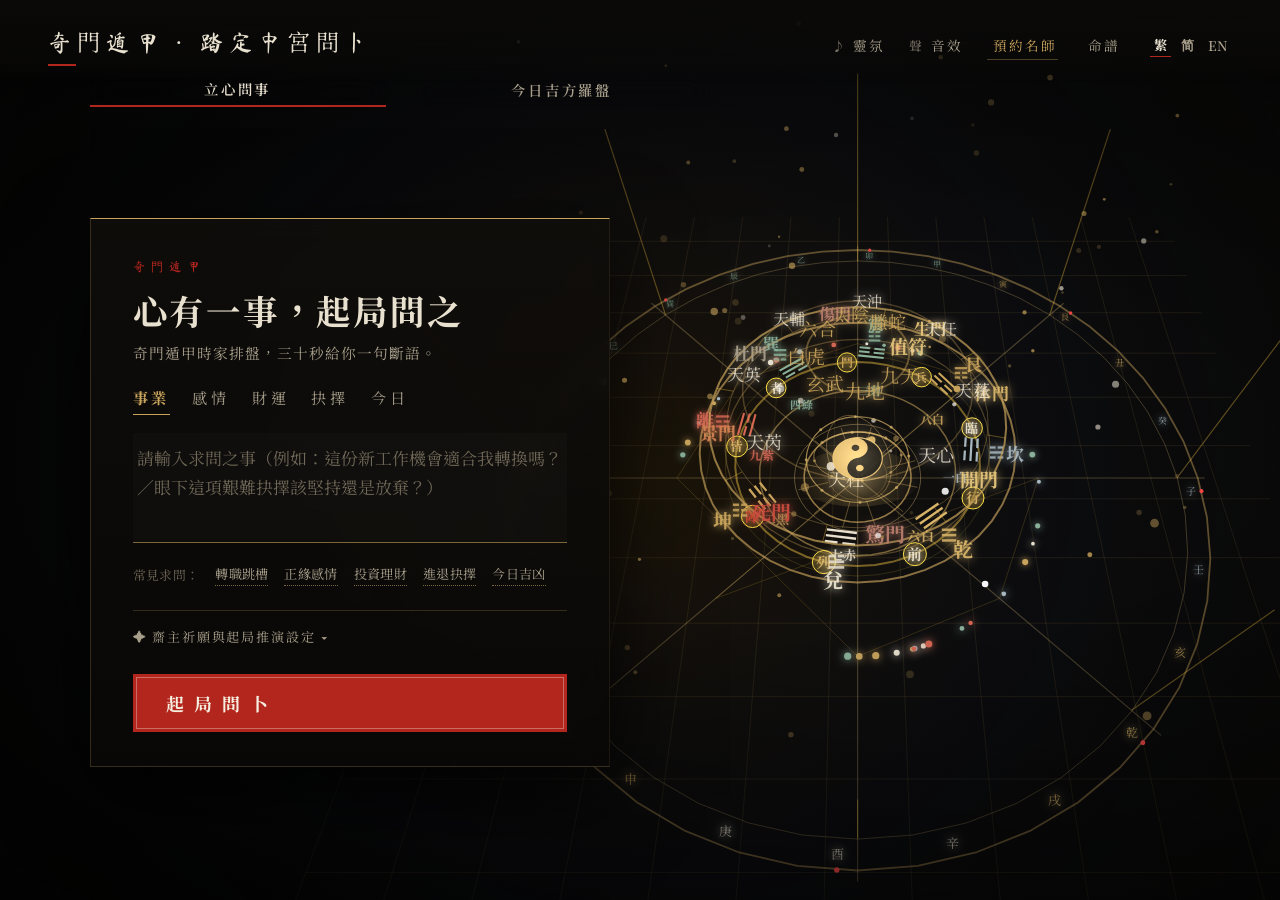
==== commit f36c6ebf: "feat(core): implement authentic Chai-Bu rotating-plate Qimen Dunjia engine & unify terminology" ====
--- a/index.html
+++ b/index.html
@@ -6,9 +6,9 @@
   <meta name="theme-color" content="#f5c542">
   <meta name="apple-mobile-web-app-capable" content="yes">
   <meta name="apple-mobile-web-app-status-bar-style" content="black-translucent">
-  <meta name="apple-mobile-web-app-title" content="風後奇門">
+  <meta name="apple-mobile-web-app-title" content="奇門遁甲">
   <link rel="manifest" href="manifest.json">
-  <title>奇門遁甲 · 3D 神域起局占卜堂 | 風後奇門全息解盤</title>
+  <title>奇門遁甲 · 3D 神域起局占卜堂 | 奇門遁甲全息解盤</title>
   <link rel="stylesheet" href="style.css">
   <link rel="stylesheet" href="theme-v2.css">
   <link rel="preconnect" href="https://fonts.googleapis.com">
@@ -29,7 +29,7 @@
   <!-- 頂部精簡抬頭 -->
   <header class="top-bar">
     <div class="title-group">
-      <span class="sub-badge">天地人神 · 風後奇門</span>
+      <span class="sub-badge">天地人神 · 奇門遁甲</span>
       <h1 class="main-title">奇門遁甲 · 踏定中宮問卜</h1>
     </div>
     <div class="top-actions">
@@ -89,7 +89,7 @@
     <!-- 1. 立心問事卡片 -->
     <div class="inquiry-card" id="inquiry-card">
       <div class="inquiry-header">
-        <div class="dao-seal">風後奇門</div>
+        <div class="dao-seal">奇門遁甲</div>
         <h2 class="inquiry-title">心有一事，起局問之</h2>
         <p class="inquiry-subtitle">奇門遁甲時家排盤，三十秒給你一句斷語。</p>
       </div>
@@ -279,7 +279,7 @@
 
       <!-- 卷軸頂部：干支曆法、格局定語與籤詩 -->
       <div class="scroll-header">
-        <div class="seal-mark">風後奇門</div>
+        <div class="seal-mark">奇門遁甲</div>
         <!-- 奇門天文四柱標籤帶 -->
         <div class="astro-bar">
           <span class="astro-tag" id="res-astro-pillars">歲次丙午 戊戌月 辛未日 丁酉時</span>
@@ -596,7 +596,7 @@
         <div class="vip-box">
           <div class="vip-header">
             <span class="vip-badge">MASTERCLASS VIP</span>
-            <h3>風後奇門 · 大師全息維度評分與避坑指南</h3>
+            <h3>奇門遁甲 · 大師全息維度評分與避坑指南</h3>
           </div>
           <!-- 五維量化雷達進度條 -->
           <div class="radar-bars">
@@ -642,7 +642,7 @@
           <!-- 命盤防偽印記 -->
           <div class="vip-cert-footer">
             <span class="cert-label">專屬法陣封存編號：</span>
-            <span class="cert-code" id="vip-cert-code">QM-FENGHOU-2026-X98</span>
+            <span class="cert-code" id="vip-cert-code">QM-DUNJIA-2026-X98</span>
           </div>
         </div>
       </div>
@@ -669,7 +669,7 @@
       <div class="scroll-footer">
         <button class="action-btn-gold" id="btn-download-card">下載結緣靈符金卡</button>
         <button class="action-btn-outline" id="btn-copy-card-img" title="複製靈符圖片至剪貼簿">複製金卡圖片</button>
-        <button class="action-btn-outline" id="btn-print-dossier" title="匯出官方風後神域專案密卷">匯出全案密卷 (PDF)</button>
+        <button class="action-btn-outline" id="btn-print-dossier" title="匯出官方奇門神域專案密卷">匯出全案密卷 (PDF)</button>
         <button class="action-btn-outline" id="btn-copy-result">複製占卜密函</button>
         <button class="action-btn-primary" id="btn-re-ask">再問一局</button>
       </div>
@@ -751,7 +751,7 @@
       <div class="consult-view-form" id="consult-view-form">
         <div class="cm-header">
           <span class="cm-badge">MASTERCLASS 1-ON-1</span>
-          <h2 class="cm-title">風後奇門 · 易學名師一對一推演預約</h2>
+          <h2 class="cm-title">奇門遁甲 · 易學名師一對一推演預約</h2>
           <p class="cm-sub">三元九運正統奇門真傳 · 三十載商戰決策智囊 · 100% 隱私保密協議</p>
         </div>
 
@@ -860,7 +860,7 @@
       <!-- 預約成功欽奉令憑證視圖 (View 2) -->
       <div class="consult-view-success hidden" id="consult-view-success">
         <div class="cvs-header">
-          <div class="cvs-seal">風後欽奉</div>
+          <div class="cvs-seal">奇門欽奉</div>
           <h2 class="cvs-title">已成功鎖定名師一對一專屬推演席位</h2>
           <p class="cvs-sub">天地合氣 · 萬法通達 · 專屬名師秘卷已加密生成</p>
         </div>
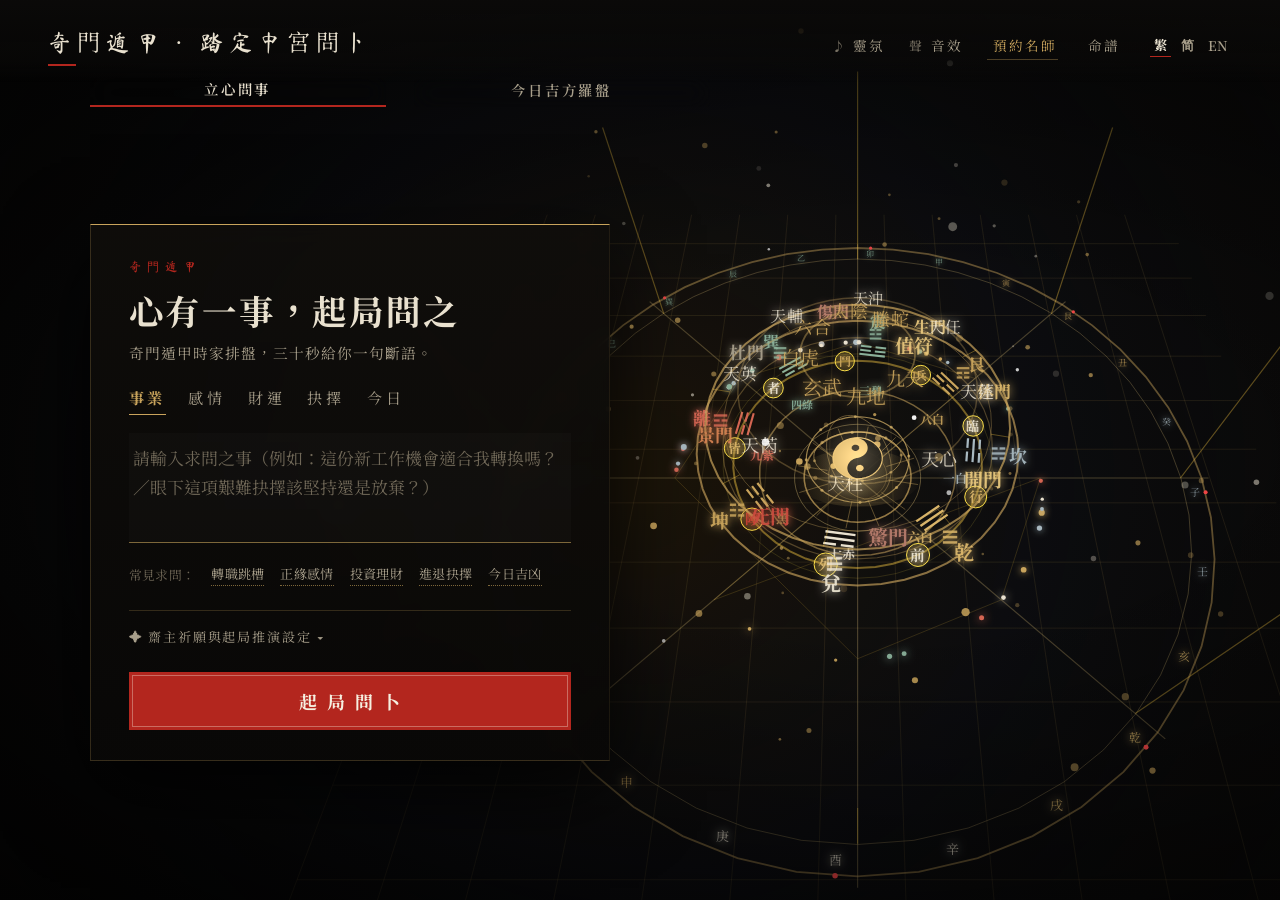
==== commit 4f6eb493: "feat: add 16-scenario semantic engine, birth year Nian-Ming palace interaction, and freemium paywall" ====
--- a/index.html
+++ b/index.html
@@ -138,6 +138,12 @@
               </select>
             </div>
             <div class="profile-field">
+              <label>出生年份 (年命落宮)：</label>
+              <select id="select-asker-birthyear">
+                <option value="">未指定 (以當日日干為命宮)</option>
+              </select>
+            </div>
+            <div class="profile-field">
               <label>起局模式：</label>
               <select id="select-divine-mode">
                 <option value="time"> 時空天時正局 (即時干支)</option>
@@ -336,8 +342,31 @@
         <button class="read-tab vip-tab" data-tab="vip">尊享錦囊</button>
       </div>
 
-      <!-- 1. 四盤天機 -->
+      <!-- 1. 四盤天機 (新增：奇門主客三才生剋與16場景用神定位框) -->
       <div class="tab-content active" id="tab-analysis">
+        <div class="trinity-verdict-box" id="trinity-verdict-box">
+          <div class="tvb-header">
+            <span class="tvb-scenario-badge" id="res-scenario-name">事業前程 · 功名布局</span>
+            <span class="tvb-relation-tag" id="res-trinity-tag">用神生我 · 天時助益</span>
+          </div>
+          <div class="tvb-yongshen-line" id="res-yongshen-label">用神取法：開門（事業官祿）與日干／年命（求測人）</div>
+          <div class="tvb-pillars-grid">
+            <div class="tvb-pillar-cell">
+              <span class="tvb-p-title">【命宮 · 求測人】</span>
+              <span class="tvb-p-val" id="res-trinity-self">日干落坎一宮</span>
+            </div>
+            <div class="tvb-pillar-cell">
+              <span class="tvb-p-title">【事宮 · 所問事體】</span>
+              <span class="tvb-p-val" id="res-trinity-matter">時干落離九宮</span>
+            </div>
+            <div class="tvb-pillar-cell highlight">
+              <span class="tvb-p-title">【用神 · 核心標的】</span>
+              <span class="tvb-p-val" id="res-trinity-focus">用神落乾六宮</span>
+            </div>
+          </div>
+          <p class="tvb-verdict-text" id="res-trinity-verdict"></p>
+        </div>
+
         <div class="analysis-item">
           <div class="item-title">天時大勢 (九星環境)</div>
           <p id="res-tian"></p>
@@ -459,22 +488,36 @@
             <p class="doc-sec-content" id="doc-history"></p>
           </div>
 
-          <!-- 現代商戰博弈錦囊 -->
-          <div class="doc-section highlight">
-            <div class="doc-sec-title">現代商戰／談判／職場實戰兵法</div>
-            <p class="doc-sec-content" id="doc-business"></p>
-          </div>
-
-          <!-- 兵法警策與軍令狀 -->
-          <div class="doc-caution-card">
-            <div class="dcc-title">兵法警策紅線</div>
-            <div class="dcc-text" id="doc-caution"></div>
-          </div>
-
-          <div class="doc-quote-card">
-            <span class="dqc-mark">“</span>
-            <span class="dqc-text" id="doc-quote"></span>
-            <span class="dqc-mark">”</span>
+          <div class="paywall-guard-wrapper">
+            <div class="paywall-blur-content">
+              <!-- 現代商戰博弈錦囊 -->
+              <div class="doc-section highlight">
+                <div class="doc-sec-title">現代商戰／談判／職場實戰兵法</div>
+                <p class="doc-sec-content" id="doc-business"></p>
+              </div>
+
+              <!-- 兵法警策與軍令狀 -->
+              <div class="doc-caution-card">
+                <div class="dcc-title">兵法警策紅線</div>
+                <div class="dcc-text" id="doc-caution"></div>
+              </div>
+
+              <div class="doc-quote-card">
+                <span class="dqc-mark">“</span>
+                <span class="dqc-text" id="doc-quote"></span>
+                <span class="dqc-mark">”</span>
+              </div>
+            </div>
+            <div class="paywall-seal-card">
+              <div class="psc-stamp">奇門密卷 · 硃砂封印</div>
+              <div class="psc-title">解鎖【現代商戰實戰兵法與警策紅線】</div>
+              <div class="psc-desc">已為您推演出歷史共鳴局象，解封即可查閱針對本局之談判底牌、攻守奇正與避險軍令狀。</div>
+              <div class="psc-actions">
+                <button type="button" class="psc-btn-primary btn-unlock-single">單局十書解封 (NT$ 199)</button>
+                <button type="button" class="psc-btn-gold btn-unlock-monthly">開通天時月卡 (NT$ 299/月)</button>
+                <button type="button" class="psc-btn-trial btn-trial-unlock">結緣試閱 · 立即破印解封</button>
+              </div>
+            </div>
           </div>
         </div>
       </div>
@@ -499,25 +542,39 @@
           </div>
 
           <!-- 當前選定時辰全息詳解卡 -->
-          <div class="sim-detail-card" id="sim-detail-card">
-            <div class="sdc-header">
-              <span class="sdc-badge" id="sim-cur-level">大吉</span>
-              <h3 class="sdc-title" id="sim-cur-shichen">未時 (13:00 - 15:00)</h3>
-              <span class="sdc-score" id="sim-cur-score">氣場評分：96分</span>
-            </div>
-            <div class="sdc-grid">
-              <div class="sdc-item">
-                <span class="sdc-label">落入宮位：</span>
-                <span class="sdc-val" id="sim-cur-palace">兌七宮 (正西)</span>
-              </div>
-              <div class="sdc-item">
-                <span class="sdc-label">當值八門：</span>
-                <span class="sdc-val" id="sim-cur-gate">生門 (大吉)</span>
-              </div>
-            </div>
-            <div class="sdc-action-box">
-              <span class="sdc-action-title">該時辰最宜行動指南：</span>
-              <p class="sdc-action-text" id="sim-cur-action">進財簽約、大額交易洽談、搶佔商機，貴人高照宜主動出擊。</p>
+          <div class="paywall-guard-wrapper">
+            <div class="paywall-blur-content">
+              <div class="sim-detail-card" id="sim-detail-card">
+                <div class="sdc-header">
+                  <span class="sdc-badge" id="sim-cur-level">大吉</span>
+                  <h3 class="sdc-title" id="sim-cur-shichen">未時 (13:00 - 15:00)</h3>
+                  <span class="sdc-score" id="sim-cur-score">氣場評分：96分</span>
+                </div>
+                <div class="sdc-grid">
+                  <div class="sdc-item">
+                    <span class="sdc-label">落入宮位：</span>
+                    <span class="sdc-val" id="sim-cur-palace">兌七宮 (正西)</span>
+                  </div>
+                  <div class="sdc-item">
+                    <span class="sdc-label">當值八門：</span>
+                    <span class="sdc-val" id="sim-cur-gate">生門 (大吉)</span>
+                  </div>
+                </div>
+                <div class="sdc-action-box">
+                  <span class="sdc-action-title">該時辰最宜行動指南：</span>
+                  <p class="sdc-action-text" id="sim-cur-action">進財簽約、大額交易洽談、搶佔商機，貴人高照宜主動出擊。</p>
+                </div>
+              </div>
+            </div>
+            <div class="paywall-seal-card">
+              <div class="psc-stamp">流時天機 · 硃砂封印</div>
+              <div class="psc-title">解鎖【未來 24 小時逐時吉凶與行動指南】</div>
+              <div class="psc-desc">精準掌握每個時辰之八門落宮、氣場評分與最佳出手時刻，不錯失任何黃金破局窗口。</div>
+              <div class="psc-actions">
+                <button type="button" class="psc-btn-primary btn-unlock-single">單局十書解封 (NT$ 199)</button>
+                <button type="button" class="psc-btn-gold btn-unlock-monthly">開通天時月卡 (NT$ 299/月)</button>
+                <button type="button" class="psc-btn-trial btn-trial-unlock">結緣試閱 · 立即破印解封</button>
+              </div>
             </div>
           </div>
         </div>
@@ -527,24 +584,38 @@
       <div class="tab-content" id="tab-timing">
         <div class="timing-card">
           <p class="timing-intro" id="timing-desc"></p>
-          <div class="timing-timeline">
-            <div class="time-node">
-              <span class="node-tag">近在眼前</span>
-              <span class="node-text" id="timing-near"></span>
-            </div>
-            <div class="time-node">
-              <span class="node-tag">局勢大開</span>
-              <span class="node-text" id="timing-mid"></span>
-            </div>
-            <div class="time-node">
-              <span class="node-tag">黃金吉辰</span>
-              <span class="node-text" id="timing-hours"></span>
-            </div>
-          </div>
-        </div>
-      </div>
-
-      <!-- 4. 破局之策與五行開運化解 -->
+          <div class="paywall-guard-wrapper">
+            <div class="paywall-blur-content">
+              <div class="timing-timeline">
+                <div class="time-node">
+                  <span class="node-tag">近在眼前</span>
+                  <span class="node-text" id="timing-near"></span>
+                </div>
+                <div class="time-node">
+                  <span class="node-tag">局勢大開</span>
+                  <span class="node-text" id="timing-mid"></span>
+                </div>
+                <div class="time-node">
+                  <span class="node-tag">黃金吉辰</span>
+                  <span class="node-text" id="timing-hours"></span>
+                </div>
+              </div>
+            </div>
+            <div class="paywall-seal-card">
+              <div class="psc-stamp">應期天機 · 硃砂封印</div>
+              <div class="psc-title">解鎖【洛書應期日數與旬空填實時刻】</div>
+              <div class="psc-desc">依正統奇門洛書宮數、值使門應期與旬空衝實法則，精算事體成敗拍板之關鍵日辰。</div>
+              <div class="psc-actions">
+                <button type="button" class="psc-btn-primary btn-unlock-single">單局十書解封 (NT$ 199)</button>
+                <button type="button" class="psc-btn-gold btn-unlock-monthly">開通天時月卡 (NT$ 299/月)</button>
+                <button type="button" class="psc-btn-trial btn-trial-unlock">結緣試閱 · 立即破印解封</button>
+              </div>
+            </div>
+          </div>
+        </div>
+      </div>
+
+      <!-- 8. 破局之策與五行開運化解 -->
       <div class="tab-content" id="tab-strategy">
         <div class="strategy-card">
           <div class="strat-row">
@@ -563,19 +634,33 @@
             <span class="strat-label">契合靈數：</span>
             <span class="strat-val" id="strat-num"></span>
           </div>
-          <div class="strat-row">
-            <span class="strat-label">調心密鑰：</span>
-            <span class="strat-val highlight" id="strat-mind"></span>
-          </div>
-          <div class="strat-tactics">
-            <div class="tactic-item upper" id="strat-upper"></div>
-            <div class="tactic-item middle" id="strat-middle"></div>
-            <div class="tactic-item lower" id="strat-lower"></div>
-          </div>
-        </div>
-      </div>
-
-      <!-- 5. 易象神數 -->
+          <div class="paywall-guard-wrapper">
+            <div class="paywall-blur-content">
+              <div class="strat-row">
+                <span class="strat-label">調心密鑰：</span>
+                <span class="strat-val highlight" id="strat-mind"></span>
+              </div>
+              <div class="strat-tactics">
+                <div class="tactic-item upper" id="strat-upper"></div>
+                <div class="tactic-item middle" id="strat-middle"></div>
+                <div class="tactic-item lower" id="strat-lower"></div>
+              </div>
+            </div>
+            <div class="paywall-seal-card">
+              <div class="psc-stamp">破局錦囊 · 硃砂封印</div>
+              <div class="psc-title">解鎖【上中下三策行動方針與調心密鑰】</div>
+              <div class="psc-desc">獲取針對本局之【借勢乘時上策】、【築基固本中策】與【避凶止損下策】完整執行方案。</div>
+              <div class="psc-actions">
+                <button type="button" class="psc-btn-primary btn-unlock-single">單局十書解封 (NT$ 199)</button>
+                <button type="button" class="psc-btn-gold btn-unlock-monthly">開通天時月卡 (NT$ 299/月)</button>
+                <button type="button" class="psc-btn-trial btn-trial-unlock">結緣試閱 · 立即破印解封</button>
+              </div>
+            </div>
+          </div>
+        </div>
+      </div>
+
+      <!-- 9. 易象神數 -->
       <div class="tab-content" id="tab-hexagram">
         <div class="hex-card">
           <div class="hex-header">
@@ -591,7 +676,7 @@
         </div>
       </div>
 
-      <!-- 6. VIP 尊享深度錦囊 -->
+      <!-- 10. VIP 尊享深度錦囊 -->
       <div class="tab-content" id="tab-vip">
         <div class="vip-box">
           <div class="vip-header">
@@ -627,16 +712,30 @@
             </div>
           </div>
 
-          <!-- 金口直斷 -->
-          <div class="master-axiom-box">
-            <div class="ma-title">大師金口直斷</div>
-            <div class="ma-content" id="vip-axiom"></div>
-          </div>
-
-          <!-- 避坑三大紅線 -->
-          <div class="taboo-box">
-            <div class="taboo-title">避坑三大紅線禁忌</div>
-            <ul class="taboo-list" id="vip-taboos"></ul>
+          <div class="paywall-guard-wrapper">
+            <div class="paywall-blur-content">
+              <!-- 金口直斷 -->
+              <div class="master-axiom-box">
+                <div class="ma-title">大師金口直斷</div>
+                <div class="ma-content" id="vip-axiom"></div>
+              </div>
+
+              <!-- 避坑三大紅線 -->
+              <div class="taboo-box">
+                <div class="taboo-title">避坑三大紅線禁忌</div>
+                <ul class="taboo-list" id="vip-taboos"></ul>
+              </div>
+            </div>
+            <div class="paywall-seal-card">
+              <div class="psc-stamp">大師金口 · 硃砂封印</div>
+              <div class="psc-title">解鎖【大師金口直斷與避坑三大紅線禁忌】</div>
+              <div class="psc-desc">揭曉本局天盤奇儀與地盤交會之核心樞機，避開旬空與門迫雷區，穩操勝券。</div>
+              <div class="psc-actions">
+                <button type="button" class="psc-btn-primary btn-unlock-single">單局十書解封 (NT$ 199)</button>
+                <button type="button" class="psc-btn-gold btn-unlock-monthly">開通天時月卡 (NT$ 299/月)</button>
+                <button type="button" class="psc-btn-trial btn-trial-unlock">結緣試閱 · 立即破印解封</button>
+              </div>
+            </div>
           </div>
 
           <!-- 命盤防偽印記 -->
--- a/theme-v2.css
+++ b/theme-v2.css
@@ -163,10 +163,24 @@
   border-right: 1px solid rgba(201, 164, 92, 0.1) !important;
   border-bottom: 1px solid var(--hair) !important;
   border-radius: 0 !important;
-  padding: 40px 42px 34px !important;
+  padding: 34px 38px 30px !important;
   box-shadow: 0 30px 80px rgba(0, 0, 0, 0.78) !important;
-  max-height: calc(100vh - 150px);
+  max-height: calc(100vh - 125px);
   overflow-y: auto;
+  scrollbar-width: thin;
+  scrollbar-color: rgba(201, 164, 92, 0.28) transparent;
+}
+.inquiry-card::-webkit-scrollbar,
+.scroll-card::-webkit-scrollbar {
+  width: 4px;
+}
+.inquiry-card::-webkit-scrollbar-track,
+.scroll-card::-webkit-scrollbar-track {
+  background: transparent;
+}
+.inquiry-card::-webkit-scrollbar-thumb,
+.scroll-card::-webkit-scrollbar-thumb {
+  background: rgba(201, 164, 92, 0.3);
 }
 .inquiry-card.compass-card {
   max-width: 720px;
@@ -289,6 +303,15 @@
   border-bottom-color: var(--gold) !important;
   box-shadow: none !important;
 }
+.input-group textarea.input-invalid-shake {
+  border-bottom-color: var(--vermilion-bright) !important;
+  animation: qimenInputShake 0.42s ease;
+}
+@keyframes qimenInputShake {
+  0%, 100% { transform: translateX(0); }
+  20%, 60% { transform: translateX(-6px); }
+  40%, 80% { transform: translateX(6px); }
+}
 .input-group textarea::placeholder { color: var(--paper-muted); }
 
 .quick-tags { margin-top: 16px; gap: 8px 16px; justify-content: flex-start; }
@@ -335,10 +358,14 @@
   padding: 6px 8px !important;
 }
 
-/* 主按鈕：實色硃砂御印，方正無膠囊 */
-.inquiry-actions { margin-top: 24px; }
+/* 主按鈕：實色硃砂御印，方正無膠囊，文字完全置中 */
+.inquiry-actions { margin-top: 22px; }
 .cast-btn {
   width: 100%;
+  display: flex !important;
+  justify-content: center !important;
+  align-items: center !important;
+  text-align: center !important;
   background: var(--vermilion) !important;
   color: #f6efe0 !important;
   border: none !important;
@@ -354,6 +381,11 @@
   position: relative;
   overflow: hidden;
   transition: background 0.3s ease, letter-spacing 0.35s ease;
+}
+.cast-btn .cast-text {
+  display: inline-block;
+  text-align: center;
+  margin: 0 auto;
 }
 .cast-btn::before {
   content: '';
@@ -918,6 +950,204 @@
 }
 .pqn-btn:hover { color: var(--gold) !important; background: none !important; }
 .pqn-label { color: var(--gold) !important; }
+
+/* ---------- 主客三才生剋定語框 (Trinity Verdict Box) ---------- */
+.trinity-verdict-box {
+  background: linear-gradient(180deg, rgba(22, 18, 13, 0.94) 0%, rgba(12, 10, 8, 0.98) 100%);
+  border: 1px solid var(--hair-strong);
+  border-left: 3px solid var(--vermilion);
+  padding: 18px 20px;
+  margin-bottom: 18px;
+}
+.tvb-header {
+  display: flex;
+  align-items: center;
+  justify-content: space-between;
+  flex-wrap: wrap;
+  gap: 8px;
+  margin-bottom: 8px;
+}
+.tvb-scenario-badge {
+  font-family: var(--serif);
+  font-size: 0.96rem;
+  font-weight: 700;
+  color: var(--gold-bright);
+  letter-spacing: 0.14em;
+}
+.tvb-relation-tag {
+  font-family: var(--serif);
+  font-size: 0.8rem;
+  letter-spacing: 0.14em;
+  padding: 2px 10px;
+  border: 1px solid var(--gold);
+  color: var(--gold);
+  background: rgba(201, 164, 92, 0.08);
+}
+.tvb-relation-tag.tone-jade {
+  border-color: var(--jade);
+  color: var(--jade);
+  background: rgba(138, 176, 154, 0.1);
+}
+.tvb-relation-tag.tone-caution {
+  border-color: #d46552;
+  color: #e88372;
+  background: rgba(212, 101, 82, 0.12);
+}
+.tvb-yongshen-line {
+  font-size: 0.82rem;
+  color: var(--paper-dim);
+  letter-spacing: 0.08em;
+  margin-bottom: 12px;
+  padding-bottom: 10px;
+  border-bottom: 1px solid var(--hair);
+}
+.tvb-pillars-grid {
+  display: grid;
+  grid-template-columns: repeat(3, 1fr);
+  gap: 10px;
+  margin-bottom: 12px;
+}
+.tvb-pillar-cell {
+  background: rgba(255, 255, 255, 0.02);
+  border: 1px solid var(--hair);
+  padding: 9px 11px;
+  display: flex;
+  flex-direction: column;
+  gap: 4px;
+}
+.tvb-pillar-cell.highlight {
+  border-color: var(--gold-dim);
+  background: rgba(201, 164, 92, 0.06);
+}
+.tvb-p-title {
+  font-size: 0.72rem;
+  color: var(--paper-dim);
+  letter-spacing: 0.1em;
+}
+.tvb-p-val {
+  font-family: var(--serif);
+  font-size: 0.86rem;
+  font-weight: 600;
+  color: var(--paper);
+}
+.tvb-verdict-text {
+  font-size: 0.9rem;
+  line-height: 1.72;
+  color: var(--paper);
+  margin: 0;
+}
+
+/* 九宮排盤：命宮徽章 */
+.nc-self-badge {
+  display: inline-block;
+  font-size: 0.65rem;
+  padding: 1px 5px;
+  border: 1px solid var(--jade);
+  color: var(--jade);
+  background: rgba(138, 176, 154, 0.12);
+  margin-left: 3px;
+}
+
+/* ---------- 硃砂封印付費牆與一鍵解鎖閉環 (Paywall Guard & Seal Card) ---------- */
+.paywall-guard-wrapper {
+  position: relative;
+  margin-top: 14px;
+}
+body:not(.vip-unlocked) .paywall-blur-content {
+  filter: blur(4.5px);
+  opacity: 0.42;
+  user-select: none;
+  transition: filter 0.35s ease, opacity 0.35s ease;
+}
+body.vip-unlocked .paywall-blur-content {
+  filter: none !important;
+  opacity: 1 !important;
+}
+.paywall-seal-card {
+  position: relative;
+  z-index: 5;
+  margin-top: -28px;
+  background: linear-gradient(180deg, rgba(24, 17, 14, 0.97) 0%, rgba(13, 10, 8, 0.99) 100%);
+  border: 1px solid var(--gold);
+  border-top: 2px solid var(--vermilion);
+  padding: 20px 22px;
+  text-align: center;
+  box-shadow: 0 18px 48px rgba(0, 0, 0, 0.85);
+}
+body.vip-unlocked .paywall-seal-card {
+  display: none !important;
+}
+.psc-stamp {
+  display: inline-block;
+  background: var(--vermilion);
+  color: #f6efe0;
+  font-family: var(--serif);
+  font-size: 0.72rem;
+  letter-spacing: 0.24em;
+  padding: 3px 12px;
+  margin-bottom: 10px;
+}
+.psc-title {
+  font-family: var(--serif);
+  font-size: 1.05rem;
+  font-weight: 700;
+  color: var(--gold-bright);
+  letter-spacing: 0.12em;
+  margin-bottom: 6px;
+}
+.psc-desc {
+  font-size: 0.84rem;
+  color: var(--paper-dim);
+  line-height: 1.65;
+  max-width: 540px;
+  margin: 0 auto 14px;
+}
+.psc-actions {
+  display: flex;
+  flex-wrap: wrap;
+  justify-content: center;
+  gap: 10px;
+}
+.psc-btn-primary {
+  background: var(--vermilion);
+  color: #f6efe0;
+  border: 1px solid rgba(246, 239, 224, 0.25);
+  font-family: var(--serif);
+  font-size: 0.84rem;
+  letter-spacing: 0.12em;
+  padding: 9px 16px;
+  cursor: pointer;
+}
+.psc-btn-primary:hover {
+  background: var(--vermilion-bright);
+}
+.psc-btn-gold {
+  background: rgba(201, 164, 92, 0.12);
+  color: var(--gold-bright);
+  border: 1px solid var(--gold);
+  font-family: var(--serif);
+  font-size: 0.84rem;
+  letter-spacing: 0.12em;
+  padding: 9px 16px;
+  cursor: pointer;
+}
+.psc-btn-gold:hover {
+  background: rgba(201, 164, 92, 0.24);
+}
+.psc-btn-trial {
+  background: transparent;
+  color: var(--paper-dim);
+  border: 1px dashed var(--hair-strong);
+  font-family: var(--serif);
+  font-size: 0.8rem;
+  letter-spacing: 0.1em;
+  padding: 9px 14px;
+  cursor: pointer;
+}
+.psc-btn-trial:hover {
+  color: var(--paper);
+  border-color: var(--gold-dim);
+}
 .toast {
   border-radius: 0 !important;
   background: #14110d !important;
@@ -1018,6 +1248,16 @@
     grid-template-columns: 1fr 1fr !important;
     gap: 8px !important;
   }
+  .tvb-pillars-grid {
+    grid-template-columns: 1fr !important;
+    gap: 6px !important;
+  }
+  .psc-actions {
+    flex-direction: column;
+  }
+  .psc-actions button {
+    width: 100%;
+  }
   .consult-cta-banner {
     flex-direction: column;
     align-items: stretch !important;
